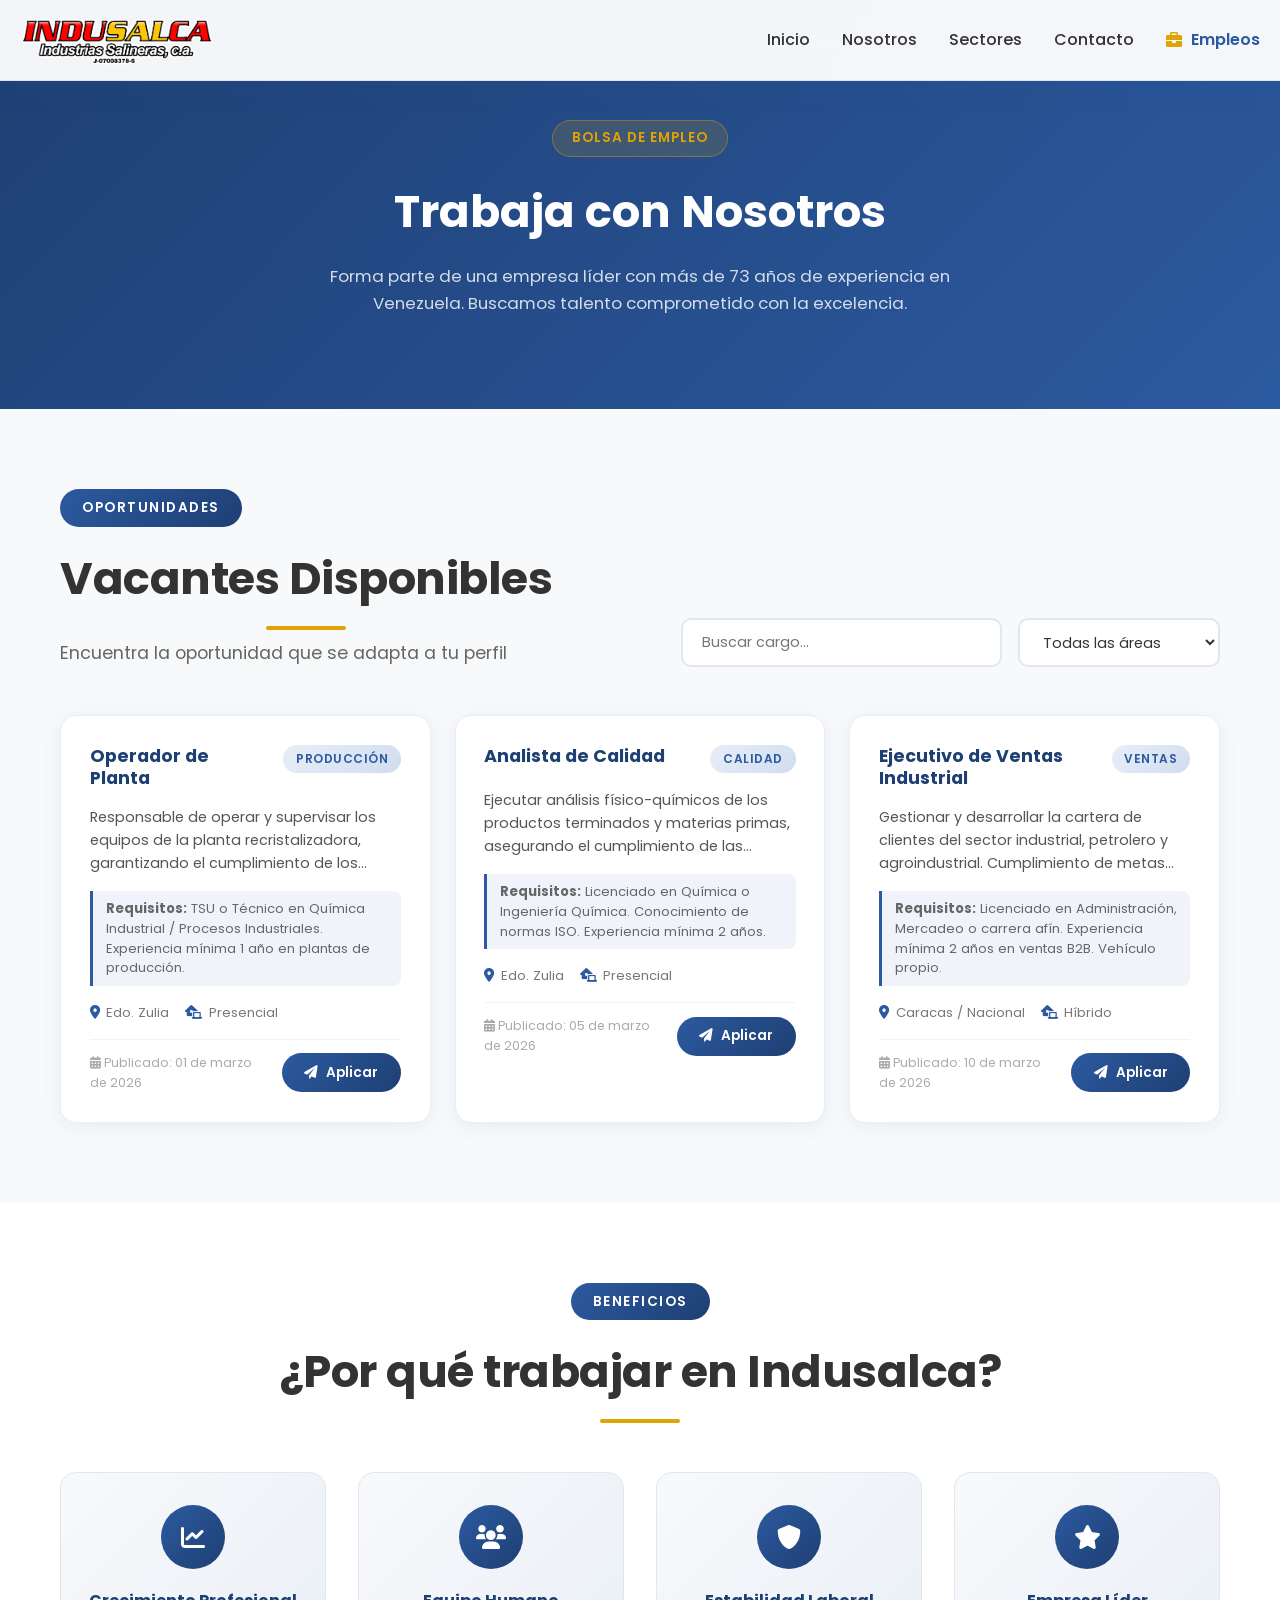
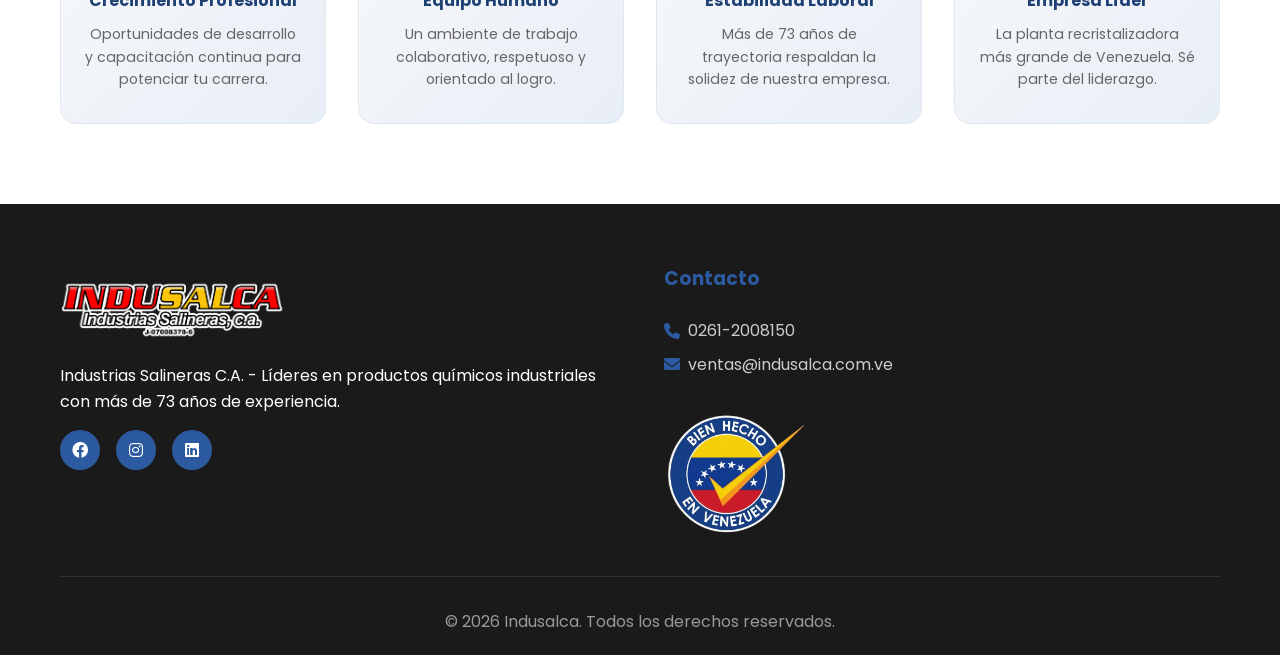
==== empleos.html @ c98dc6f7 "Quitar stats bar y icono maletín del hero de empleos" ====
<!DOCTYPE html>
<html lang="es">
<head>
    <meta charset="UTF-8">
    <meta name="viewport" content="width=device-width, initial-scale=1.0">
    <title>Bolsa de Empleo - Indusalca</title>
    <link rel="icon" type="image/svg+xml" href="catalogo/icono.svg">
    <link rel="stylesheet" href="styles.css">
    <link rel="stylesheet" href="empleos.css">
    <link href="https://cdnjs.cloudflare.com/ajax/libs/font-awesome/6.0.0/css/all.min.css" rel="stylesheet">
    <link href="https://fonts.googleapis.com/css2?family=Poppins:wght@300;400;500;600;700&display=swap" rel="stylesheet">
</head>
<body>
    <!-- Navigation -->
    <nav class="navbar" id="navbar">
        <div class="nav-container">
            <div class="nav-logo">
                <a href="index.html"><img src="catalogo/logo1.png" alt="Indusalca" class="logo"></a>
            </div>
            <ul class="nav-menu" id="nav-menu">
                <li class="nav-item"><a href="index.html" class="nav-link">Inicio</a></li>
                <li class="nav-item"><a href="index.html#about" class="nav-link">Nosotros</a></li>
                <li class="nav-item"><a href="index.html#industries" class="nav-link">Sectores</a></li>
                <li class="nav-item"><a href="index.html#contact" class="nav-link">Contacto</a></li>
                <li class="nav-item"><a href="empleos.html" class="nav-link nav-link-empleos active"><i class="fas fa-briefcase"></i> Empleos</a></li>
            </ul>
            <div class="hamburger" id="hamburger">
                <span class="bar"></span><span class="bar"></span><span class="bar"></span>
            </div>
        </div>
    </nav>

    <!-- Hero Empleos -->
    <section class="empleos-hero">
        <div class="hero-background"><div class="hero-overlay"></div></div>
        <div class="container">
            <div class="empleos-hero-content">
                <div class="empleos-hero-badge">Bolsa de Empleo</div>
                <h1>Trabaja con Nosotros</h1>
                <p>Forma parte de una empresa líder con más de 73 años de experiencia en Venezuela. Buscamos talento comprometido con la excelencia.</p>
            </div>
        </div>
    </section>

    <!-- Vacantes -->
    <section class="vacantes-section">
        <div class="container">
            <div class="vacantes-header">
                <div class="section-header">
                    <div class="section-badge">Oportunidades</div>
                    <h2 class="section-title">Vacantes Disponibles</h2>
                    <p class="section-subtitle">Encuentra la oportunidad que se adapta a tu perfil</p>
                </div>
                <div class="vacantes-filtros">
                    <input type="text" id="buscar-vacante" placeholder="Buscar cargo..." class="filtro-input">
                    <select id="filtro-area" class="filtro-select">
                        <option value="">Todas las áreas</option>
                        <option value="produccion">Producción</option>
                        <option value="administracion">Administración</option>
                        <option value="ventas">Ventas</option>
                        <option value="logistica">Logística</option>
                        <option value="rrhh">Recursos Humanos</option>
                        <option value="calidad">Calidad</option>
                        <option value="mantenimiento">Mantenimiento</option>
                        <option value="otro">Otro</option>
                    </select>
                </div>
            </div>

            <div id="vacantes-lista" class="vacantes-grid">
                <!-- Se carga dinámicamente -->
            </div>

            <div id="sin-vacantes" class="sin-vacantes hidden">
                <i class="fas fa-search"></i>
                <h3>No hay vacantes disponibles en este momento</h3>
                <p>Déjanos tu CV y te contactaremos cuando surja una oportunidad.</p>
                <button class="btn btn-primary" onclick="abrirFormulario(null)">
                    <i class="fas fa-paper-plane"></i> Enviar CV Espontáneo
                </button>
            </div>
        </div>
    </section>

    <!-- Por qué trabajar con nosotros -->
    <section class="porque-section">
        <div class="container">
            <div class="section-header">
                <div class="section-badge">Beneficios</div>
                <h2 class="section-title">¿Por qué trabajar en Indusalca?</h2>
            </div>
            <div class="porque-grid">
                <div class="porque-card">
                    <div class="porque-icon"><i class="fas fa-chart-line"></i></div>
                    <h3>Crecimiento Profesional</h3>
                    <p>Oportunidades de desarrollo y capacitación continua para potenciar tu carrera.</p>
                </div>
                <div class="porque-card">
                    <div class="porque-icon"><i class="fas fa-users"></i></div>
                    <h3>Equipo Humano</h3>
                    <p>Un ambiente de trabajo colaborativo, respetuoso y orientado al logro.</p>
                </div>
                <div class="porque-card">
                    <div class="porque-icon"><i class="fas fa-shield-alt"></i></div>
                    <h3>Estabilidad Laboral</h3>
                    <p>Más de 73 años de trayectoria respaldan la solidez de nuestra empresa.</p>
                </div>
                <div class="porque-card">
                    <div class="porque-icon"><i class="fas fa-star"></i></div>
                    <h3>Empresa Líder</h3>
                    <p>La planta recristalizadora más grande de Venezuela. Sé parte del liderazgo.</p>
                </div>
            </div>
        </div>
    </section>

    <!-- Modal Aplicar -->
    <div id="modal-aplicar" class="empleo-modal hidden">
        <div class="empleo-modal-content">
            <div class="empleo-modal-header">
                <div>
                    <h3 id="modal-cargo-titulo">Aplicar al cargo</h3>
                    <p id="modal-cargo-area" class="modal-area-tag"></p>
                </div>
                <button class="modal-close-btn" onclick="cerrarFormulario()"><i class="fas fa-times"></i></button>
            </div>
            <div class="empleo-modal-body">
                <form id="form-aplicar" novalidate>
                    <input type="hidden" id="campo-cargo-id">
                    <div class="form-row">
                        <div class="form-group">
                            <label>Nombre completo *</label>
                            <input type="text" id="ap-nombre" placeholder="Tu nombre completo" required>
                        </div>
                        <div class="form-group">
                            <label>Cédula de identidad *</label>
                            <input type="text" id="ap-cedula" placeholder="V-00000000" required>
                        </div>
                    </div>
                    <div class="form-row">
                        <div class="form-group">
                            <label>Correo electrónico *</label>
                            <input type="email" id="ap-email" placeholder="correo@ejemplo.com" required>
                        </div>
                        <div class="form-group">
                            <label>Teléfono *</label>
                            <input type="tel" id="ap-telefono" placeholder="0414-0000000" required>
                        </div>
                    </div>
                    <div class="form-group">
                        <label>Nivel de educación *</label>
                        <select id="ap-educacion" required>
                            <option value="">Selecciona...</option>
                            <option>Bachiller</option>
                            <option>TSU</option>
                            <option>Universitario</option>
                            <option>Postgrado / Maestría</option>
                            <option>Doctorado</option>
                        </select>
                    </div>
                    <div class="form-group">
                        <label>Experiencia relevante *</label>
                        <textarea id="ap-experiencia" rows="3" placeholder="Describe brevemente tu experiencia relacionada con el cargo..." required></textarea>
                    </div>
                    <div class="form-group">
                        <label>Mensaje adicional (opcional)</label>
                        <textarea id="ap-mensaje" rows="2" placeholder="¿Algo más que quieras contarnos?"></textarea>
                    </div>
                    <div class="form-actions">
                        <button type="button" class="btn btn-secondary" onclick="cerrarFormulario()">Cancelar</button>
                        <button type="submit" class="btn btn-primary"><i class="fas fa-paper-plane"></i> Enviar Aplicación</button>
                    </div>
                </form>
            </div>
        </div>
    </div>

    <!-- Footer -->
    <footer class="footer">
        <div class="container">
            <div class="footer-content">
                <div class="footer-section">
                    <div class="footer-logo"><img src="catalogo/logo1.png" alt="Indusalca"></div>
                    <p>Industrias Salineras C.A. - Líderes en productos químicos industriales con más de 73 años de experiencia.</p>
                    <div class="social-links">
                        <a href="https://www.facebook.com/indusalcave/"><i class="fab fa-facebook"></i></a>
                        <a href="https://www.instagram.com/indusalcave/?hl=es"><i class="fab fa-instagram"></i></a>
                        <a href="https://ve.linkedin.com/company/industrias-salineras-ca-indusalca"><i class="fab fa-linkedin"></i></a>
                    </div>
                </div>
                <div class="footer-section">
                    <h3>Contacto</h3>
                    <div class="footer-contact">
                        <p><i class="fas fa-phone"></i> 0261-2008150</p>
                        <p><i class="fas fa-envelope"></i> ventas@indusalca.com.ve</p>
                    </div>
                    <div class="footer-badge">
                        <img src="catalogo/bien hecho en Venezuela.png" alt="Hecho en Venezuela" class="venezuela-badge">
                    </div>
                </div>
            </div>
            <div class="footer-bottom">
                <p>&copy; 2026 Indusalca. Todos los derechos reservados.</p>
            </div>
        </div>
    </footer>

    <script src="script.js"></script>
    <script src="empleos.js"></script>
</body>
</html>
---- styles.css ----
/* Reset and Base Styles */
* {
    margin: 0;
    padding: 0;
    box-sizing: border-box;
}

html {
    scroll-behavior: smooth;
}

body {
    font-family: 'Poppins', sans-serif;
    line-height: 1.6;
    color: #333;
    overflow-x: hidden;
    background: linear-gradient(135deg, #f8f9fa 0%, #e9ecef 100%);
}

/* Custom Scrollbar */
::-webkit-scrollbar {
    width: 8px;
}

::-webkit-scrollbar-track {
    background: #f1f1f1;
}

::-webkit-scrollbar-thumb {
    background: linear-gradient(135deg, #2c5aa0, #1e3f73);
    border-radius: 10px;
}

::-webkit-scrollbar-thumb:hover {
    background: linear-gradient(135deg, #1e3f73, #2c5aa0);
}

.container {
    max-width: 1200px;
    margin: 0 auto;
    padding: 0 20px;
}

/* Navigation */
.navbar {
    position: fixed;
    top: 0;
    width: 100%;
    background: rgba(255, 255, 255, 0.95);
    backdrop-filter: blur(20px);
    z-index: 1000;
    transition: all 0.4s cubic-bezier(0.4, 0, 0.2, 1);
    box-shadow: 0 4px 30px rgba(44, 90, 160, 0.1);
    border-bottom: 1px solid rgba(44, 90, 160, 0.1);
}

.navbar.scrolled {
    background: rgba(255, 255, 255, 0.98);
    box-shadow: 0 2px 30px rgba(0, 0, 0, 0.15);
}

.nav-container {
    max-width: 1400px;
    margin: 0 auto;
    padding: 0 20px;
    display: flex;
    justify-content: space-between;
    align-items: center;
    height: 80px;
}

.nav-actions {
    display: flex;
    gap: 1rem;
    align-items: center;
}

.btn-order {
    background: linear-gradient(135deg, #dfa403, #dfa403);
    color: #2c5aa0;
    padding: 10px 20px;
    border-radius: 25px;
    text-decoration: none;
    font-weight: 600;
    font-size: 0.9rem;
    transition: all 0.3s ease;
    box-shadow: 0 4px 15px rgba(200, 150, 12, 0.3);
}

.btn-order:hover {
    transform: translateY(-2px);
    box-shadow: 0 6px 20px rgba(200, 150, 12, 0.4);
}

.btn-meeting {
    background: rgba(44, 90, 160, 0.1);
    color: #2c5aa0;
    border: 2px solid #2c5aa0;
    padding: 10px 20px;
    border-radius: 25px;
    text-decoration: none;
    font-weight: 600;
    font-size: 0.9rem;
    transition: all 0.3s ease;
    display: flex;
    align-items: center;
    gap: 8px;
}

.btn-meeting:hover {
    background: #2c5aa0;
    color: white;
    transform: translateY(-2px);
}

.nav-logo {
    display: flex;
    align-items: center;
    font-size: 1.5rem;
    font-weight: 700;
    color: #2c5aa0;
    padding: 5px 0;
}

.nav-logo img {
    height: 40px;
    margin-right: 10px;
}

.nav-menu {
    display: flex;
    list-style: none;
    gap: 2rem;
}

.nav-link {
    text-decoration: none;
    color: #333;
    font-weight: 500;
    transition: all 0.3s ease;
    position: relative;
    display: flex;
    align-items: center;
    gap: 0.3rem;
}

.nav-link::after {
    content: '';
    position: absolute;
    bottom: -5px;
    left: 0;
    width: 0;
    height: 2px;
    background: #2c5aa0;
    transition: width 0.3s ease;
}

.nav-link:hover::after {
    width: 100%;
}

/* Dropdown Menu */
.nav-item.dropdown {
    position: relative;
}

.dropdown-icon {
    font-size: 0.7rem;
    transition: transform 0.3s ease;
}

.nav-item.dropdown:hover .dropdown-icon {
    transform: rotate(180deg);
}

.dropdown-menu {
    position: absolute;
    top: 100%;
    left: 0;
    background: white;
    min-width: 220px;
    box-shadow: 0 4px 20px rgba(0, 0, 0, 0.15);
    border-radius: 8px;
    padding: 0.5rem 0;
    list-style: none;
    opacity: 0;
    visibility: hidden;
    transform: translateY(-10px);
    transition: all 0.3s ease;
    z-index: 1000;
    margin-top: 0.5rem;
}

.nav-item.dropdown:hover .dropdown-menu {
    opacity: 1;
    visibility: visible;
    transform: translateY(0);
}

.dropdown-menu li {
    padding: 0;
}

.dropdown-menu a {
    display: block;
    padding: 0.8rem 1.2rem;
    color: #333;
    text-decoration: none;
    transition: all 0.3s ease;
    font-size: 0.95rem;
}

.dropdown-menu a:hover {
    background: #f8f9fa;
    color: #2c5aa0;
    padding-left: 1.5rem;
}

.hamburger {
    display: none;
    flex-direction: column;
    cursor: pointer;
}

.bar {
    width: 25px;
    height: 3px;
    background: #333;
    margin: 3px 0;
    transition: 0.3s;
}

/* Hero Section */
.hero {
    min-height: 100vh;
    height: auto;
    position: relative;
    display: flex;
    align-items: center;
    justify-content: center;
    overflow: hidden;
    padding: 100px 0 60px;
}

.hero-background {
    position: absolute;
    top: 0;
    left: 0;
    width: 100%;
    height: 100%;
    background: url('catalogo/laboratorio.jpeg') no-repeat center center / cover;
    z-index: -2;
}

.hero-background::before {
    content: '';
    position: absolute;
    top: 0;
    left: 0;
    width: 100%;
    height: 100%;
    background: 
        radial-gradient(circle at 20% 80%, rgba(255, 255, 255, 0.1) 0%, transparent 50%),
        radial-gradient(circle at 80% 20%, rgba(255, 255, 255, 0.1) 0%, transparent 50%),
        url('data:image/svg+xml,<svg xmlns="http://www.w3.org/2000/svg" viewBox="0 0 100 100"><defs><pattern id="salt-crystals" width="40" height="40" patternUnits="userSpaceOnUse"><g opacity="0.12"><rect x="8" y="8" width="6" height="6" fill="rgba(255,255,255,0.15)" stroke="rgba(255,255,255,0.3)" stroke-width="0.4" rx="0.5"/><rect x="18" y="5" width="4" height="4" fill="rgba(255,255,255,0.1)" stroke="rgba(255,255,255,0.25)" stroke-width="0.3" rx="0.3" transform="rotate(15 20 7)"/><rect x="28" y="12" width="5" height="5" fill="rgba(255,255,255,0.12)" stroke="rgba(255,255,255,0.28)" stroke-width="0.35" rx="0.4" transform="rotate(-10 30.5 14.5)"/><rect x="5" y="22" width="4.5" height="4.5" fill="rgba(255,255,255,0.08)" stroke="rgba(255,255,255,0.22)" stroke-width="0.3" rx="0.3" transform="rotate(25 7.25 24.25)"/><rect x="20" y="25" width="7" height="7" fill="rgba(255,255,255,0.18)" stroke="rgba(255,255,255,0.35)" stroke-width="0.45" rx="0.5" transform="rotate(-5 23.5 28.5)"/><rect x="32" y="28" width="3.5" height="3.5" fill="rgba(255,255,255,0.09)" stroke="rgba(255,255,255,0.2)" stroke-width="0.25" rx="0.25" transform="rotate(20 33.75 29.75)"/><rect x="15" y="18" width="3" height="3" fill="rgba(255,255,255,0.07)" stroke="rgba(255,255,255,0.18)" stroke-width="0.2" rx="0.2"/></g></pattern></defs><rect width="100" height="100" fill="url(%23salt-crystals)"/></svg>');
    animation: float 30s ease-in-out infinite;
}

.hero-overlay {
    position: absolute;
    top: 0;
    left: 0;
    width: 100%;
    height: 100%;
    background: linear-gradient(135deg, rgba(44, 90, 160, 0.5) 0%, rgba(15, 42, 74, 0.6) 100%);
    z-index: -1;
}

.floating-elements {
    position: absolute;
    top: 0;
    left: 0;
    width: 100%;
    height: 100%;
    z-index: -1;
}

.floating-element {
    position: absolute;
    background: rgba(255, 255, 255, 0.08);
    border-radius: 15%;
    animation: floatUpDown 6s ease-in-out infinite;
    backdrop-filter: blur(5px);
    border: 2px solid rgba(255, 255, 255, 0.2);
    transform: rotate(45deg);
}

.element-1 {
    width: 100px;
    height: 100px;
    top: 20%;
    left: 10%;
    animation-delay: 0s;
    background: 
        rgba(255, 255, 255, 0.08),
        url('data:image/svg+xml,<svg xmlns="http://www.w3.org/2000/svg" viewBox="0 0 100 100"><defs><pattern id="crystal1" width="30" height="30" patternUnits="userSpaceOnUse"><rect x="10" y="10" width="4" height="4" fill="rgba(255,255,255,0.3)" stroke="rgba(255,255,255,0.5)" stroke-width="0.6" rx="0.3"/><rect x="18" y="8" width="3" height="3" fill="rgba(255,255,255,0.25)" stroke="rgba(255,255,255,0.45)" stroke-width="0.5" rx="0.25"/><rect x="8" y="20" width="3.5" height="3.5" fill="rgba(255,255,255,0.28)" stroke="rgba(255,255,255,0.48)" stroke-width="0.55" rx="0.28"/></pattern></defs><rect width="100" height="100" fill="url(%23crystal1)"/></svg>');
}

.element-2 {
    width: 140px;
    height: 140px;
    top: 60%;
    right: 15%;
    animation-delay: 2s;
    background: 
        rgba(255, 255, 255, 0.08),
        url('data:image/svg+xml,<svg xmlns="http://www.w3.org/2000/svg" viewBox="0 0 100 100"><defs><pattern id="crystal2" width="35" height="35" patternUnits="userSpaceOnUse"><rect x="12" y="12" width="5" height="5" fill="rgba(255,255,255,0.32)" stroke="rgba(255,255,255,0.55)" stroke-width="0.7" rx="0.4"/><rect x="22" y="10" width="3.5" height="3.5" fill="rgba(255,255,255,0.28)" stroke="rgba(255,255,255,0.5)" stroke-width="0.6" rx="0.3"/><rect x="10" y="24" width="4" height="4" fill="rgba(255,255,255,0.3)" stroke="rgba(255,255,255,0.52)" stroke-width="0.65" rx="0.35"/></pattern></defs><rect width="100" height="100" fill="url(%23crystal2)"/></svg>');
}

.element-3 {
    width: 70px;
    height: 70px;
    top: 30%;
    right: 25%;
    animation-delay: 4s;
    background: 
        rgba(255, 255, 255, 0.08),
        url('data:image/svg+xml,<svg xmlns="http://www.w3.org/2000/svg" viewBox="0 0 100 100"><defs><pattern id="crystal3" width="25" height="25" patternUnits="userSpaceOnUse"><rect x="8" y="8" width="3.5" height="3.5" fill="rgba(255,255,255,0.28)" stroke="rgba(255,255,255,0.48)" stroke-width="0.55" rx="0.28"/><rect x="16" y="7" width="2.5" height="2.5" fill="rgba(255,255,255,0.24)" stroke="rgba(255,255,255,0.44)" stroke-width="0.5" rx="0.22"/><rect x="7" y="17" width="3" height="3" fill="rgba(255,255,255,0.26)" stroke="rgba(255,255,255,0.46)" stroke-width="0.52" rx="0.25"/></pattern></defs><rect width="100" height="100" fill="url(%23crystal3)"/></svg>');
}

.element-4 {
    width: 110px;
    height: 110px;
    bottom: 20%;
    left: 20%;
    animation-delay: 1s;
    background: 
        rgba(255, 255, 255, 0.08),
        url('data:image/svg+xml,<svg xmlns="http://www.w3.org/2000/svg" viewBox="0 0 100 100"><defs><pattern id="crystal4" width="32" height="32" patternUnits="userSpaceOnUse"><rect x="11" y="11" width="4.5" height="4.5" fill="rgba(255,255,255,0.31)" stroke="rgba(255,255,255,0.53)" stroke-width="0.65" rx="0.35"/><rect x="20" y="9" width="3" height="3" fill="rgba(255,255,255,0.27)" stroke="rgba(255,255,255,0.48)" stroke-width="0.55" rx="0.27"/><rect x="9" y="22" width="3.8" height="3.8" fill="rgba(255,255,255,0.29)" stroke="rgba(255,255,255,0.5)" stroke-width="0.6" rx="0.3"/></pattern></defs><rect width="100" height="100" fill="url(%23crystal4)"/></svg>');
}

.hero-badge {
    background: rgba(255, 255, 255, 0.15);
    backdrop-filter: blur(10px);
    border: 1px solid rgba(255, 255, 255, 0.25);
    border-radius: 50px;
    padding: 10px 24px;
    margin-bottom: 2.5rem;
    display: inline-block;
    opacity: 0;
    animation: fadeIn 1s ease 0.2s forwards;
}

.badge-text {
    color: white;
    font-size: 0.85rem;
    font-weight: 500;
    text-transform: uppercase;
    letter-spacing: 1.5px;
}

.hero-content {
    text-align: center;
    color: white;
    max-width: 900px;
    padding: 0 20px;
    width: 100%;
}

.hero-title {
    font-size: 3.8rem;
    font-weight: 700;
    margin-bottom: 1.5rem;
    line-height: 1.15;
    letter-spacing: -0.5px;
    text-shadow: 0 2px 12px rgba(0, 0, 0, 0.6);
}

.hero-title .highlight {
    background: linear-gradient(135deg, #dfa403, #dfa403);
    -webkit-background-clip: text;
    -webkit-text-fill-color: transparent;
    background-clip: text;
    position: relative;
    text-shadow: none;
    filter: drop-shadow(0 2px 6px rgba(0, 0, 0, 0.6));
}

.hero-title .highlight::after {
    content: '';
    position: absolute;
    bottom: -5px;
    left: 0;
    width: 100%;
    height: 3px;
    background: linear-gradient(135deg, #dfa403, #dfa403);
    border-radius: 2px;
    opacity: 0.7;
}

.animate-text {
    display: inline-block;
    opacity: 0;
    transform: translateY(30px);
    animation: slideUp 0.8s ease forwards;
}

.delay-1 {
    animation-delay: 0.2s;
}

.delay-2 {
    animation-delay: 0.4s;
}

.hero-subtitle {
    font-size: 1.2rem;
    margin-bottom: 2.5rem;
    opacity: 0;
    animation: fadeIn 1s ease 0.6s forwards;
    display: flex;
    flex-direction: column;
    gap: 0.3rem;
    text-shadow: 0 2px 8px rgba(0, 0, 0, 0.5);
}

.company-name {
    font-weight: 600;
    font-size: 1.25rem;
    color: rgba(255, 255, 255, 0.95);
    letter-spacing: 0.3px;
    text-shadow: 0 2px 8px rgba(0, 0, 0, 0.5);
}

.tagline {
    font-style: italic;
    color: rgba(255, 255, 255, 0.85);
    font-size: 1.05rem;
    text-shadow: 0 2px 8px rgba(0, 0, 0, 0.5);
}

.hero-buttons {
    display: flex;
    gap: 1.2rem;
    justify-content: center;
    margin-bottom: 3rem;
    opacity: 0;
    animation: fadeIn 1s ease 0.8s forwards;
    flex-wrap: wrap;
}

.btn {
    padding: 14px 32px;
    border: none;
    border-radius: 50px;
    text-decoration: none;
    font-weight: 600;
    transition: all 0.4s cubic-bezier(0.4, 0, 0.2, 1);
    cursor: pointer;
    display: inline-flex;
    align-items: center;
    gap: 10px;
    position: relative;
    overflow: hidden;
    font-size: 0.95rem;
}

.btn::before {
    content: '';
    position: absolute;
    top: 0;
    left: -100%;
    width: 100%;
    height: 100%;
    background: linear-gradient(90deg, transparent, rgba(255, 255, 255, 0.2), transparent);
    transition: left 0.5s ease;
}

.btn:hover::before {
    left: 100%;
}

.btn-primary {
    background: linear-gradient(135deg, #dfa403, #dfa403);
    color: #2c5aa0;
    box-shadow: 0 8px 25px rgba(200, 150, 12, 0.3);
    font-weight: 700;
}

.btn-primary:hover {
    background: linear-gradient(135deg, #dfa403, #dfa403);
    transform: translateY(-3px) scale(1.05);
    box-shadow: 0 12px 35px rgba(200, 150, 12, 0.4);
}

.btn-secondary {
    background: rgba(255, 255, 255, 0.1);
    color: white;
    border: 2px solid rgba(255, 255, 255, 0.3);
    backdrop-filter: blur(10px);
}

.btn-secondary:hover {
    background: rgba(255, 255, 255, 0.2);
    border-color: rgba(255, 255, 255, 0.5);
    transform: translateY(-3px) scale(1.05);
    box-shadow: 0 8px 25px rgba(255, 255, 255, 0.2);
}

.hero-stats {
    display: grid;
    grid-template-columns: repeat(4, 1fr);
    gap: 1.5rem;
    max-width: 950px;
    margin: 3.5rem auto 0;
    opacity: 0;
    animation: fadeIn 1s ease 1s forwards;
}

.stat-item {
    text-align: center;
    background: rgba(255, 255, 255, 0.15);
    backdrop-filter: blur(40px);
    -webkit-backdrop-filter: blur(40px);
    border: 1px solid rgba(255, 255, 255, 0.2);
    border-radius: 12px;
    padding: 1.5rem 1rem;
    transition: all 0.3s ease;
    position: relative;
    overflow: hidden;
    display: flex;
    flex-direction: column;
    align-items: center;
    justify-content: center;
    min-height: 130px;
}

.stat-item::after {
    content: '';
    position: absolute;
    inset: 0;
    background: 
        linear-gradient(135deg, rgba(44, 90, 160, 0.5) 0%, rgba(15, 42, 74, 0.6) 100%),
        url('catalogo/laboratorio.jpeg') no-repeat center center / cover;
    filter: blur(12px);
    transform: scale(1.1);
    z-index: -1;
    opacity: 0.9;
}

.stat-item::before {
    content: '';
    position: absolute;
    top: 0;
    left: 0;
    width: 100%;
    height: 3px;
    background: linear-gradient(135deg, #dfa403, #dfa403);
}

.stat-item:hover {
    transform: translateY(-5px);
    background: rgba(255, 255, 255, 0.15);
    box-shadow: 0 10px 30px rgba(0, 0, 0, 0.2);
}

.stat-icon {
    font-size: 2.2rem;
    color: #dfa403;
    margin-bottom: 1rem;
    filter: drop-shadow(0 2px 8px rgba(200, 150, 12, 0.3));
}

.stat-label {
    font-size: 0.9rem;
    color: rgba(255, 255, 255, 0.95);
    font-weight: 500;
    text-align: center;
    line-height: 1.35;
    letter-spacing: 0.2px;
}

.scroll-indicator {
    position: absolute;
    bottom: 40px;
    left: 50%;
    transform: translateX(-50%);
    opacity: 0;
    animation: fadeIn 1s ease 1.2s forwards;
    text-align: center;
}

.scroll-text {
    color: rgba(255, 255, 255, 0.8);
    font-size: 0.9rem;
    margin-bottom: 10px;
    font-weight: 500;
}

.scroll-arrow {
    width: 30px;
    height: 30px;
    border: 2px solid rgba(255, 255, 255, 0.8);
    border-top: none;
    border-left: none;
    transform: rotate(45deg);
    animation: bounce 2s infinite;
    margin: 0 auto;
}

/* Section Styles */
.section-header {
    text-align: center;
    margin-bottom: 4rem;
}

.section-badge {
    display: inline-block;
    background: linear-gradient(135deg, #2c5aa0, #1e3f73);
    color: white;
    padding: 8px 22px;
    border-radius: 25px;
    font-size: 0.85rem;
    font-weight: 600;
    text-transform: uppercase;
    letter-spacing: 1.5px;
    margin-bottom: 1rem;
}

.section-title {
    font-size: 2.8rem;
    font-weight: 700;
    color: #333;
    margin-bottom: 1.5rem;
    position: relative;
    letter-spacing: -0.5px;
}

.section-title::after {
    content: '';
    position: absolute;
    bottom: -15px;
    left: 50%;
    transform: translateX(-50%);
    width: 80px;
    height: 4px;
    background: linear-gradient(135deg, #dfa403, #dfa403);
    border-radius: 2px;
}

.section-subtitle {
    font-size: 1.1rem;
    color: #666;
    max-width: 700px;
    margin: 0 auto;
    line-height: 1.6;
}

/* About Section */
.about {
    padding: 100px 0 120px;
    background: linear-gradient(135deg, #f8f9fa 0%, #ffffff 100%);
    position: relative;
}

.about::before {
    content: '';
    position: absolute;
    top: 0;
    left: 0;
    width: 100%;
    height: 100%;
    background: none;
    z-index: 0;
}

.about .container {
    position: relative;
    z-index: 1;
}

.about-content {
    display: grid;
    grid-template-columns: 1.3fr 1fr;
    gap: 3.5rem;
    align-items: start;
}

.about-timeline-wrapper {
    position: relative;
}

.about-timeline {
    position: relative;
    padding-left: 85px;
}

.about-timeline::before {
    content: '';
    position: absolute;
    left: 32px;
    top: 0;
    bottom: 0;
    width: 4px;
    background: linear-gradient(180deg, transparent 0%, #6b9dd6 10%, #5a8fc9 25%, #4a7bc8 40%, #7ba8e0 55%, #d4a84a 75%, #e8c968 90%, transparent 100%);
    border-radius: 2px;
}

.timeline-item {
    position: relative;
    margin-bottom: 2.5rem;
}

.timeline-item:last-child {
    margin-bottom: 0;
}

.timeline-item::before {
    content: attr(data-year);
    position: absolute;
    left: -20px;
    top: 5px;
    background: #2c5aa0;
    color: white;
    padding: 8px 16px;
    border-radius: 50px;
    font-size: 0.65rem;
    font-weight: 700;
    white-space: nowrap;
    text-transform: uppercase;
    letter-spacing: 0.5px;
    z-index: 2;
    box-shadow: 0 2px 8px rgba(44, 90, 160, 0.3);
    transform: translateX(-50%);
}

.timeline-content {
    background: white;
    padding: 2rem 1.8rem;
    border-radius: 12px;
    box-shadow: 0 2px 12px rgba(0, 0, 0, 0.08);
    transition: all 0.3s ease;
    position: relative;
    overflow: hidden;
    border-top: 3px solid #e8c968;
    cursor: pointer;
}

.timeline-content:hover {
    transform: translateY(-2px);
    box-shadow: 0 4px 20px rgba(0, 0, 0, 0.12);
}

.timeline-header {
    display: flex;
    align-items: center;
    gap: 1rem;
    position: relative;
}

.timeline-icon {
    width: 50px;
    height: 50px;
    background: #2c5aa0;
    border-radius: 50%;
    display: flex;
    align-items: center;
    justify-content: center;
    transition: all 0.3s ease;
    flex-shrink: 0;
}

.timeline-content:hover .timeline-icon {
    transform: scale(1.03);
}

.timeline-icon i {
    font-size: 1.3rem;
    color: white;
}

.timeline-header h3 {
    color: #2c5aa0;
    margin: 0;
    font-size: 1.15rem;
    font-weight: 600;
    flex: 1;
}

.accordion-arrow {
    color: #2c5aa0;
    font-size: 1.2rem;
    transition: transform 0.3s ease;
    margin-left: auto;
}

.accordion-item.active .accordion-arrow {
    transform: rotate(180deg);
}

.accordion-body {
    max-height: 0;
    overflow: hidden;
    transition: max-height 0.4s ease, margin-top 0.4s ease;
}

.accordion-item.active .accordion-body {
    max-height: 1000px;
    margin-top: 1rem;
}

.accordion-body p {
    color: #555;
    line-height: 1.65;
    font-size: 0.88rem;
    text-align: justify;
    margin: 0;
}

.about-visual {
    display: flex;
    flex-direction: column;
    gap: 1.8rem;
}

.company-metrics {
    display: grid;
    grid-template-columns: 1fr;
    gap: 1.3rem;
}

.metric-card {
    background: white;
    padding: 1.8rem 1.5rem;
    border-radius: 10px;
    box-shadow: 0 2px 12px rgba(0, 0, 0, 0.08);
    display: flex;
    align-items: center;
    gap: 1.3rem;
    transition: all 0.3s ease;
    position: relative;
    overflow: hidden;
}

.metric-card::before {
    content: '';
    position: absolute;
    left: 0;
    top: 0;
    bottom: 0;
    width: 5px;
    background: linear-gradient(180deg, transparent 0%, #6b9dd6 10%, #5a8fc9 25%, #4a7bc8 40%, #7ba8e0 55%, #d4a84a 75%, #e8c968 90%, transparent 100%);
    border-radius: 10px 0 0 10px;
}

.metric-card:hover {
    transform: translateY(-2px);
    box-shadow: 0 4px 20px rgba(0, 0, 0, 0.12);
}

.metric-icon {
    width: 60px;
    height: 60px;
    background: #2c5aa0;
    border-radius: 10px;
    display: flex;
    align-items: center;
    justify-content: center;
    flex-shrink: 0;
}

.metric-icon i {
    font-size: 1.5rem;
    color: white;
}

.metric-info {
    display: flex;
    flex-direction: column;
    gap: 0.25rem;
}

.metric-value {
    font-size: 2rem;
    font-weight: 700;
    color: #2c5aa0;
    line-height: 1;
}

.metric-label {
    font-size: 0.85rem;
    color: #666;
    font-weight: 500;
    line-height: 1.3;
}

.about-image-modern {
    background: linear-gradient(135deg, #2c5aa0, #1e3f73);
    border-radius: 25px;
    padding: 3rem;
    text-align: center;
    color: white;
    position: relative;
    overflow: hidden;
}

.about-image-modern::before {
    content: '';
    position: absolute;
    top: -50%;
    right: -50%;
    width: 100%;
    height: 100%;
    background: radial-gradient(circle, rgba(255, 255, 255, 0.1) 0%, transparent 70%);
    animation: rotate 20s linear infinite;
}

.image-placeholder {
    position: relative;
    z-index: 1;
}

.image-placeholder i {
    font-size: 4rem;
    margin-bottom: 1rem;
    color: #dfa403;
}

.image-placeholder span {
    display: block;
    font-size: 1.2rem;
    font-weight: 600;
}

@keyframes rotate {
    from {
        transform: rotate(0deg);
    }
    to {
        transform: rotate(360deg);
    }
}/* Se
rvices Section */
.services {
    padding: 100px 0;
    background: white;
}

.services-grid {
    display: grid;
    grid-template-columns: repeat(auto-fit, minmax(280px, 1fr));
    gap: 2rem;
}

.service-card {
    background: white;
    padding: 2.5rem 2rem;
    border-radius: 15px;
    text-align: center;
    box-shadow: 0 5px 20px rgba(0, 0, 0, 0.1);
    transition: all 0.3s ease;
    position: relative;
    overflow: hidden;
}

.service-card::before {
    content: '';
    position: absolute;
    top: 0;
    left: -100%;
    width: 100%;
    height: 100%;
    background: linear-gradient(90deg, transparent, rgba(44, 90, 160, 0.1), transparent);
    transition: left 0.5s ease;
}

.service-card:hover::before {
    left: 100%;
}

.service-card:hover {
    transform: translateY(-10px);
    box-shadow: 0 15px 40px rgba(0, 0, 0, 0.15);
}

.service-icon {
    width: 80px;
    height: 80px;
    background: linear-gradient(135deg, #2c5aa0, #1e3f73);
    border-radius: 50%;
    display: flex;
    align-items: center;
    justify-content: center;
    margin: 0 auto 1.5rem;
    transition: all 0.3s ease;
}

.service-card:hover .service-icon {
    transform: scale(1.1) rotate(5deg);
}

.service-icon i {
    font-size: 2rem;
    color: white;
}

.service-card h3 {
    font-size: 1.4rem;
    margin-bottom: 1rem;
    color: #333;
}

.service-card p {
    color: #666;
    margin-bottom: 1.5rem;
    line-height: 1.6;
}

.service-features {
    list-style: none;
    margin-bottom: 2rem;
}

.service-features li {
    padding: 0.3rem 0;
    color: #555;
    position: relative;
    padding-left: 1.5rem;
}

.service-features li::before {
    content: '✓';
    position: absolute;
    left: 0;
    color: #2c5aa0;
    font-weight: bold;
}

.service-link {
    color: #2c5aa0;
    text-decoration: none;
    font-weight: 600;
    transition: all 0.3s ease;
}

.service-link:hover {
    color: #1e3f73;
}

.service-link i {
    margin-left: 0.5rem;
    transition: transform 0.3s ease;
}

.service-link:hover i {
    transform: translateX(5px);
}

/* Projects Section */
.projects {
    padding: 100px 0;
    background: #f8f9fa;
}

.projects-filter {
    display: flex;
    justify-content: center;
    gap: 1rem;
    margin-bottom: 3rem;
    flex-wrap: wrap;
}

.filter-btn {
    padding: 10px 25px;
    border: 2px solid #2c5aa0;
    background: transparent;
    color: #2c5aa0;
    border-radius: 25px;
    cursor: pointer;
    transition: all 0.3s ease;
    font-weight: 500;
}

.filter-btn.active,
.filter-btn:hover {
    background: #2c5aa0;
    color: white;
    transform: translateY(-2px);
}

.projects-grid {
    display: grid;
    grid-template-columns: repeat(auto-fit, minmax(300px, 1fr));
    gap: 2rem;
}

.project-card {
    border-radius: 15px;
    overflow: hidden;
    box-shadow: 0 5px 20px rgba(0, 0, 0, 0.1);
    transition: all 0.3s ease;
    background: white;
}

.project-card:hover {
    transform: translateY(-10px);
    box-shadow: 0 15px 40px rgba(0, 0, 0, 0.2);
}

.project-image {
    position: relative;
    height: 250px;
    overflow: hidden;
}

.project-image img {
    width: 100%;
    height: 100%;
    object-fit: cover;
    transition: transform 0.3s ease;
}

.project-overlay {
    position: absolute;
    top: 0;
    left: 0;
    width: 100%;
    height: 100%;
    background: rgba(44, 90, 160, 0.9);
    display: flex;
    align-items: center;
    justify-content: center;
    opacity: 0;
    transition: all 0.3s ease;
}

.project-card:hover .project-overlay {
    opacity: 1;
}

.project-card:hover .project-image img {
    transform: scale(1.1);
}

.project-info {
    text-align: center;
    color: white;
    padding: 2rem;
}

.project-info h3 {
    font-size: 1.5rem;
    margin-bottom: 0.5rem;
}

.project-info p {
    margin-bottom: 1rem;
    opacity: 0.9;
}

.project-link {
    display: inline-flex;
    align-items: center;
    justify-content: center;
    width: 50px;
    height: 50px;
    background: white;
    color: #2c5aa0;
    border-radius: 50%;
    text-decoration: none;
    transition: all 0.3s ease;
}

.project-link:hover {
    transform: scale(1.1);
    background: #f8f9fa;
}

/* Contact Section */
.contact {
    padding: 100px 0;
    background: white;
}

.contact-content {
    display: grid;
    grid-template-columns: 1fr 1fr;
    gap: 4rem;
    align-items: start;
}

.contact-info {
    display: flex;
    flex-direction: column;
    gap: 2rem;
}

.contact-card {
    background: #f8f9fa;
    padding: 2rem;
    border-radius: 15px;
    text-align: center;
    transition: all 0.3s ease;
}

.contact-card:hover {
    background: #2c5aa0;
    color: white;
    transform: translateY(-5px);
}

.contact-icon {
    width: 60px;
    height: 60px;
    background: #2c5aa0;
    border-radius: 50%;
    display: flex;
    align-items: center;
    justify-content: center;
    margin: 0 auto 1rem;
    transition: all 0.3s ease;
}

.contact-card:hover .contact-icon {
    background: white;
    color: #2c5aa0;
}

.contact-icon i {
    font-size: 1.5rem;
    color: white;
}

.contact-card:hover .contact-icon i {
    color: #2c5aa0;
}

.contact-card h3 {
    margin-bottom: 1rem;
    color: #333;
    font-size: 1.2rem;
}

.contact-card:hover h3 {
    color: white;
}

.contact-card p {
    margin: 0;
    color: #666;
}

.contact-card:hover p {
    color: white;
}

.contact-form {
    background: #f8f9fa;
    padding: 2.5rem;
    border-radius: 15px;
}

.form-group {
    margin-bottom: 1.5rem;
}

.form-group input,
.form-group select,
.form-group textarea {
    width: 100%;
    padding: 15px;
    border: 2px solid #e9ecef;
    border-radius: 10px;
    font-size: 1rem;
    transition: all 0.3s ease;
    background: white;
}

.form-group input:focus,
.form-group select:focus,
.form-group textarea:focus {
    outline: none;
    border-color: #2c5aa0;
    box-shadow: 0 0 0 3px rgba(44, 90, 160, 0.1);
}

.form-group textarea {
    resize: vertical;
    min-height: 120px;
}

/* Footer */
.footer {
    background: #1a1a1a;
    color: white;
    padding: 60px 0 20px;
}

.footer-content {
    display: grid;
    grid-template-columns: repeat(auto-fit, minmax(250px, 1fr));
    gap: 3rem;
    margin-bottom: 2rem;
}

.footer-logo {
    display: flex;
    align-items: center;
    justify-content: center;
    font-size: 1.5rem;
    font-weight: 700;
    margin-bottom: 1.5rem;
}

.footer-logo img {
    height: 75px;
    width: auto;
    object-fit: contain;
}

.footer-section h3 {
    margin-bottom: 1.5rem;
    color: #2c5aa0;
}

.footer-section ul {
    list-style: none;
}

.footer-section ul li {
    margin-bottom: 0.5rem;
}

.footer-section ul li a {
    color: #ccc;
    text-decoration: none;
    transition: color 0.3s ease;
}

.footer-section ul li a:hover {
    color: #2c5aa0;
}

.social-links {
    display: flex;
    gap: 1rem;
    margin-top: 1rem;
}

.social-links a {
    display: flex;
    align-items: center;
    justify-content: center;
    width: 40px;
    height: 40px;
    background: #2c5aa0;
    color: white;
    border-radius: 50%;
    text-decoration: none;
    transition: all 0.3s ease;
}

.social-links a:hover {
    background: white;
    color: #2c5aa0;
    transform: translateY(-3px);
}

.footer-contact p {
    display: flex;
    align-items: center;
    margin-bottom: 0.5rem;
    color: #ccc;
}

.footer-contact i {
    margin-right: 0.5rem;
    color: #2c5aa0;
}

.footer-badge {
    margin-top: 2rem;
    display: flex;
    justify-content: flex-start;
    align-items: center;
}

.venezuela-badge {
    width: auto;
    height: auto;
    max-width: 150px;
    filter: none;
    transition: none;
}

.venezuela-badge:hover {
    transform: none;
    filter: none;
}

.footer-bottom {
    border-top: 1px solid #333;
    padding-top: 2rem;
    text-align: center;
    color: #999;
}

/* Animations */
@keyframes slideUp {
    to {
        opacity: 1;
        transform: translateY(0);
    }
}

@keyframes fadeIn {
    to {
        opacity: 1;
    }
}

@keyframes bounce {
    0%, 20%, 50%, 80%, 100% {
        transform: translateY(0) rotate(45deg);
    }
    40% {
        transform: translateY(-10px) rotate(45deg);
    }
    60% {
        transform: translateY(-5px) rotate(45deg);
    }
}

@keyframes float {
    0%, 100% {
        transform: translateY(0px);
    }
    50% {
        transform: translateY(-20px);
    }
}

@keyframes floatUpDown {
    0%, 100% {
        transform: translateY(0px) rotate(0deg);
    }
    33% {
        transform: translateY(-20px) rotate(120deg);
    }
    66% {
        transform: translateY(10px) rotate(240deg);
    }
}

/* Responsive Design */
@media (max-width: 768px) {
    /* Navigation - ULTRA MEJORADO CON MEJOR DISEÑO */
    .navbar {
        box-shadow: 0 2px 20px rgba(0, 0, 0, 0.08);
        backdrop-filter: blur(20px);
        background: rgba(255, 255, 255, 0.98);
    }
    
    .hamburger {
        display: flex;
        flex-direction: column;
        gap: 5px;
        cursor: pointer;
        padding: 10px;
        z-index: 1001;
        transition: all 0.3s cubic-bezier(0.4, 0, 0.2, 1);
        background: transparent;
        border-radius: 8px;
        border: 2px solid transparent;
    }
    
    .hamburger:active {
        transform: scale(0.95);
        background: rgba(44, 90, 160, 0.05);
    }
    
    .hamburger .bar {
        width: 28px;
        height: 3px;
        background: #2c5aa0;
        border-radius: 3px;
        transition: all 0.3s cubic-bezier(0.4, 0, 0.2, 1);
    }
    
    .hamburger.active {
        background: rgba(44, 90, 160, 0.1);
    }
    
    .hamburger.active .bar:nth-child(1) {
        transform: rotate(45deg) translate(7px, 7px);
        background: #2c5aa0;
    }
    
    .hamburger.active .bar:nth-child(2) {
        opacity: 0;
        transform: translateX(-20px);
    }
    
    .hamburger.active .bar:nth-child(3) {
        transform: rotate(-45deg) translate(8px, -8px);
        background: #2c5aa0;
    }
    
    .nav-logo img {
        height: 50px;
        transition: all 0.3s ease;
    }
    
    .nav-container {
        height: 75px;
        padding: 0 20px;
    }
    
    .nav-menu {
        position: fixed;
        left: -100%;
        top: 75px;
        flex-direction: column;
        background: #ffffff;
        width: 100%;
        height: calc(100vh - 75px);
        text-align: left;
        transition: left 0.4s cubic-bezier(0.4, 0, 0.2, 1);
        box-shadow: 0 10px 40px rgba(0, 0, 0, 0.2);
        padding: 0;
        z-index: 999;
        overflow-y: auto;
        overflow-x: hidden;
        gap: 0;
        -webkit-overflow-scrolling: touch;
    }
    
    .nav-menu.active {
        left: 0;
    }
    
    .nav-item {
        border-bottom: 1px solid rgba(44, 90, 160, 0.12);
        margin: 0;
        opacity: 0;
        transform: translateX(-20px);
        transition: all 0.3s ease;
        background: white;
    }
    
    .nav-menu.active .nav-item {
        opacity: 1;
        transform: translateX(0);
    }
    
    .nav-menu.active .nav-item:nth-child(1) { transition-delay: 0.05s; }
    .nav-menu.active .nav-item:nth-child(2) { transition-delay: 0.1s; }
    .nav-menu.active .nav-item:nth-child(3) { transition-delay: 0.15s; }
    .nav-menu.active .nav-item:nth-child(4) { transition-delay: 0.2s; }
    .nav-menu.active .nav-item:nth-child(5) { transition-delay: 0.25s; }
    .nav-menu.active .nav-item:nth-child(6) { transition-delay: 0.3s; }
    
    .nav-link {
        padding: 1.3rem 1.5rem;
        font-size: 1.15rem;
        font-weight: 600;
        color: #1e3f73;
        display: flex;
        justify-content: flex-start;
        align-items: center;
        transition: all 0.2s ease;
        position: relative;
        gap: 12px;
        text-align: left;
        margin-right: 200px;
    }
    
    .nav-link:active {
        background: rgba(44, 90, 160, 0.1);
    }
    
    .nav-link::after {
        display: none;
    }
    
    /* Contenedor de texto con grid para alinear flechas */
    .nav-item.dropdown .nav-link {
        display: grid;
        grid-template-columns: 24px minmax(120px, auto) auto;
        gap: 12px;
        align-items: center;
    }
    
    .nav-item:not(.dropdown) .nav-link {
        display: flex;
    }
    
    /* Agregar icono a la izquierda de cada item - SOLO AZUL */
    .nav-item:nth-child(1) .nav-link::before {
        content: '';
        width: 24px;
        height: 24px;
        background-image: url("data:image/svg+xml,%3Csvg xmlns='http://www.w3.org/2000/svg' viewBox='0 0 24 24' fill='%232c5aa0'%3E%3Cpath d='M10 20v-6h4v6h5v-8h3L12 3 2 12h3v8z'/%3E%3C/svg%3E");
        background-size: contain;
        background-repeat: no-repeat;
        flex-shrink: 0;
    }
    
    .nav-item:nth-child(2) .nav-link::before {
        content: '';
        width: 24px;
        height: 24px;
        background-image: url("data:image/svg+xml,%3Csvg xmlns='http://www.w3.org/2000/svg' viewBox='0 0 24 24' fill='%232c5aa0'%3E%3Cpath d='M16 11c1.66 0 2.99-1.34 2.99-3S17.66 5 16 5c-1.66 0-3 1.34-3 3s1.34 3 3 3zm-8 0c1.66 0 2.99-1.34 2.99-3S9.66 5 8 5C6.34 5 5 6.34 5 8s1.34 3 3 3zm0 2c-2.33 0-7 1.17-7 3.5V19h14v-2.5c0-2.33-4.67-3.5-7-3.5zm8 0c-.29 0-.62.02-.97.05 1.16.84 1.97 1.97 1.97 3.45V19h6v-2.5c0-2.33-4.67-3.5-7-3.5z'/%3E%3C/svg%3E");
        background-size: contain;
        background-repeat: no-repeat;
        flex-shrink: 0;
    }
    
    .nav-item:nth-child(3) .nav-link::before {
        content: '';
        width: 24px;
        height: 24px;
        background-image: url("data:image/svg+xml,%3Csvg xmlns='http://www.w3.org/2000/svg' viewBox='0 0 24 24' fill='%232c5aa0'%3E%3Cpath d='M12 17.27L18.18 21l-1.64-7.03L22 9.24l-7.19-.61L12 2 9.19 8.63 2 9.24l5.46 4.73L5.82 21z'/%3E%3C/svg%3E");
        background-size: contain;
        background-repeat: no-repeat;
        flex-shrink: 0;
    }
    
    .nav-item:nth-child(4) .nav-link::before {
        content: '';
        width: 24px;
        height: 24px;
        background-image: url("data:image/svg+xml,%3Csvg xmlns='http://www.w3.org/2000/svg' viewBox='0 0 24 24' fill='%232c5aa0'%3E%3Cpath d='M21.41 11.58l-9-9C12.05 2.22 11.55 2 11 2H4c-1.1 0-2 .9-2 2v7c0 .55.22 1.05.59 1.42l9 9c.36.36.86.58 1.41.58.55 0 1.05-.22 1.41-.59l7-7c.37-.36.59-.86.59-1.41 0-.55-.23-1.06-.59-1.42zM5.5 7C4.67 7 4 6.33 4 5.5S4.67 4 5.5 4 7 4.67 7 5.5 6.33 7 5.5 7z'/%3E%3C/svg%3E");
        background-size: contain;
        background-repeat: no-repeat;
        flex-shrink: 0;
    }
    
    .nav-item:nth-child(5) .nav-link::before {
        content: '';
        width: 24px;
        height: 24px;
        background-image: url("data:image/svg+xml,%3Csvg xmlns='http://www.w3.org/2000/svg' viewBox='0 0 24 24' fill='%232c5aa0'%3E%3Cpath d='M12 3L2 12h3v8h14v-8h3L12 3zm0 2.5l6 6V18h-3v-4H9v4H6v-6.5l6-6z'/%3E%3Cpath d='M9 14h6v4H9z'/%3E%3C/svg%3E");
        background-size: contain;
        background-repeat: no-repeat;
        flex-shrink: 0;
    }
    
    .nav-item:nth-child(6) .nav-link::before {
        content: '';
        width: 24px;
        height: 24px;
        background-image: url("data:image/svg+xml,%3Csvg xmlns='http://www.w3.org/2000/svg' viewBox='0 0 24 24' fill='%232c5aa0'%3E%3Cpath d='M6.62 10.79c1.44 2.83 3.76 5.14 6.59 6.59l2.2-2.2c.27-.27.67-.36 1.02-.24 1.12.37 2.33.57 3.57.57.55 0 1 .45 1 1V20c0 .55-.45 1-1 1-9.39 0-17-7.61-17-17 0-.55.45-1 1-1h3.5c.55 0 1 .45 1 1 0 1.25.2 2.45.57 3.57.11.35.03.74-.25 1.02l-2.2 2.2z'/%3E%3C/svg%3E");
        background-size: contain;
        background-repeat: no-repeat;
        flex-shrink: 0;
    }
    
    /* Dropdown icon alineado a la izquierda en su columna */
    .dropdown-icon {
        margin: 0;
        transition: transform 0.3s cubic-bezier(0.4, 0, 0.2, 1);
        font-size: 0.85rem;
        color: #2c5aa0;
        padding: 4px;
        font-weight: bold;
        justify-self: start;
        width: auto;
        text-align: left;
    }
    
    /* Texto del nav-link alineado a la izquierda */
    .nav-text {
        text-align: left;
    }
    
    .nav-actions {
        display: flex;
        flex-direction: column;
        gap: 1rem;
        padding: 1.5rem;
        border-top: 2px solid rgba(44, 90, 160, 0.2);
        margin-top: auto;
        background: #ffffff;
        opacity: 0;
        transform: translateY(20px);
        transition: all 0.3s ease 0.35s;
    }
    
    .nav-menu.active .nav-actions {
        opacity: 1;
        transform: translateY(0);
    }
    
    .btn-order,
    .btn-meeting {
        width: 100%;
        justify-content: center;
        padding: 16px 20px;
        font-size: 1.05rem;
        font-weight: 600;
        transition: all 0.3s ease;
        border-radius: 30px;
    }
    
    .btn-order {
        box-shadow: 0 4px 15px rgba(200, 150, 12, 0.4);
    }
    
    .btn-meeting {
        box-shadow: 0 4px 15px rgba(44, 90, 160, 0.2);
    }
    
    .btn-order:active,
    .btn-meeting:active {
        transform: scale(0.97);
    }
    
    
    .nav-item.dropdown.active .dropdown-icon {
        transform: rotate(180deg);
    }
    
    .nav-item.dropdown.active .nav-link {
        background: linear-gradient(90deg, rgba(44, 90, 160, 0.08) 0%, rgba(44, 90, 160, 0.04) 100%);
        color: #2c5aa0;
        border-left: 4px solid #2c5aa0;
    }
    
    .dropdown-menu {
        position: static;
        opacity: 1;
        visibility: visible;
        transform: none;
        box-shadow: none;
        background: #ffffff;
        margin: 0;
        padding: 0;
        max-height: 0;
        overflow: hidden;
        transition: max-height 0.4s cubic-bezier(0.4, 0, 0.2, 1);
        border-radius: 0;
    }
    
    .nav-item.dropdown.active .dropdown-menu {
        max-height: 700px;
        border-top: 1px solid rgba(44, 90, 160, 0.15);
        border-left: 4px solid #2c5aa0;
    }
    
    .dropdown-menu li {
        border-bottom: 1px solid rgba(44, 90, 160, 0.08);
        opacity: 0;
        transform: translateX(-10px);
        transition: all 0.2s ease;
        background: #ffffff;
    }
    
    .nav-item.dropdown.active .dropdown-menu li {
        opacity: 1;
        transform: translateX(0);
    }
    
    .nav-item.dropdown.active .dropdown-menu li:nth-child(1) { transition-delay: 0.05s; }
    .nav-item.dropdown.active .dropdown-menu li:nth-child(2) { transition-delay: 0.08s; }
    .nav-item.dropdown.active .dropdown-menu li:nth-child(3) { transition-delay: 0.11s; }
    .nav-item.dropdown.active .dropdown-menu li:nth-child(4) { transition-delay: 0.14s; }
    .nav-item.dropdown.active .dropdown-menu li:nth-child(5) { transition-delay: 0.17s; }
    .nav-item.dropdown.active .dropdown-menu li:nth-child(6) { transition-delay: 0.2s; }
    .nav-item.dropdown.active .dropdown-menu li:nth-child(7) { transition-delay: 0.23s; }
    .nav-item.dropdown.active .dropdown-menu li:nth-child(8) { transition-delay: 0.26s; }
    .nav-item.dropdown.active .dropdown-menu li:nth-child(9) { transition-delay: 0.29s; }
    .nav-item.dropdown.active .dropdown-menu li:nth-child(10) { transition-delay: 0.32s; }
    
    .dropdown-menu li:last-child {
        border-bottom: none;
    }
    
    .dropdown-menu a {
        padding: 1.1rem 2.5rem;
        font-size: 1rem;
        color: #333;
        font-weight: 500;
        transition: all 0.2s ease;
        display: flex;
        align-items: center;
        position: relative;
    }
    
    .dropdown-menu a::before {
        content: '→';
        position: absolute;
        left: 1.5rem;
        opacity: 0;
        transform: translateX(-10px);
        transition: all 0.2s ease;
        color: #2c5aa0;
        font-weight: bold;
    }
    
    .dropdown-menu a:active {
        background: rgba(44, 90, 160, 0.15);
    }
    
    .dropdown-menu a:hover::before {
        opacity: 1;
        transform: translateX(0);
    }
    
    .dropdown-menu a:hover {
        background: rgba(44, 90, 160, 0.12);
        color: #2c5aa0;
        padding-left: 3rem;
    }
    
    .nav-item.dropdown .nav-link {
        justify-content: space-between;
    }
    
    /* Overlay cuando el menú está abierto */
    body.menu-open {
        overflow: hidden;
    }
    
    .nav-menu.active::before {
        content: '';
        position: fixed;
        top: 75px;
        left: 0;
        width: 100%;
        height: calc(100vh - 75px);
        background: rgba(0, 0, 0, 0.5);
        z-index: -1;
        animation: fadeIn 0.3s ease;
        backdrop-filter: blur(3px);
    }
    
    @keyframes fadeIn {
        from { opacity: 0; }
        to { opacity: 1; }
    }
    
    /* Hero Section */
    .hero {
        padding: 100px 0 60px;
        min-height: auto;
    }
    
    .hero-title {
        font-size: 2rem;
        line-height: 1.2;
    }
    
    .hero-subtitle {
        font-size: 1rem;
    }
    
    .company-name {
        font-size: 1.1rem;
    }
    
    .tagline {
        font-size: 0.95rem;
    }
    
    .hero-buttons {
        flex-direction: column;
        align-items: center;
        gap: 0.8rem;
    }
    
    .btn {
        width: 100%;
        max-width: 280px;
        justify-content: center;
    }
    
    .hero-stats {
        grid-template-columns: repeat(2, 1fr);
        gap: 1rem;
        margin-top: 2rem;
    }
    
    .stat-item {
        padding: 1.2rem 0.8rem;
        min-height: 120px;
    }
    
    .stat-icon {
        font-size: 2rem;
        margin-bottom: 0.8rem;
    }
    
    .stat-label {
        font-size: 0.85rem;
    }
    
    .hero-badge {
        font-size: 0.8rem;
        padding: 6px 15px;
    }
    
    /* About Section */
    .about-content {
        grid-template-columns: 1fr;
        gap: 2.5rem;
    }
    
    .about-visual {
        gap: 1.5rem;
    }
    
    .about-timeline {
        padding-left: 70px;
    }
    
    .about-timeline::before {
        left: 27px;
        width: 3px;
    }
    
    .timeline-item {
        margin-bottom: 2rem;
    }
    
    .timeline-item::before {
        left: -43px;
        font-size: 0.6rem;
        padding: 6px 11px;
    }
    
    .timeline-content {
        padding: 1.6rem 1.4rem;
    }
    
    .timeline-content h3 {
        font-size: 1.08rem;
    }
    
    /* Accordion Responsive */
    .timeline-content {
        padding: 1.6rem 1.4rem;
    }
    
    .timeline-header {
        gap: 0.8rem;
    }
    
    .timeline-header .timeline-icon {
        width: 40px;
        height: 40px;
    }
    
    .timeline-header .timeline-icon i {
        font-size: 1rem;
    }
    
    .timeline-header h3 {
        font-size: 1rem;
    }
    
    .accordion-arrow {
        font-size: 1rem;
    }
    
    .accordion-item.active .accordion-body {
        margin-top: 0.8rem;
    }
    
    .accordion-body p {
        font-size: 0.85rem;
    }
    
    .timeline-content p {
        font-size: 0.85rem;
    }
    
    .timeline-icon {
        width: 45px;
        height: 45px;
    }
    
    .timeline-icon i {
        font-size: 1.2rem;
    }
    
    .company-metrics {
        gap: 1.1rem;
    }
    
    .metric-card {
        padding: 1.5rem 1.3rem;
    }
    
    .metric-icon {
        width: 55px;
        height: 55px;
    }
    
    .metric-icon i {
        font-size: 1.4rem;
    }
    
    .metric-value {
        font-size: 1.8rem;
    }
    
    .metric-label {
        font-size: 0.82rem;
    }
    
    .video-container video {
        height: 240px;
    }
    
    .play-button-large {
        width: 65px;
        height: 65px;
    }
    
    .play-button-large i {
        font-size: 1.6rem;
    }
    
    .video-info h3 {
        font-size: 1.05rem;
    }
    
    .video-info p {
        font-size: 0.8rem;
    }
    
    /* Products Section */
    .products-showcase-grid {
        grid-template-columns: 1fr;
        gap: 2rem;
    }
    
    .product-card.featured {
        transform: scale(1);
    }
    
    .product-image {
        height: 250px;
        padding: 0;
    }
    
    /* Values Section */
    .values-grid {
        grid-template-columns: 1fr;
    }
    
    .value-card {
        padding: 2rem;
    }
    
    /* Brands Section - RESPONSIVO Y CENTRADO MEJORADO */
    .brands {
        padding: 60px 0;
        display: flex;
        justify-content: center;
        align-items: center;
        width: 100%;
    }
    
    .brands .container {
        max-width: 100%;
        padding: 0 20px;
        display: flex;
        flex-direction: column;
        align-items: center;
        justify-content: center;
        width: 100%;
    }
    
    .brands .section-header {
        width: 100%;
        text-align: center;
        display: flex;
        flex-direction: column;
        align-items: center;
        justify-content: center;
    }
    
    .brands-grid {
        grid-template-columns: 1fr;
        gap: 3rem;
        padding: 0;
        width: 100%;
        display: flex;
        flex-direction: column;
        align-items: center;
        justify-content: center;
    }
    
    .brand-card {
        max-width: min(92vw, 440px);
        width: 100%;
        margin: 0 auto;
        display: block;
    }
    
    .brand-card-inner {
        padding: clamp(2rem, 5vw, 3rem);
        display: flex;
        flex-direction: column;
        align-items: center;
        justify-content: center;
        gap: 2rem;
        min-height: 400px;
    }
    
    .brand-logo-wrapper {
        max-width: min(60vw, 250px);
        height: clamp(180px, 45vw, 220px);
        margin: 0 auto;
        display: flex;
        align-items: center;
        justify-content: center;
        position: relative;
    }
    
    .brand-logo {
        max-width: 100%;
        max-height: 100%;
        width: auto;
        height: auto;
        object-fit: contain;
        margin: 0 auto;
        display: block;
    }
    
    /* Ajustar tamaños específicos en móvil para igualar todos los logos */
    .brand-card:first-child .brand-logo {
        max-width: 60% !important;
        max-height: 60% !important;
    }
    
    .brand-card:nth-child(2) .brand-logo {
        max-width: 100% !important;
        max-height: 100% !important;
    }
    
    .brand-card:nth-child(3) .brand-logo {
        max-width: 100% !important;
        max-height: 100% !important;
    }
    
    .logo-glow {
        width: clamp(220px, 55vw, 260px);
        height: clamp(220px, 55vw, 260px);
        left: 50%;
        top: 50%;
        transform: translate(-50%, -50%);
    }
    
    .brand-content {
        text-align: center;
        width: 100%;
        display: flex;
        flex-direction: column;
        align-items: center;
        gap: 1rem;
        padding: 0 1rem;
    }
    
    .brand-content h3 {
        font-size: clamp(26px, 6vw, 32px);
        text-align: center;
        margin: 0;
    }
    
    .brand-tagline {
        font-size: clamp(0.9rem, 3vw, 1.1rem);
        text-align: center;
        margin: 0;
    }
    
    .brand-description {
        text-align: center;
        font-size: clamp(0.95rem, 3vw, 1.05rem);
        line-height: 1.7;
        margin: 0;
    }
    
    .brand-features {
        justify-content: center;
        flex-wrap: wrap;
        gap: 1rem;
        margin-top: 0.5rem;
    }
    
    .brand-feature {
        font-size: clamp(0.85rem, 2.5vw, 0.95rem);
        padding: 0.6rem 1.2rem;
    }
    
    .brand-badge {
        font-size: clamp(0.85rem, 2.5vw, 0.95rem);
        padding: 0.6rem 1.5rem;
    }
    
    .brand-description {
        font-size: 0.9rem;
    }
    
    .feature-icon {
        width: 40px;
        height: 40px;
    }
    
    .feature-icon i {
        font-size: 1rem;
    }
    
    /* Industries Section */
    .industries-grid {
        grid-template-columns: 1fr;
    }
    
    /* Order CTA Section */
    .order-content {
        grid-template-columns: 1fr;
        gap: 2rem;
        text-align: center;
    }
    
    .order-text h2 {
        font-size: 2rem;
    }
    
    .order-text p {
        font-size: 1rem;
    }
    
    .order-benefits {
        align-items: center;
    }
    
    /* Projects Section */
    .services-grid,
    .projects-grid {
        grid-template-columns: 1fr;
    }
    
    .projects-filter {
        justify-content: center;
        gap: 0.5rem;
    }
    
    .filter-btn {
        font-size: 0.85rem;
        padding: 8px 15px;
    }
    
    /* Testimonials Section */
    .testimonials-grid {
        grid-template-columns: 1fr;
    }
    
    /* Contact Section */
    .contact-content {
        grid-template-columns: 1fr;
        gap: 2rem;
    }
    
    .contact-form {
        padding: 2rem;
    }
    
    /* Section Headers */
    .section-title {
        font-size: 2rem;
    }
    
    .section-subtitle {
        font-size: 1rem;
    }
    
    .section-badge {
        font-size: 0.8rem;
        padding: 6px 15px;
    }
    
    /* Footer */
    .footer-content {
        grid-template-columns: 1fr;
        text-align: center;
        gap: 2rem;
    }
    
    .footer-logo img {
        height: 60px;
    }
    
    .social-links {
        justify-content: center;
    }
    
    /* Floating Buttons */
    .whatsapp-float {
        bottom: 90px;
        right: 20px;
    }
    
    .whatsapp-button {
        width: 65px;
        height: 65px;
    }
    
    .salin-icon {
        width: 55px;
        height: 55px;
    }
    
    .message-bubble {
        min-width: 180px;
        max-width: 200px;
        font-size: 0.85rem;
    }
    
    .whatsapp-message {
        bottom: 75px;
    }
    
    .scroll-to-top {
        width: 50px !important;
        height: 50px !important;
        bottom: 20px !important;
        right: 20px !important;
        font-size: 1rem !important;
    }
}


@media (max-width: 480px) {
    /* Extra small devices */
    .hero-title {
        font-size: 1.8rem;
    }
    
    .container {
        padding: 0 15px;
    }
    
    .about-card,
    .service-card,
    .contact-form {
        padding: 1.5rem;
    }
    
    .nav-logo img {
        height: 45px;
    }
    
    .hero-stats {
        grid-template-columns: 1fr;
        gap: 0.8rem;
    }
    
    .stat-item {
        padding: 1rem 0.8rem;
        min-height: 100px;
    }
    
    .stat-icon {
        font-size: 1.8rem;
        margin-bottom: 0.6rem;
    }
    
    .stat-label {
        font-size: 0.8rem;
    }
    
    .stat-item {
        padding: 1rem;
    }
    
    .products-showcase-grid,
    .values-grid,
    .brands-grid,
    .industries-grid {
        gap: 1.5rem;
    }
    
    .brand-card-inner {
        padding: 1.5rem;
    }
    
    .brand-logo-wrapper {
        max-width: 240px;
        height: 180px;
    }
    
    .logo-glow {
        width: 200px;
        height: 200px;
    }
    
    .brand-content h3 {
        font-size: 26px;
    }
    
    .brand-tagline {
        font-size: 0.95rem;
    }
    
    .brand-badge {
        font-size: 0.85rem;
        padding: 0.5rem 1.2rem;
    }
    
    .brand-feature {
        padding: 0.8rem 1rem;
    }
    
    .feature-icon {
        width: 38px;
        height: 38px;
    }
    
    .order-text h2 {
        font-size: 1.8rem;
    }
    
    .section-title {
        font-size: 1.8rem;
    }
    
    .whatsapp-button {
        width: 60px;
        height: 60px;
    }
    
    .salin-icon {
        width: 50px;
        height: 50px;
    }
}

@media (max-width: 480px) {
    .hero-title {
        font-size: 2rem;
    }
    
    .container {
        padding: 0 15px;
    }
    
    .about-card,
    .service-card,
    .contact-form {
        padding: 1.5rem;
    }
}/*
 Products Page Styles */
.products-hero {
    height: 60vh;
    position: relative;
    display: flex;
    align-items: center;
    justify-content: center;
    margin-top: 80px;
}

.products-hero-content {
    text-align: center;
    color: white;
}

.products-hero-content h1 {
    font-size: 3rem;
    font-weight: 700;
    margin-bottom: 1rem;
    opacity: 0;
    animation: slideUp 0.8s ease 0.2s forwards;
}

.products-hero-content p {
    font-size: 1.2rem;
    opacity: 0;
    animation: fadeIn 1s ease 0.4s forwards;
}

.featured-products {
    padding: 100px 0;
    background: white;
}

.products-showcase {
    display: flex;
    flex-direction: column;
    gap: 6rem;
}

.product-showcase {
    display: grid;
    grid-template-columns: 1fr 1fr;
    gap: 4rem;
    align-items: center;
}

.product-showcase.reverse {
    direction: rtl;
}

.product-showcase.reverse > * {
    direction: ltr;
}

.product-image {
    position: relative;
    border-radius: 15px;
    overflow: hidden;
    box-shadow: 0 10px 30px rgba(0, 0, 0, 0.2);
    transition: transform 0.3s ease;
    padding: 0;
}

.product-image:hover {
    transform: scale(1.05);
}

.product-image img {
    width: 100%;
    height: 350px;
    object-fit: cover;
}

.product-details h3 {
    font-size: 2rem;
    color: #2c5aa0;
    margin-bottom: 0.5rem;
}

.product-subtitle {
    font-size: 1.1rem;
    color: #666;
    margin-bottom: 1.5rem;
    font-style: italic;
}

.product-features {
    margin: 2rem 0;
}

.product-features h4 {
    color: #333;
    margin-bottom: 1rem;
    font-size: 1.2rem;
}

.product-features ul {
    list-style: none;
    padding: 0;
}

.product-features li {
    display: flex;
    align-items: center;
    margin-bottom: 0.5rem;
    color: #555;
}

.product-features li i {
    color: #2c5aa0;
    margin-right: 0.5rem;
}

.product-applications {
    margin-top: 2rem;
}

.product-applications h4 {
    color: #333;
    margin-bottom: 1rem;
    font-size: 1.2rem;
}

.applications-grid {
    display: grid;
    grid-template-columns: repeat(auto-fit, minmax(150px, 1fr));
    gap: 1rem;
}

.application-item {
    display: flex;
    flex-direction: column;
    align-items: center;
    text-align: center;
    padding: 1rem;
    background: #f8f9fa;
    border-radius: 10px;
    transition: all 0.3s ease;
}

.application-item:hover {
    background: #2c5aa0;
    color: white;
    transform: translateY(-5px);
}

.application-item i {
    font-size: 2rem;
    color: #2c5aa0;
    margin-bottom: 0.5rem;
    transition: color 0.3s ease;
}

.application-item:hover i {
    color: white;
}

.application-item span {
    font-size: 0.9rem;
    font-weight: 500;
}

.industrial-products {
    padding: 100px 0;
    background: #f8f9fa;
}

.industrial-grid {
    display: grid;
    grid-template-columns: repeat(auto-fit, minmax(250px, 1fr));
    gap: 2rem;
}

.industrial-category {
    background: white;
    padding: 2.5rem 2rem;
    border-radius: 15px;
    text-align: center;
    box-shadow: 0 5px 20px rgba(0, 0, 0, 0.1);
    transition: all 0.3s ease;
}

.industrial-category:hover {
    transform: translateY(-10px);
    box-shadow: 0 15px 40px rgba(0, 0, 0, 0.15);
}

.category-icon {
    width: 80px;
    height: 80px;
    background: linear-gradient(135deg, #2c5aa0, #1e3f73);
    border-radius: 50%;
    display: flex;
    align-items: center;
    justify-content: center;
    margin: 0 auto 1.5rem;
    transition: all 0.3s ease;
}

.industrial-category:hover .category-icon {
    transform: scale(1.1) rotate(5deg);
}

.category-icon i {
    font-size: 2rem;
    color: white;
}

.industrial-category h3 {
    font-size: 1.4rem;
    margin-bottom: 1rem;
    color: #333;
}

.industrial-category p {
    color: #666;
    line-height: 1.6;
}

.quality-section {
    padding: 100px 0;
    background: white;
}

.quality-content {
    display: grid;
    grid-template-columns: 1fr 1fr;
    gap: 4rem;
    align-items: center;
}

.quality-text h2 {
    font-size: 2.5rem;
    color: #2c5aa0;
    margin-bottom: 1.5rem;
}

.quality-text > p {
    font-size: 1.1rem;
    color: #666;
    margin-bottom: 2rem;
    line-height: 1.6;
}

.quality-points {
    display: flex;
    flex-direction: column;
    gap: 1.5rem;
}

.quality-point {
    display: flex;
    align-items: flex-start;
    gap: 1rem;
}

.quality-point i {
    font-size: 2rem;
    color: #2c5aa0;
    margin-top: 0.5rem;
}

.quality-point h4 {
    color: #333;
    margin-bottom: 0.5rem;
    font-size: 1.2rem;
}

.quality-point p {
    color: #666;
    line-height: 1.5;
}

.quality-image {
    position: relative;
    border-radius: 15px;
    overflow: hidden;
    box-shadow: 0 10px 30px rgba(0, 0, 0, 0.2);
}

.quality-image img {
    width: 100%;
    height: 400px;
    object-fit: cover;
    transition: transform 0.3s ease;
}

.quality-image:hover img {
    transform: scale(1.05);
}

/* Responsive Design for Products Page */
@media (max-width: 768px) {
    .products-hero-content h1 {
        font-size: 2rem;
    }
    
    .product-showcase,
    .quality-content {
        grid-template-columns: 1fr;
        gap: 2rem;
    }
    
    .product-showcase.reverse {
        direction: ltr;
    }
    
    .applications-grid {
        grid-template-columns: 1fr;
    }
    
    .industrial-grid {
        grid-template-columns: 1fr;
    }
    
    .quality-points {
        gap: 1rem;
    }
    
    .quality-point {
        flex-direction: column;
        text-align: center;
    }
}

@media (max-width: 480px) {
    .products-hero {
        height: 50vh;
    }
    
    .products-hero-content h1 {
        font-size: 1.8rem;
    }
    
    .product-details h3 {
        font-size: 1.5rem;
    }
    
    .industrial-category,
    .product-showcase {
        padding: 1.5rem;
    }
}/* Mode
rn Products Section Styles */
.products-showcase-grid {
    display: grid;
    grid-template-columns: repeat(auto-fit, minmax(320px, 1fr));
    gap: 2.5rem;
    margin-bottom: 4rem;
}

.product-card {
    background: white;
    border-radius: 25px;
    padding: 2.5rem;
    text-align: center;
    box-shadow: 0 10px 30px rgba(0, 0, 0, 0.1);
    transition: all 0.4s cubic-bezier(0.4, 0, 0.2, 1);
    position: relative;
    overflow: hidden;
    border: 1px solid rgba(44, 90, 160, 0.1);
}

.product-card::before {
    content: '';
    position: absolute;
    top: 0;
    left: 0;
    width: 100%;
    height: 4px;
    background: linear-gradient(135deg, #2c5aa0, #dfa403);
}

.product-card.featured {
    transform: scale(1.05);
    border: 2px solid #dfa403;
    box-shadow: 0 15px 40px rgba(200, 150, 12, 0.2);
}

.product-card.featured::before {
    background: linear-gradient(135deg, #dfa403, #dfa403);
    height: 6px;
}

.product-card.industrial {
    border: 2px solid #2c5aa0;
}

.product-card:hover {
    transform: translateY(-15px) scale(1.02);
    box-shadow: 0 20px 50px rgba(0, 0, 0, 0.15);
}

.product-badge {
    position: absolute;
    top: 20px;
    right: 20px;
    background: linear-gradient(135deg, #dfa403, #dfa403);
    color: #2c5aa0;
    padding: 5px 15px;
    border-radius: 20px;
    font-size: 0.8rem;
    font-weight: 700;
    text-transform: uppercase;
    letter-spacing: 0.5px;
}

.product-image-container {
    position: relative;
    margin-bottom: 2rem;
}

/* Estilos específicos para las tarjetas de producto en index.html */
.product-card .product-image-container {
    width: 100%;
    height: 200px;
    display: flex;
    align-items: center;
    justify-content: center;
    overflow: hidden;
    border-radius: 15px;
}

.product-card .product-image-container .product-image {
    width: 100%;
    height: 100%;
    object-fit: cover;
    object-position: center;
}

.product-icon {
    width: 100px;
    height: 100px;
    background: linear-gradient(135deg, #2c5aa0, #1e3f73);
    border-radius: 50%;
    display: flex;
    align-items: center;
    justify-content: center;
    margin: 0 auto;
    transition: all 0.4s ease;
    position: relative;
    z-index: 2;
}

.product-card:hover .product-icon {
    transform: scale(1.1) rotate(10deg);
    background: linear-gradient(135deg, #1e3f73, #2c5aa0);
}

.product-card.featured .product-icon {
    background: linear-gradient(135deg, #dfa403, #dfa403);
}

.product-card.featured .product-icon i {
    color: #2c5aa0;
}

.product-icon i {
    font-size: 2.5rem;
    color: white;
}

.product-glow {
    position: absolute;
    top: 50%;
    left: 50%;
    transform: translate(-50%, -50%);
    width: 120px;
    height: 120px;
    background: radial-gradient(circle, rgba(44, 90, 160, 0.2) 0%, transparent 70%);
    border-radius: 50%;
    opacity: 0;
    transition: opacity 0.4s ease;
    z-index: 1;
}

.product-card:hover .product-glow {
    opacity: 1;
}

.product-content h3 {
    font-size: 1.5rem;
    font-weight: 700;
    color: #333;
    margin-bottom: 1rem;
}

.product-description {
    color: #666;
    line-height: 1.6;
    margin-bottom: 1.5rem;
    font-size: 0.95rem;
}

.product-features {
    display: flex;
    flex-wrap: wrap;
    gap: 0.5rem;
    justify-content: center;
    margin-bottom: 2rem;
}

.feature-tag {
    background: rgba(44, 90, 160, 0.1);
    color: #2c5aa0;
    padding: 4px 12px;
    border-radius: 15px;
    font-size: 0.8rem;
    font-weight: 600;
    border: 1px solid rgba(44, 90, 160, 0.2);
}

.product-card.featured .feature-tag {
    background: rgba(200, 150, 12, 0.2);
    color: #b8860b;
    border-color: rgba(200, 150, 12, 0.3);
}

.product-cta {
    display: inline-flex;
    align-items: center;
    gap: 8px;
    background: linear-gradient(135deg, #2c5aa0, #1e3f73);
    color: white;
    padding: 12px 25px;
    border-radius: 25px;
    text-decoration: none;
    font-weight: 600;
    transition: all 0.3s ease;
    position: relative;
    overflow: hidden;
}

.product-card.featured .product-cta {
    background: linear-gradient(135deg, #dfa403, #dfa403);
    color: #2c5aa0;
}

.product-cta::before {
    content: '';
    position: absolute;
    top: 0;
    left: -100%;
    width: 100%;
    height: 100%;
    background: linear-gradient(90deg, transparent, rgba(255, 255, 255, 0.2), transparent);
    transition: left 0.5s ease;
}

.product-cta:hover::before {
    left: 100%;
}

.product-cta:hover {
    transform: translateY(-2px);
    box-shadow: 0 8px 20px rgba(44, 90, 160, 0.3);
}

.product-cta i {
    transition: transform 0.3s ease;
}

.product-cta:hover i {
    transform: translateX(5px);
}

.products-cta-section {
    background: linear-gradient(135deg, #2c5aa0, #1e3f73);
    border-radius: 25px;
    padding: 3rem;
    text-align: center;
    color: white;
    position: relative;
    overflow: hidden;
}

.products-cta-section::before {
    content: '';
    position: absolute;
    top: -50%;
    right: -50%;
    width: 100%;
    height: 100%;
    background: radial-gradient(circle, rgba(255, 255, 255, 0.1) 0%, transparent 70%);
    animation: rotate 15s linear infinite;
}

.cta-content {
    position: relative;
    z-index: 1;
}

.cta-content h3 {
    font-size: 2rem;
    margin-bottom: 1rem;
    font-weight: 700;
}

.cta-content p {
    font-size: 1.1rem;
    margin-bottom: 2rem;
    opacity: 0.9;
}

.cta-buttons {
    display: flex;
    gap: 1rem;
    justify-content: center;
    flex-wrap: wrap;
}

/* Override existing services styles */
.services {
    padding: 120px 0 !important;
    background: linear-gradient(135deg, #ffffff 0%, #f8f9fa 100%) !important;
    position: relative;
}

.services::before {
    content: '';
    position: absolute;
    top: 0;
    left: 0;
    width: 100%;
    height: 100%;
    background: url('data:image/svg+xml,<svg xmlns="http://www.w3.org/2000/svg" viewBox="0 0 100 100"><defs><pattern id="grid" width="20" height="20" patternUnits="userSpaceOnUse"><path d="M 20 0 L 0 0 0 20" fill="none" stroke="rgba(44,90,160,0.03)" stroke-width="1"/></pattern></defs><rect width="100" height="100" fill="url(%23grid)"/></svg>');
    z-index: 0;
}

.services .container {
    position: relative;
    z-index: 1;
}

/* Video Section Styles */
.about-video-section {
    display: flex;
    flex-direction: column;
    gap: 1rem;
    margin-top: 1.3rem;
}

.video-container {
    position: relative;
    border-radius: 10px;
    overflow: hidden;
    box-shadow: 0 2px 12px rgba(0, 0, 0, 0.1);
    background: #000;
}

.video-container video {
    width: 100%;
    height: 280px;
    object-fit: cover;
    display: block;
}

.video-overlay {
    position: absolute;
    top: 0;
    left: 0;
    width: 100%;
    height: 100%;
    background: rgba(44, 90, 160, 0.7);
    display: flex;
    align-items: center;
    justify-content: center;
    opacity: 1;
    transition: all 0.3s ease;
    cursor: pointer;
}

.video-container:hover .video-overlay {
    background: rgba(44, 90, 160, 0.8);
}

.play-button-large {
    width: 70px;
    height: 70px;
    background: rgba(255, 255, 255, 0.25);
    border: 3px solid white;
    border-radius: 50%;
    display: flex;
    align-items: center;
    justify-content: center;
    cursor: pointer;
    transition: all 0.3s ease;
}

.play-button-large:hover {
    transform: scale(1.05);
    background: rgba(255, 255, 255, 0.35);
}

.play-button-large i {
    font-size: 1.8rem;
    color: white;
    margin-left: 5px;
}

.video-info {
    text-align: center;
    padding: 0.8rem 0.5rem 0;
}

.video-info h3 {
    color: #2c5aa0;
    font-size: 1.1rem;
    margin-bottom: 0.4rem;
    font-weight: 600;
}

.video-info p {
    color: #666;
    font-size: 0.82rem;
    line-height: 1.4;
}

/* Product Image Styles */
.product-image {
    width: 100%;
    height: 350px;
    background: white;
    border-radius: 15px;
    padding: 0;
    display: flex;
    align-items: center;
    justify-content: center;
}

.product-image > img {
    width: 100%;
    height: 100%;
    object-fit: contain;
}

/* Product Carousel Styles */
.product-carousel {
    position: relative;
    width: 100%;
    height: 100%;
    overflow: hidden;
}

.carousel-track {
    display: flex;
    transition: transform 0.5s ease-in-out;
    height: 100%;
}

.carousel-track img {
    width: 100%;
    height: 100%;
    object-fit: contain;
    flex-shrink: 0;
}

.carousel-btn {
    position: absolute;
    top: 50%;
    transform: translateY(-50%);
    background: rgba(44, 90, 160, 0.8);
    color: white;
    border: none;
    width: 40px;
    height: 40px;
    border-radius: 50%;
    cursor: pointer;
    display: flex;
    align-items: center;
    justify-content: center;
    transition: all 0.3s ease;
    z-index: 10;
}

.carousel-btn:hover {
    background: rgba(44, 90, 160, 1);
    transform: translateY(-50%) scale(1.1);
}

.carousel-btn.prev {
    left: 15px;
}

.carousel-btn.next {
    right: 15px;
}

.carousel-dots {
    position: absolute;
    bottom: 15px;
    left: 50%;
    transform: translateX(-50%);
    display: flex;
    gap: 8px;
    z-index: 10;
}

.carousel-dot {
    width: 10px;
    height: 10px;
    border-radius: 50%;
    background: rgba(255, 255, 255, 0.5);
    cursor: pointer;
    transition: all 0.3s ease;
}

.carousel-dot.active {
    background: white;
    width: 30px;
    border-radius: 5px;
}

/* Values Section */
.values {
    padding: 0 0 60px;
    background: linear-gradient(135deg, #f8f9fa 0%, #ffffff 100%);
}

.values-grid {
    display: grid;
    grid-template-columns: repeat(4, 1fr);
    gap: 2rem;
}

.value-card {
    background: white;
    padding: 2.5rem;
    border-radius: 20px;
    text-align: center;
    box-shadow: 0 10px 30px rgba(0, 0, 0, 0.1);
    transition: all 0.4s ease;
    position: relative;
    overflow: hidden;
}

.value-card::before {
    content: '';
    position: absolute;
    top: 0;
    left: 0;
    width: 100%;
    height: 4px;
    background: linear-gradient(135deg, #2c5aa0, #dfa403);
}

.value-card:hover {
    transform: translateY(-10px);
    box-shadow: 0 20px 40px rgba(0, 0, 0, 0.15);
}

.value-icon {
    width: 80px;
    height: 80px;
    background: linear-gradient(135deg, #2c5aa0, #1e3f73);
    border-radius: 50%;
    display: flex;
    align-items: center;
    justify-content: center;
    margin: 0 auto 1.5rem;
    transition: all 0.3s ease;
}

.value-card:hover .value-icon {
    transform: scale(1.1) rotate(5deg);
}

.value-icon i {
    font-size: 2rem;
    color: white;
}

.value-card h3 {
    font-size: 1.4rem;
    color: #333;
    margin-bottom: 1rem;
    font-weight: 600;
}

.value-card p {
    color: #666;
    line-height: 1.6;
}

/* Brands Section - Modern Design */
.brands {
    padding: 120px 0;
    background: #0a0e27;
    position: relative;
    overflow: hidden;
}

.brands-background {
    position: absolute;
    top: 0;
    left: 0;
    width: 100%;
    height: 100%;
    z-index: 0;
}

.brands-overlay {
    position: absolute;
    top: 0;
    left: 0;
    width: 100%;
    height: 100%;
    background: linear-gradient(135deg, 
        rgba(44, 90, 160, 0.95) 0%, 
        rgba(15, 42, 74, 0.98) 50%,
        rgba(10, 14, 39, 0.95) 100%);
}

.brands-pattern {
    position: absolute;
    top: 0;
    left: 0;
    width: 100%;
    height: 100%;
    background-image: 
        radial-gradient(circle at 20% 30%, rgba(200, 150, 12, 0.08) 0%, transparent 50%),
        radial-gradient(circle at 80% 70%, rgba(44, 90, 160, 0.1) 0%, transparent 50%),
        radial-gradient(circle at 50% 50%, rgba(255, 255, 255, 0.03) 0%, transparent 70%);
    animation: patternMove 20s ease-in-out infinite;
}

@keyframes patternMove {
    0%, 100% { transform: translate(0, 0) scale(1); }
    50% { transform: translate(20px, 20px) scale(1.05); }
}

.brands .container {
    position: relative;
    z-index: 1;
}

.brands .section-badge {
    background: linear-gradient(135deg, #dfa403, #dfa403);
    color: #2c5aa0;
}

.brands .section-title {
    color: white;
}

.brands .section-subtitle {
    color: rgba(255, 255, 255, 0.8);
}

.brands-grid {
    display: grid;
    grid-template-columns: repeat(auto-fit, minmax(380px, 1fr));
    gap: 3rem;
    margin-top: 4rem;
}

.brand-card {
    position: relative;
    background: rgba(238, 175, 3, 0.08);
    backdrop-filter: blur(20px);
    border-radius: 30px;
    overflow: visible;
    transition: all 0.5s cubic-bezier(0.4, 0, 0.2, 1);
    border: 2px solid rgba(238, 175, 3, 0.45);
    cursor: pointer;
}

.brand-card::before {
    content: '';
    position: absolute;
    top: 0;
    left: 0;
    width: 100%;
    height: 100%;
    background: linear-gradient(135deg, 
        rgba(238, 175, 3, 0.12) 0%, 
        rgba(44, 90, 160, 0.08) 100%);
    opacity: 0;
    transition: opacity 0.5s ease;
    z-index: 0;
}

.brand-card:hover::before {
    opacity: 1;
}

.brand-card:hover {
    border-color: rgba(238, 175, 3, 0.85);
    box-shadow: 
        0 30px 80px rgba(0, 0, 0, 0.4),
        0 0 60px rgba(238, 175, 3, 0.3),
        inset 0 0 40px rgba(238, 175, 3, 0.08);
}

.brand-card-inner {
    position: relative;
    z-index: 1;
    padding: 3rem;
    overflow: hidden;
    border-radius: 30px;
}

.brand-logo-section {
    position: relative;
    display: flex;
    flex-direction: column;
    align-items: center;
    margin-bottom: 2.5rem;
}

.brand-logo-wrapper {
    position: relative;
    width: 100%;
    max-width: 320px;
    height: 240px;
    display: flex;
    align-items: center;
    justify-content: center;
    margin-bottom: 1.5rem;
}

.logo-glow {
    position: absolute;
    top: 50%;
    left: 50%;
    transform: translate(-50%, -50%);
    width: 280px;
    height: 280px;
    background: radial-gradient(circle, rgba(200, 150, 12, 0.2) 0%, transparent 70%);
    border-radius: 50%;
    animation: logoGlow 3s ease-in-out infinite;
    pointer-events: none;
}

@keyframes logoGlow {
    0%, 100% { 
        transform: translate(-50%, -50%) scale(1);
        opacity: 0.5;
    }
    50% { 
        transform: translate(-50%, -50%) scale(1.2);
        opacity: 0.8;
    }
}

.brand-logo {
    position: relative;
    max-width: 100%;
    max-height: 100%;
    width: auto;
    height: auto;
    object-fit: contain;
    filter: drop-shadow(0 10px 30px rgba(0, 0, 0, 0.3));
    transition: all 0.5s cubic-bezier(0.4, 0, 0.2, 1);
    z-index: 2;
    image-rendering: -webkit-optimize-contrast;
    image-rendering: crisp-edges;
    backface-visibility: hidden;
    -webkit-backface-visibility: hidden;
    -webkit-font-smoothing: antialiased;
    transform: translateZ(0);
    will-change: transform;
}

/* Ajuste específico para Monte Blanco (primer card) - MÁS PEQUEÑO */
.brand-card:first-child .brand-logo {
    max-width: 60%;
    max-height: 60%;
    transition: none !important;
    transform: none !important;
    will-change: auto !important;
}

/* Desactivar hover en Monte Blanco */
.brand-card:first-child:hover .brand-logo {
    filter: drop-shadow(0 10px 30px rgba(0, 0, 0, 0.3)) !important;
    transform: none !important;
}

/* Ajuste para Cruz de Oro (segundo card) */
.brand-card:nth-child(2) .brand-logo {
    max-width: 100%;
    max-height: 100%;
}

/* Ajuste para Cóndor (tercer card) */
.brand-card:nth-child(3) .brand-logo {
    max-width: 100%;
    max-height: 100%;
}

.brand-card:hover .brand-logo {
    filter: drop-shadow(0 15px 40px rgba(200, 150, 12, 0.4));
}

.brand-badge {
    display: inline-flex;
    align-items: center;
    gap: 0.5rem;
    padding: 0.6rem 1.5rem;
    background: linear-gradient(135deg, rgba(200, 150, 12, 0.2), rgba(255, 237, 78, 0.2));
    border: 2px solid rgba(200, 150, 12, 0.3);
    border-radius: 50px;
    color: #dfa403;
    font-weight: 600;
    font-size: 0.9rem;
    backdrop-filter: blur(10px);
    transition: all 0.3s ease;
}

.brand-card:hover .brand-badge {
    background: linear-gradient(135deg, rgba(200, 150, 12, 0.4), rgba(255, 237, 78, 0.4));
    border-color: rgba(200, 150, 12, 0.6);
}

.brand-badge i {
    font-size: 1rem;
}

.brand-content {
    text-align: center;
}

.brand-content h3 {
    font-size: 2.0rem;
    color: white;
    margin-bottom: 0.8rem;
    font-weight: 700;
    letter-spacing: -0.5px;
    text-shadow: 0 2px 10px rgba(0, 0, 0, 0.3);
}

.brand-tagline {
    color: #dfa403;
    font-size: 1.1rem;
    font-weight: 500;
    margin-bottom: 1.5rem;
    font-style: italic;
    text-shadow: 0 2px 8px rgba(200, 150, 12, 0.3);
}

.brand-description {
    color: rgba(255, 255, 255, 0.85);
    line-height: 1.8;
    margin-bottom: 2rem;
    font-size: 0.95rem;
    text-align: center;
}

.brand-features {
    display: grid;
    grid-template-columns: 1fr;
    gap: 1rem;
}

.brand-feature {
    display: flex;
    align-items: center;
    gap: 1rem;
    padding: 1rem 1.5rem;
    background: rgba(255, 255, 255, 0.05);
    border: 1px solid rgba(255, 255, 255, 0.1);
    border-radius: 15px;
    transition: all 0.3s ease;
    backdrop-filter: blur(10px);
}

.brand-feature:hover {
    background: rgba(200, 150, 12, 0.15);
    border-color: rgba(200, 150, 12, 0.3);
    transform: translateX(10px);
}

.feature-icon {
    width: 45px;
    height: 45px;
    background: linear-gradient(135deg, #dfa403, #dfa403);
    border-radius: 12px;
    display: flex;
    align-items: center;
    justify-content: center;
    flex-shrink: 0;
    transition: all 0.3s ease;
}

.brand-feature:hover .feature-icon {
    transform: rotate(10deg) scale(1.1);
    box-shadow: 0 5px 20px rgba(200, 150, 12, 0.4);
}

.feature-icon i {
    color: #2c5aa0;
    font-size: 1.2rem;
}

.brand-feature span {
    color: rgba(255, 255, 255, 0.9);
    font-weight: 500;
    font-size: 0.95rem;
    transition: all 0.3s ease;
}

.brand-feature:hover span {
    color: white;
}

.brand-decoration {
    position: absolute;
    bottom: 0;
    left: 0;
    width: 100%;
    height: 5px;
    background: linear-gradient(90deg, 
        transparent 0%,
        #dfa403 25%,
        #dfa403 50%,
        #dfa403 75%,
        transparent 100%);
    opacity: 0.5;
    transition: opacity 0.5s ease;
    overflow: hidden;
}

.brand-card:hover .brand-decoration {
    opacity: 1;
}

.brand-decoration::before {
    content: '';
    position: absolute;
    top: 0;
    left: -100%;
    width: 100%;
    height: 100%;
    background: linear-gradient(90deg, 
        transparent 0%,
        rgba(255, 255, 255, 0.8) 50%,
        transparent 100%);
    animation: decorationSlide 2s ease-in-out infinite;
}

@keyframes decorationSlide {
    0% { left: -100%; }
    100% { left: 200%; }
}

/* Brand card highlight effect */
.brand-card.highlight {
    animation: brandHighlight 2s ease;
    border-color: #dfa403;
}

@keyframes brandHighlight {
    0%, 100% {
        box-shadow: 0 10px 40px rgba(0, 0, 0, 0.3);
    }
    50% {
        box-shadow: 
            0 30px 80px rgba(200, 150, 12, 0.5),
            0 0 60px rgba(200, 150, 12, 0.3);
    }
}

/* Industries Section */
.industries {
    padding: 120px 0;
    background: white;
}

.industries-grid {
    display: grid;
    grid-template-columns: repeat(auto-fit, minmax(350px, 1fr));
    gap: 2.5rem;
}

.industry-card {
    background: linear-gradient(135deg, #f8f9fa 0%, #ffffff 100%);
    border-radius: 20px;
    padding: 1.5rem;
    box-shadow: 0 10px 30px rgba(0, 0, 0, 0.1);
    transition: all 0.4s ease;
    border: 1px solid rgba(44, 90, 160, 0.1);
    display: flex;
    flex-direction: column;
    align-items: flex-start;
}

.industry-card:hover {
    transform: translateY(-10px);
    box-shadow: 0 20px 40px rgba(0, 0, 0, 0.15);
    border-color: #2c5aa0;
}

.industry-image {
    width: 90px;
    height: 90px;
    background: none;
    border-radius: 50%;
    display: flex;
    align-items: center;
    justify-content: center;
    margin-bottom: 0.5rem;
    transition: all 0.3s ease;
    align-self: flex-start;
    overflow: hidden;
    flex-shrink: 0;
}

.industry-image:has(img) {
    background: none;
}

.industry-card:hover .industry-image {
    transform: scale(1.1) rotate(5deg);
}

.industry-image i {
    font-size: 2rem;
    color: white;
}

.industry-image svg {
    color: white;
    width: 2.2rem;
    height: 2.2rem;
}

.industry-image img {
    width: 90px;
    height: 90px;
    object-fit: contain;
    object-position: center;
}

.industry-content h3 {
    font-size: 1.4rem;
    color: #333;
    margin-bottom: 1rem;
    font-weight: 600;
}

.industry-content p {
    color: #666;
    line-height: 1.6;
    margin-bottom: 1.5rem;
}

.industry-content ul {
    list-style: none;
    padding: 0;
}

.industry-content li {
    color: #555;
    padding: 0.3rem 0;
    position: relative;
    padding-left: 1.5rem;
}

.industry-content li::before {
    content: '✓';
    position: absolute;
    left: 0;
    color: #2c5aa0;
    font-weight: bold;
}

/* Testimonials Section */
.testimonials {
    padding: 120px 0;
    background: #f8f9fa;
}

.testimonials-grid {
    display: grid;
    grid-template-columns: repeat(auto-fit, minmax(320px, 1fr));
    gap: 2rem;
}

.testimonial-card {
    background: white;
    padding: 2rem;
    border-radius: 15px;
    box-shadow: 0 5px 20px rgba(0, 0, 0, 0.1);
    transition: all 0.3s ease;
}

.testimonial-card:hover {
    transform: translateY(-5px);
    box-shadow: 0 10px 30px rgba(0, 0, 0, 0.15);
}

.testimonial-header {
    display: flex;
    align-items: center;
    gap: 1rem;
    margin-bottom: 1rem;
}

.testimonial-avatar {
    width: 60px;
    height: 60px;
    background: linear-gradient(135deg, #2c5aa0, #1e3f73);
    border-radius: 50%;
    display: flex;
    align-items: center;
    justify-content: center;
    flex-shrink: 0;
    overflow: hidden;
}

.testimonial-avatar img {
    width: 100%;
    height: 100%;
    object-fit: cover;
}

.testimonial-avatar i {
    font-size: 1.5rem;
    color: white;
}

.testimonial-info {
    flex: 1;
}

.testimonial-info h4 {
    color: #333;
    margin-bottom: 0.3rem;
    font-size: 1.1rem;
    font-weight: 600;
}

.testimonial-rating {
    display: flex;
    gap: 0.2rem;
    margin-bottom: 0.3rem;
}

.testimonial-rating i {
    color: #dfa403;
    font-size: 0.9rem;
}

.testimonial-date {
    color: #666;
    font-size: 0.85rem;
    margin: 0;
}

.testimonial-text {
    color: #555;
    line-height: 1.6;
    font-style: italic;
    margin: 0;
}

/* Order CTA Section */
.order-cta {
    padding: 120px 0;
    color: white;
    position: relative;
    overflow: hidden;
    min-height: 500px;
}

.order-cta .container {
    position: relative;
    z-index: 2;
}

/* Order Background - Fondo base con gradiente azul */
.order-background {
    position: absolute;
    top: 0;
    left: 0;
    width: 100%;
    height: 100%;
    background: linear-gradient(135deg, #2c5aa0 0%, #1e3f73 50%, #0f2a4a 100%);
    z-index: -2;
}

/* Order Background Before - Patrón de micro-cristales de sal */
.order-background::before {
    content: '';
    position: absolute;
    top: 0;
    left: 0;
    width: 100%;
    height: 100%;
    background: 
        radial-gradient(circle at 20% 80%, rgba(255, 255, 255, 0.1) 0%, transparent 50%),
        radial-gradient(circle at 80% 20%, rgba(255, 255, 255, 0.1) 0%, transparent 50%),
        url('data:image/svg+xml,<svg xmlns="http://www.w3.org/2000/svg" viewBox="0 0 100 100"><defs><pattern id="salt-crystals-order" width="40" height="40" patternUnits="userSpaceOnUse"><g opacity="0.12"><rect x="8" y="8" width="6" height="6" fill="rgba(255,255,255,0.15)" stroke="rgba(255,255,255,0.3)" stroke-width="0.4" rx="0.5"/><rect x="18" y="5" width="4" height="4" fill="rgba(255,255,255,0.1)" stroke="rgba(255,255,255,0.25)" stroke-width="0.3" rx="0.3" transform="rotate(15 20 7)"/><rect x="28" y="12" width="5" height="5" fill="rgba(255,255,255,0.12)" stroke="rgba(255,255,255,0.28)" stroke-width="0.35" rx="0.4" transform="rotate(-10 30.5 14.5)"/><rect x="5" y="22" width="4.5" height="4.5" fill="rgba(255,255,255,0.08)" stroke="rgba(255,255,255,0.22)" stroke-width="0.3" rx="0.3" transform="rotate(25 7.25 24.25)"/><rect x="20" y="25" width="7" height="7" fill="rgba(255,255,255,0.18)" stroke="rgba(255,255,255,0.35)" stroke-width="0.45" rx="0.5" transform="rotate(-5 23.5 28.5)"/><rect x="32" y="28" width="3.5" height="3.5" fill="rgba(255,255,255,0.09)" stroke="rgba(255,255,255,0.2)" stroke-width="0.25" rx="0.25" transform="rotate(20 33.75 29.75)"/><rect x="15" y="18" width="3" height="3" fill="rgba(255,255,255,0.07)" stroke="rgba(255,255,255,0.18)" stroke-width="0.2" rx="0.2"/></g></pattern></defs><rect width="100" height="100" fill="url(%23salt-crystals-order)"/></svg>');
    animation: float 30s ease-in-out infinite;
}

/* Order Overlay - Capa de overlay semi-transparente */
.order-overlay {
    position: absolute;
    top: 0;
    left: 0;
    width: 100%;
    height: 100%;
    background: linear-gradient(135deg, rgba(44, 90, 160, 0.8) 0%, rgba(15, 42, 74, 0.9) 100%);
    z-index: -1;
}

/* Order Floating Elements - Contenedor de elementos flotantes */
.order-floating-elements {
    position: absolute;
    top: 0;
    left: 0;
    width: 100%;
    height: 100%;
    z-index: -1;
}

/* Order Floating Element - Estilo base de cubos flotantes */
.order-floating-element {
    position: absolute;
    background: rgba(255, 255, 255, 0.08);
    border-radius: 15%;
    animation: floatUpDown 6s ease-in-out infinite;
    backdrop-filter: blur(5px);
    border: 2px solid rgba(255, 255, 255, 0.2);
    transform: rotate(45deg);
}

/* Order Element 1 - Esquina superior izquierda */
.order-element-1 {
    width: 90px;
    height: 90px;
    top: 8%;
    left: 5%;
    animation-delay: 0s;
    background: 
        rgba(255, 255, 255, 0.08),
        url('data:image/svg+xml,<svg xmlns="http://www.w3.org/2000/svg" viewBox="0 0 100 100"><defs><pattern id="order-crystal1" width="30" height="30" patternUnits="userSpaceOnUse"><rect x="10" y="10" width="4" height="4" fill="rgba(255,255,255,0.3)" stroke="rgba(255,255,255,0.5)" stroke-width="0.6" rx="0.3"/><rect x="18" y="8" width="3" height="3" fill="rgba(255,255,255,0.25)" stroke="rgba(255,255,255,0.45)" stroke-width="0.5" rx="0.25"/><rect x="8" y="20" width="3.5" height="3.5" fill="rgba(255,255,255,0.28)" stroke="rgba(255,255,255,0.48)" stroke-width="0.55" rx="0.28"/></pattern></defs><rect width="100" height="100" fill="url(%23order-crystal1)"/></svg>');
}

/* Order Element 2 - Esquina superior derecha */
.order-element-2 {
    width: 120px;
    height: 120px;
    top: 5%;
    right: 8%;
    animation-delay: 2s;
    background: 
        rgba(255, 255, 255, 0.08),
        url('data:image/svg+xml,<svg xmlns="http://www.w3.org/2000/svg" viewBox="0 0 100 100"><defs><pattern id="order-crystal2" width="35" height="35" patternUnits="userSpaceOnUse"><rect x="12" y="12" width="5" height="5" fill="rgba(255,255,255,0.32)" stroke="rgba(255,255,255,0.55)" stroke-width="0.7" rx="0.4"/><rect x="22" y="10" width="3.5" height="3.5" fill="rgba(255,255,255,0.28)" stroke="rgba(255,255,255,0.5)" stroke-width="0.6" rx="0.3"/><rect x="10" y="24" width="4" height="4" fill="rgba(255,255,255,0.3)" stroke="rgba(255,255,255,0.52)" stroke-width="0.65" rx="0.35"/></pattern></defs><rect width="100" height="100" fill="url(%23order-crystal2)"/></svg>');
}

/* Order Element 3 - Esquina inferior izquierda */
.order-element-3 {
    width: 80px;
    height: 80px;
    bottom: 10%;
    left: 8%;
    animation-delay: 4s;
    background: 
        rgba(255, 255, 255, 0.08),
        url('data:image/svg+xml,<svg xmlns="http://www.w3.org/2000/svg" viewBox="0 0 100 100"><defs><pattern id="order-crystal3" width="25" height="25" patternUnits="userSpaceOnUse"><rect x="8" y="8" width="3.5" height="3.5" fill="rgba(255,255,255,0.28)" stroke="rgba(255,255,255,0.48)" stroke-width="0.55" rx="0.28"/><rect x="16" y="7" width="2.5" height="2.5" fill="rgba(255,255,255,0.24)" stroke="rgba(255,255,255,0.44)" stroke-width="0.5" rx="0.22"/><rect x="7" y="17" width="3" height="3" fill="rgba(255,255,255,0.26)" stroke="rgba(255,255,255,0.46)" stroke-width="0.52" rx="0.25"/></pattern></defs><rect width="100" height="100" fill="url(%23order-crystal3)"/></svg>');
}

/* Order Element 4 - Esquina inferior derecha */
.order-element-4 {
    width: 100px;
    height: 100px;
    bottom: 8%;
    right: 6%;
    animation-delay: 1s;
    background: 
        rgba(255, 255, 255, 0.08),
        url('data:image/svg+xml,<svg xmlns="http://www.w3.org/2000/svg" viewBox="0 0 100 100"><defs><pattern id="order-crystal4" width="32" height="32" patternUnits="userSpaceOnUse"><rect x="11" y="11" width="4.5" height="4.5" fill="rgba(255,255,255,0.31)" stroke="rgba(255,255,255,0.53)" stroke-width="0.65" rx="0.35"/><rect x="20" y="9" width="3" height="3" fill="rgba(255,255,255,0.27)" stroke="rgba(255,255,255,0.48)" stroke-width="0.55" rx="0.27"/><rect x="9" y="22" width="3.8" height="3.8" fill="rgba(255,255,255,0.29)" stroke="rgba(255,255,255,0.5)" stroke-width="0.6" rx="0.3"/></pattern></defs><rect width="100" height="100" fill="url(%23order-crystal4)"/></svg>');
}

.order-content {
    display: grid;
    grid-template-columns: 1fr 1fr;
    gap: 4rem;
    align-items: center;
    position: relative;
    z-index: 1;
}

.order-text h2 {
    font-size: 2.5rem;
    margin-bottom: 1rem;
    font-weight: 700;
}

.order-text p {
    font-size: 1.2rem;
    margin-bottom: 2rem;
    opacity: 0.9;
}

.order-benefits {
    display: flex;
    flex-direction: column;
    gap: 1rem;
}

.benefit-item {
    display: flex;
    align-items: center;
    gap: 1rem;
}

.benefit-item i {
    font-size: 1.5rem;
    color: #dfa403;
}

.benefit-item span {
    font-size: 1.1rem;
    font-weight: 500;
}

.order-actions {
    display: flex;
    flex-direction: column;
    gap: 1.5rem;
    align-items: center;
}

.btn-large {
    padding: 18px 40px;
    font-size: 1.1rem;
    min-width: 250px;
    justify-content: center;
}

.contact-info {
    display: flex;
    flex-direction: column;
    gap: 0.5rem;
    margin-top: 1rem;
}

.contact-item {
    display: flex;
    align-items: center;
    gap: 0.5rem;
    font-size: 0.9rem;
    opacity: 0.8;
}

.contact-item i {
    color: #dfa403;
}

/* Navigation Actions Responsive */
@media (max-width: 768px) {
    .nav-actions {
        display: none;
    }
    
    .order-content {
        grid-template-columns: 1fr;
        gap: 2rem;
        text-align: center;
    }
    
    .values-grid,
    .industries-grid {
        grid-template-columns: 1fr;
    }
    
    .video-container video {
        height: 250px;
    }
    
    .about-video-section {
        order: -1;
    }
}

/* WhatsApp Floating Button with Salin */
.whatsapp-float {
    position: fixed;
    bottom: 100px;
    right: 30px;
    z-index: 9999;
}

.whatsapp-button {
    position: relative;
    display: flex;
    align-items: center;
    justify-content: center;
    width: 52px;
    height: 52px;
    background: #25D366;
    border-radius: 50%;
    box-shadow: 0 4px 15px rgba(37, 211, 102, 0.35);
    transition: background 0.3s ease, box-shadow 0.3s ease;
    cursor: pointer;
    text-decoration: none;
}

.whatsapp-button:hover {
    background: #1ebe5d;
    box-shadow: 0 6px 20px rgba(37, 211, 102, 0.5);
}

.whatsapp-button i {
    font-size: 1.6rem;
    color: white;
}

.salin-icon {
    display: none;
}

.whatsapp-pulse {
    display: none;
}

.whatsapp-message {
    position: absolute;
    bottom: 90px;
    right: 0;
    opacity: 0;
    visibility: hidden;
    transform: translateY(10px) scale(0.9);
    transition: all 0.4s cubic-bezier(0.4, 0, 0.2, 1);
    animation: messageAppear 0.5s ease-out 2s forwards;
}

.message-bubble {
    background: white;
    padding: 15px 20px;
    border-radius: 20px 20px 5px 20px;
    box-shadow: 0 8px 25px rgba(0, 0, 0, 0.15);
    position: relative;
    min-width: 200px;
    max-width: 250px;
}

.message-bubble::after {
    content: '';
    position: absolute;
    bottom: -8px;
    right: 20px;
    width: 0;
    height: 0;
    border-left: 10px solid transparent;
    border-right: 10px solid transparent;
    border-top: 10px solid white;
}

.message-bubble p {
    margin: 0;
    color: #333;
    font-size: 0.95rem;
    line-height: 1.4;
    padding-right: 20px;
}

.message-close {
    position: absolute;
    top: 5px;
    right: 10px;
    font-size: 1.5rem;
    color: #999;
    cursor: pointer;
    line-height: 1;
    transition: color 0.3s ease;
}

.message-close:hover {
    color: #333;
}

/* Animations */
@keyframes floatAnimation {
    0%, 100% {
        transform: translateY(0px);
    }
    50% {
        transform: translateY(-10px);
    }
}

@keyframes pulse {
    0% {
        transform: scale(1);
        opacity: 0.8;
    }
    50% {
        transform: scale(1.3);
        opacity: 0.4;
    }
    100% {
        transform: scale(1.6);
        opacity: 0;
    }
}

@keyframes salinWave {
    0%, 100% {
        transform: rotate(-5deg);
    }
    50% {
        transform: rotate(5deg);
    }
}

@keyframes messageAppear {
    0% {
        opacity: 0;
        visibility: hidden;
        transform: translateY(10px) scale(0.9);
    }
    100% {
        opacity: 1;
        visibility: visible;
        transform: translateY(0) scale(1);
    }
}

/* Logo styles */
.nav-logo img {
    height: 65px;
    width: auto;
    object-fit: contain;
    transition: transform 0.3s ease;
}

.nav-logo img:hover {
    transform: scale(1.05);
}

/* Responsive adjustments */
@media (max-width: 768px) {
    .whatsapp-float {
        bottom: 90px;
        right: 20px;
        transition: opacity 0.3s ease, visibility 0.3s ease;
    }
    
    /* Ocultar WhatsApp cuando el menú está abierto */
    body.menu-open .whatsapp-float {
        opacity: 0;
        visibility: hidden;
        pointer-events: none;
    }
    
    .whatsapp-button {
        width: 65px;
        height: 65px;
    }
    
    .salin-icon {
        width: 55px;
        height: 55px;
    }
    
    .message-bubble {
        min-width: 180px;
        max-width: 200px;
        font-size: 0.85rem;
    }
    
    .whatsapp-message {
        bottom: 75px;
    }
}

/* Hide message after some time */
.whatsapp-message.hidden {
    opacity: 0 !important;
    visibility: hidden !important;
    transform: translateY(10px) scale(0.9) !important;
}

/* Show message on hover */
.whatsapp-float:hover .whatsapp-message {
    opacity: 1;
    visibility: visible;
    transform: translateY(0) scale(1);
}/* Scroll 
to Top Button Enhanced Styles */
.scroll-to-top {
    animation: floatAnimation 3s ease-in-out infinite !important;
}

.scroll-to-top i {
    transition: transform 0.3s ease;
}

.scroll-to-top:hover i {
    transform: translateY(-3px);
}

/* Ensure both buttons have consistent styling */
.scroll-to-top,
.whatsapp-button {
    box-sizing: border-box;
}

/* Add pulse effect to scroll button when visible */
.scroll-to-top::after {
    content: '';
    position: absolute;
    width: 100%;
    height: 100%;
    border-radius: 50%;
    background: rgba(44, 90, 160, 0.4);
    animation: pulse 2s ease-out infinite;
    z-index: -1;
}

/* Additional Mobile Responsive Styles */
@media (max-width: 768px) {
    /* Video Section */
    .video-container video {
        height: 220px;
    }
    
    .about-video-section {
        margin-top: 1rem;
    }
    
    .video-info h3 {
        font-size: 1.1rem;
    }
    
    .video-info p {
        font-size: 0.85rem;
    }
    
    /* Quality Badges - Hide on mobile */
    .quality-badges {
        display: none !important;
    }
    
    /* Hero Content */
    .hero-content {
        padding: 0 15px;
    }
    
    .floating-elements {
        display: none;
    }
    
    /* Scroll Indicator */
    .scroll-indicator {
        bottom: 20px;
    }
    
    .scroll-text {
        font-size: 0.8rem;
    }
    
    /* Product Cards */
    .product-content h3 {
        font-size: 1.3rem;
    }
    
    .product-description {
        font-size: 0.9rem;
    }
    
    .feature-tag {
        font-size: 0.75rem;
        padding: 3px 10px;
    }
    
    /* Timeline */
    .timeline-icon {
        width: 50px;
        height: 50px;
    }
    
    .timeline-icon i {
        font-size: 1.2rem;
    }
    
    /* Industry Cards */
    .industry-image {
        width: 70px;
        height: 70px;
    }
    
    .industry-image i {
        font-size: 1.8rem;
    }
    
    /* Value Cards */
    .value-icon {
        width: 70px;
        height: 70px;
    }
    
    .value-icon i {
        font-size: 1.8rem;
    }
    
    /* Meeting Modal */
    .modal-content {
        width: 95%;
        max-height: 90vh;
    }
    
    .modal-header {
        padding: 1.5rem;
    }
    
    .modal-body {
        padding: 1.5rem;
    }
    
    .meeting-option {
        flex-direction: column;
        text-align: center;
        gap: 0.5rem;
    }
    
    .contact-methods {
        flex-direction: column;
        gap: 0.5rem;
    }
}

/* Landscape Mobile */
@media (max-width: 768px) and (orientation: landscape) {
    .hero {
        min-height: auto;
        padding: 80px 0 40px;
    }
    
    .hero-stats {
        flex-direction: row;
        flex-wrap: wrap;
        gap: 1rem;
    }
    
    .stat-item {
        flex: 1;
        min-width: 150px;
    }
}

/* Tablet Specific */
@media (min-width: 769px) and (max-width: 1024px) {
    .nav-logo img {
        height: 60px;
    }
    
    .hero-title {
        font-size: 2.8rem;
    }
    
    .products-showcase-grid {
        grid-template-columns: repeat(2, 1fr);
    }
    
    .values-grid {
        grid-template-columns: repeat(2, 1fr);
    }
    
    .industries-grid {
        grid-template-columns: repeat(2, 1fr);
    }
    
    .about-content {
        gap: 3rem;
    }
}

/* Touch Device Optimizations */
@media (hover: none) and (pointer: coarse) {
    .btn,
    .product-cta,
    .filter-btn,
    .whatsapp-button,
    .scroll-to-top {
        min-height: 44px;
        min-width: 44px;
    }
    
    .nav-link {
        padding: 15px 0;
    }
    
    /* Disable hover effects on touch devices */
    .product-card:hover {
        transform: none;
    }
    
    .value-card:hover,
    .industry-card:hover {
        transform: none;
    }
}/* F
orce hide quality badges on mobile */
@media (max-width: 768px) {
    .quality-badges,
    .quality-badge {
        display: none !important;
        visibility: hidden !important;
        opacity: 0 !important;
    }
    
    /* Ensure section header is visible */
    .about .section-header {
        position: relative;
        z-index: 100;
    }
}

/* Desktop quality badges positioning */
@media (min-width: 769px) {
    .quality-badges {
        position: absolute;
        top: 20px;
        right: 20px;
        display: flex;
        flex-direction: column;
        gap: 10px;
        z-index: 10;
    }
}

/* Botón Ver Productos en Industry Cards */
.btn-ver-productos {
    margin-top: 1.5rem;
    padding: 0.8rem 1.5rem;
    background: linear-gradient(135deg, #2c5aa0 0%, #4a7bc8 100%);
    color: white;
    border: none;
    border-radius: 8px;
    font-weight: 600;
    font-size: 0.9rem;
    cursor: pointer;
    display: inline-flex;
    align-items: center;
    gap: 0.5rem;
    transition: all 0.3s ease;
    box-shadow: 0 2px 8px rgba(44, 90, 160, 0.2);
}

.btn-ver-productos:hover {
    background: linear-gradient(135deg, #4a7bc8 0%, #2c5aa0 100%);
    transform: translateY(-2px);
    box-shadow: 0 4px 12px rgba(44, 90, 160, 0.3);
}

.btn-ver-productos i {
    font-size: 1rem;
}

/* Modal de Productos */
.product-modal {
    display: none;
    position: fixed;
    top: 0;
    left: 0;
    width: 100%;
    height: 100%;
    background: rgba(0, 0, 0, 0.7);
    z-index: 10000;
    overflow-y: auto;
    animation: fadeIn 0.3s ease;
}

.product-modal.active {
    display: flex;
    align-items: center;
    justify-content: center;
    padding: 2rem;
}

.modal-content {
    background: white;
    border-radius: 16px;
    max-width: 900px;
    width: 100%;
    max-height: 90vh;
    overflow: hidden;
    display: flex;
    flex-direction: column;
    animation: slideUp 0.4s ease;
    box-shadow: 0 10px 40px rgba(0, 0, 0, 0.3);
}

@keyframes slideUp {
    from {
        opacity: 0;
        transform: translateY(50px);
    }
    to {
        opacity: 1;
        transform: translateY(0);
    }
}

.modal-header {
    padding: 2rem;
    border-bottom: 2px solid #f0f0f0;
    display: flex;
    justify-content: space-between;
    align-items: center;
    background: linear-gradient(135deg, #f8f9fa 0%, #ffffff 100%);
}

.modal-header h2 {
    color: #2c5aa0;
    font-size: 1.8rem;
    margin: 0;
}

.modal-close {
    background: none;
    border: none;
    font-size: 1.5rem;
    color: #666;
    cursor: pointer;
    width: 40px;
    height: 40px;
    display: flex;
    align-items: center;
    justify-content: center;
    border-radius: 50%;
    transition: all 0.3s ease;
}

.modal-close:hover {
    background: #f0f0f0;
    color: #2c5aa0;
}

.modal-body {
    padding: 2rem;
    overflow-y: auto;
    flex: 1;
}

.product-grid {
    display: grid;
    grid-template-columns: repeat(auto-fill, minmax(250px, 1fr));
    gap: 1.5rem;
}

.product-item {
    background: white;
    border: 2px solid #f0f0f0;
    border-radius: 12px;
    padding: 1.5rem;
    transition: all 0.3s ease;
    text-align: center;
    position: relative;
}

.product-item:hover {
    border-color: #2c5aa0;
    box-shadow: 0 4px 16px rgba(44, 90, 160, 0.15);
    transform: translateY(-4px);
}

.product-item-actions {
    position: absolute;
    top: 10px;
    left: 10px;
    right: 10px;
    display: flex;
    justify-content: space-between;
    gap: 0.5rem;
    z-index: 10;
    opacity: 0;
    transform: translateY(-10px);
    transition: all 0.3s ease;
    pointer-events: none;
}

.product-item:hover .product-item-actions,
.product-item.active .product-item-actions {
    opacity: 1;
    transform: translateY(0);
    pointer-events: auto;
}

.product-action-btn {
    background: rgba(44, 90, 160, 0.9);
    color: white;
    border: none;
    width: 36px;
    height: 36px;
    border-radius: 8px;
    cursor: pointer;
    display: flex;
    align-items: center;
    justify-content: center;
    transition: all 0.3s ease;
    backdrop-filter: blur(10px);
    box-shadow: 0 2px 8px rgba(0, 0, 0, 0.1);
}

.product-action-btn:hover {
    background: rgba(44, 90, 160, 1);
    transform: scale(1.1);
    box-shadow: 0 4px 12px rgba(44, 90, 160, 0.3);
}

.product-action-btn i {
    font-size: 1rem;
}

.product-item-image {
    width: 100%;
    height: 200px;
    background: #f8f9fa;
    border-radius: 12px;
    display: flex;
    align-items: center;
    justify-content: center;
    margin: 0 auto 1rem;
    overflow: hidden;
    padding: 1rem;
}

.product-item-image img {
    width: 100%;
    height: 100%;
    object-fit: contain;
    transition: transform 0.3s ease;
}

.product-item:hover .product-item-image img {
    transform: scale(1.05);
}

.product-item h4 {
    color: #2c5aa0;
    font-size: 1.1rem;
    margin-bottom: 0.5rem;
}

.product-item p {
    color: #666;
    font-size: 0.9rem;
    line-height: 1.5;
}

/* Responsive Modal */
@media (max-width: 768px) {
    .product-modal.active {
        padding: 1rem;
    }
    
    .modal-content {
        max-height: 95vh;
    }
    
    .modal-header {
        padding: 1.5rem;
    }
    
    .modal-header h2 {
        font-size: 1.4rem;
    }
    
    .modal-body {
        padding: 1.5rem;
    }
    
    .product-grid {
        grid-template-columns: 1fr;
        gap: 1rem;
    }
    
    .btn-ver-productos {
        width: 100%;
        justify-content: center;
    }
}

/* Efecto de resaltado para valores */
.value-card.highlight {
    animation: highlightPulse 2s ease;
    transform: scale(1.05);
}

@keyframes highlightPulse {
    0%, 100% {
        box-shadow: 0 4px 20px rgba(44, 90, 160, 0.15);
    }
    50% {
        box-shadow: 0 8px 30px rgba(44, 90, 160, 0.4);
    }
}

/* Image Modal */
.image-modal {
    position: fixed;
    top: 0;
    left: 0;
    width: 100%;
    height: 100%;
    z-index: 10001;
    opacity: 0;
    transition: opacity 0.3s ease;
}

.image-modal.active {
    opacity: 1;
}

.image-modal-overlay {
    position: absolute;
    top: 0;
    left: 0;
    width: 100%;
    height: 100%;
    background: rgba(0, 0, 0, 0.9);
    display: flex;
    align-items: center;
    justify-content: center;
    padding: 2rem;
}

.image-modal-content {
    position: relative;
    max-width: 95%;
    max-height: 95%;
    background: white;
    border-radius: 20px;
    padding: 2rem;
    display: flex;
    flex-direction: column;
    align-items: center;
    gap: 1rem;
    overflow: hidden;
    box-sizing: border-box;
}

.image-zoom-container {
    position: relative;
    width: 100%;
    max-width: 800px;
    max-height: 65vh;
    cursor: zoom-in;
    overflow: visible;
    border-radius: 12px;
    display: flex;
    align-items: center;
    justify-content: center;
}

.image-zoom-container img {
    width: 100%;
    height: auto;
    max-height: 65vh;
    object-fit: contain;
    display: block;
}

.zoom-lens {
    position: absolute;
    width: 150px;
    height: 150px;
    border: 3px solid #2c5aa0;
    border-radius: 50%;
    cursor: none;
    display: none;
    pointer-events: none;
    background-repeat: no-repeat;
    box-shadow: 0 0 20px rgba(44, 90, 160, 0.5), inset 0 0 20px rgba(0, 0, 0, 0.2);
    z-index: 100;
}

.image-modal-content h3 {
    color: #2c5aa0;
    font-size: 1.5rem;
    text-align: center;
    margin: 0;
    width: 100%;
    word-wrap: break-word;
    overflow-wrap: break-word;
    padding: 0 1rem;
}

.image-modal-close {
    position: absolute;
    top: 1rem;
    right: 1rem;
    background: #e74c3c;
    color: white;
    border: none;
    width: 40px;
    height: 40px;
    border-radius: 50%;
    cursor: pointer;
    display: flex;
    align-items: center;
    justify-content: center;
    transition: all 0.3s ease;
    font-size: 1.2rem;
    z-index: 10;
}

.image-modal-close:hover {
    background: #c0392b;
    transform: rotate(90deg);
}

/* Details Modal */
.details-modal {
    position: fixed;
    top: 0;
    left: 0;
    width: 100%;
    height: 100%;
    z-index: 10001;
    opacity: 0;
    transition: opacity 0.3s ease;
}

.details-modal.active {
    opacity: 1;
}

.details-modal-overlay {
    position: absolute;
    top: 0;
    left: 0;
    width: 100%;
    height: 100%;
    background: rgba(0, 0, 0, 0.7);
    backdrop-filter: blur(5px);
    display: flex;
    align-items: center;
    justify-content: center;
    padding: 2rem;
}

.details-modal-content {
    position: relative;
    max-width: 600px;
    width: 100%;
    max-height: 90vh;
    background: white;
    border-radius: 20px;
    overflow: hidden;
    display: flex;
    flex-direction: column;
}

.details-modal-header {
    background: linear-gradient(135deg, #2c5aa0 0%, #4a7bc8 100%);
    color: white;
    padding: 1.5rem 2rem;
    display: flex;
    justify-content: space-between;
    align-items: center;
}

.details-modal-header h3 {
    margin: 0;
    font-size: 1.5rem;
}

.details-modal-close {
    background: rgba(255, 255, 255, 0.2);
    color: white;
    border: none;
    width: 36px;
    height: 36px;
    border-radius: 50%;
    cursor: pointer;
    display: flex;
    align-items: center;
    justify-content: center;
    transition: all 0.3s ease;
    font-size: 1.2rem;
}

.details-modal-close:hover {
    background: rgba(255, 255, 255, 0.3);
    transform: rotate(90deg);
}

.details-modal-body {
    padding: 2rem;
    overflow-y: auto;
}

.product-detail-header {
    display: flex;
    gap: 1.5rem;
    align-items: center;
    margin-bottom: 2rem;
    padding-bottom: 1.5rem;
    border-bottom: 2px solid #f0f0f0;
}

.product-detail-header img {
    width: 120px;
    height: 120px;
    object-fit: contain;
    background: #f8f9fa;
    border-radius: 12px;
    padding: 0.5rem;
}

.product-detail-header h4 {
    color: #2c5aa0;
    font-size: 1.3rem;
    margin: 0 0 0.5rem 0;
}

.product-detail-size {
    color: #666;
    font-size: 1rem;
    font-weight: 600;
    margin: 0;
}

.technical-specs h5 {
    color: #2c5aa0;
    font-size: 1.2rem;
    margin: 0 0 1rem 0;
    display: flex;
    align-items: center;
    gap: 0.5rem;
}

.technical-specs h5::before {
    content: '\f15c';
    font-family: 'Font Awesome 5 Free';
    font-weight: 900;
}

.specs-table {
    width: 100%;
    border-collapse: collapse;
}

.specs-table tr {
    border-bottom: 1px solid #f0f0f0;
}

.specs-table tr:last-child {
    border-bottom: none;
}

.specs-table td {
    padding: 0.75rem 0;
}

.spec-label {
    color: #666;
    font-weight: 600;
    width: 40%;
}

.spec-value {
    color: #333;
    width: 60%;
}

/* Responsive modals */
@media (max-width: 768px) {
    .image-modal-overlay,
    .details-modal-overlay {
        padding: 1rem;
    }
    
    .image-modal-content {
        padding: 1.5rem;
        max-width: 98%;
    }
    
    .image-modal-content h3 {
        font-size: 1rem;
        padding: 0 0.5rem;
    }
    
    .image-zoom-container {
        max-height: 55vh;
    }
    
    .image-zoom-container img {
        max-height: 55vh;
    }
    
    .zoom-lens {
        width: 100px;
        height: 100px;
    }
    
    .details-modal-content {
        max-height: 95vh;
    }
    
    .details-modal-header {
        padding: 1rem 1.5rem;
    }
    
    .details-modal-header h3 {
        font-size: 1.2rem;
    }
    
    .details-modal-body {
        padding: 1.5rem;
    }
    
    .product-detail-header {
        flex-direction: column;
        text-align: center;
    }
    
    .product-detail-header img {
        width: 100px;
        height: 100px;
    }
    
    .spec-label,
    .spec-value {
        font-size: 0.9rem;
    }
}

/* Clients Carousel Section */
.clients-section {
    padding: 80px 0;
    background: linear-gradient(135deg, #f8f9fa 0%, #ffffff 100%);
    overflow: hidden;
}

.clients-carousel-wrapper {
    position: relative;
    width: 100%;
    overflow: hidden;
    padding: 2rem 0;
}

.clients-carousel {
    width: 100%;
    overflow: hidden;
    position: relative;
}

.clients-track {
    display: flex;
    gap: 4rem;
    animation: scroll-clients 30s linear infinite;
    width: fit-content;
}

.clients-track:hover {
    animation-play-state: paused;
}

.client-logo {
    flex-shrink: 0;
    width: 180px;
    height: 100px;
    display: flex;
    align-items: center;
    justify-content: center;
    padding: 1rem;
    background: white;
    border-radius: 12px;
    box-shadow: 0 2px 10px rgba(0, 0, 0, 0.05);
    transition: all 0.3s ease;
}

.client-logo:hover {
    transform: translateY(-5px);
    box-shadow: 0 8px 25px rgba(0, 0, 0, 0.12);
}

.client-logo img {
    max-width: 100%;
    max-height: 100%;
    object-fit: contain;
    filter: grayscale(100%) opacity(0.6);
    transition: all 0.3s ease;
}

.client-logo:hover img {
    filter: grayscale(0%) opacity(1);
    transform: scale(1.05);
}

@keyframes scroll-clients {
    0% {
        transform: translateX(0);
    }
    100% {
        transform: translateX(-50%);
    }
}

/* Responsive Clients Carousel */
@media (max-width: 1024px) {
    .client-logo {
        width: 150px;
        height: 90px;
    }
    
    .clients-track {
        gap: 3rem;
    }
}

@media (max-width: 768px) {
    .clients-section {
        padding: 60px 0;
    }
    
    .client-logo {
        width: 130px;
        height: 80px;
        padding: 0.8rem;
    }
    
    .clients-track {
        gap: 2rem;
        animation: scroll-clients 20s linear infinite;
    }
}

@media (max-width: 480px) {
    .client-logo {
        width: 110px;
        height: 70px;
        padding: 0.6rem;
    }
    
    .clients-track {
        gap: 1.5rem;
    }
}

/* Estilos para pantallas grandes */
@media (min-width: 1200px) {
    .brands-grid {
        grid-template-columns: repeat(3, 1fr);
    }
    
    .brand-logo-wrapper {
        max-width: 350px;
        height: 260px;
    }
    
    .brand-content h3 {
        font-size: 2.0rem;
    }
}

/* Optimización para pantallas de alta resolución */
@media (-webkit-min-device-pixel-ratio: 2), (min-resolution: 192dpi) {
    .brand-logo {
        image-rendering: -webkit-optimize-contrast;
        image-rendering: crisp-edges;
    }
}

/* Estilos para modo oscuro (si el navegador lo soporta) */
@media (prefers-color-scheme: dark) {
    .brands {
        background: #050812;
    }
    
    .brands-overlay {
        background: linear-gradient(135deg, 
            rgba(44, 90, 160, 0.98) 0%, 
            rgba(15, 42, 74, 0.99) 50%,
            rgba(5, 8, 18, 0.98) 100%);
    }
}

/* Animaciones adicionales para mejor rendimiento */
@media (prefers-reduced-motion: reduce) {
    .brand-card,
    .brand-logo,
    .brand-feature,
    .logo-glow {
        animation: none !important;
        transition: none !important;
    }
}

/* Estilos para partículas de marca - ULTRA VISIBLE */
.brand-particle,
.brand-particle-animated {
    position: absolute !important;
    pointer-events: none !important;
    z-index: 99999 !important;
    border-radius: 50% !important;
    will-change: transform, opacity !important;
}

/* Asegurar que el card permita ver las partículas */
.brand-card {
    overflow: visible !important;
    position: relative !important;
    isolation: isolate;
}

.brand-card-inner {
    overflow: hidden;
    position: relative;
    border-radius: 30px;
    z-index: 1;
}

/* Asegurar que el logo wrapper no bloquee las partículas */
.brand-logo-wrapper {
    position: relative;
    z-index: 2;
}

/* MEDIA QUERIES DE ESCRITORIO - DEBEN ESTAR AL FINAL PARA MAYOR ESPECIFICIDAD */
@media (min-width: 769px) {
    /* Forzar diseño de 2 columnas en contacto para escritorio */
    .contact-content {
        display: grid !important;
        grid-template-columns: 1fr 1fr !important;
        gap: 4rem !important;
    }
    
    /* Forzar diseño de múltiples columnas en footer para escritorio */
    .footer-content {
        display: grid !important;
        grid-template-columns: repeat(auto-fit, minmax(250px, 1fr)) !important;
        gap: 3rem !important;
        text-align: left !important;
    }
    
    .footer-section {
        text-align: left !important;
    }
    
    .footer-logo {
        justify-content: flex-start !important;
    }
    
    .social-links {
        justify-content: flex-start !important;
    }
}

/* =============================================
   NUEVO MODAL: Selector de marca + lista de productos
   ============================================= */

/* Selector de marcas — diseño premium */
.brand-selector {
    text-align: center;
    padding: 2.5rem 1.5rem 2rem;
    background: linear-gradient(135deg, #0d1b3e 0%, #1a2f5e 50%, #0d1b3e 100%);
    border-radius: 16px;
    position: relative;
    overflow: hidden;
}

/* Patrón de fondo sutil */
.brand-selector::before {
    content: '';
    position: absolute;
    inset: 0;
    background: radial-gradient(ellipse at 20% 50%, rgba(44,90,160,0.4) 0%, transparent 60%),
                radial-gradient(ellipse at 80% 50%, rgba(223,164,3,0.15) 0%, transparent 60%);
    pointer-events: none;
}

.brand-selector-hint {
    font-size: 0.72rem;
    font-weight: 700;
    text-transform: uppercase;
    letter-spacing: 3px;
    color: rgba(255,255,255,0.45);
    margin-bottom: 2.2rem;
    position: relative;
}

.brand-logos-row {
    display: flex;
    justify-content: center;
    gap: 2rem;
    flex-wrap: wrap;
    position: relative;
}

/* Card de marca */
.brand-logo-btn {
    display: flex;
    flex-direction: column;
    align-items: center;
    gap: 0;
    background: rgba(255,255,255,0.06);
    border: 1px solid rgba(255,255,255,0.12);
    border-radius: 20px;
    padding: 0;
    cursor: pointer;
    transition: all 0.35s cubic-bezier(0.4, 0, 0.2, 1);
    min-width: 155px;
    max-width: 190px;
    box-shadow: 0 8px 32px rgba(0,0,0,0.3);
    overflow: hidden;
    position: relative;
    backdrop-filter: blur(10px);
}

/* Zona del logo con fondo blanco limpio */
.brand-logo-btn img {
    width: 100%;
    height: 120px;
    object-fit: contain;
    padding: 1.4rem 1.4rem 1rem;
    background: rgba(255,255,255,0.96);
    transition: transform 0.35s ease;
    display: block;
}

/* Etiqueta inferior */
.brand-logo-btn span {
    display: block;
    width: 100%;
    padding: 0.75rem 1rem;
    font-size: 0.82rem;
    font-weight: 700;
    color: rgba(255,255,255,0.85);
    background: transparent;
    letter-spacing: 0.5px;
    text-transform: uppercase;
    transition: all 0.3s ease;
}

/* Línea de acento inferior */
.brand-logo-btn::after {
    content: '';
    position: absolute;
    bottom: 0;
    left: 0;
    width: 100%;
    height: 3px;
    background: linear-gradient(90deg, #2c5aa0, #dfa403);
    transform: scaleX(0);
    transition: transform 0.35s ease;
    transform-origin: left;
}

/* Brillo en hover */
.brand-logo-btn::before {
    content: '';
    position: absolute;
    top: 0;
    left: -100%;
    width: 60%;
    height: 100%;
    background: linear-gradient(90deg, transparent, rgba(255,255,255,0.08), transparent);
    transition: left 0.5s ease;
    pointer-events: none;
    z-index: 1;
}

.brand-logo-btn:hover {
    transform: translateY(-8px) scale(1.03);
    border-color: rgba(255,255,255,0.3);
    box-shadow: 0 20px 50px rgba(0,0,0,0.4), 0 0 30px rgba(44,90,160,0.3);
    background: rgba(255,255,255,0.1);
}

.brand-logo-btn:hover img {
    transform: scale(1.07);
}

.brand-logo-btn:hover span {
    color: #fff;
}

.brand-logo-btn:hover::after {
    transform: scaleX(1);
}

.brand-logo-btn:hover::before {
    left: 150%;
}

/* Estado activo — sin sombreado amarillo, solo borde sutil */
.brand-logo-btn.active {
    border-color: rgba(223,164,3,0.5);
    box-shadow: 0 8px 32px rgba(0,0,0,0.3);
    transform: none;
}

.brand-logo-btn.active span {
    color: rgba(255,255,255,0.85);
}

.brand-logo-btn.active::after {
    background: linear-gradient(90deg, #dfa403, #f5c842);
    transform: scaleX(1);
}

/* Panel de productos */
.brand-products-panel {
    min-height: 0;
}

.no-products {
    text-align: center;
    color: #999;
    padding: 2rem;
    font-style: italic;
}

/* Lista de productos */
.product-list {
    list-style: none;
    padding: 0;
    margin: 0;
    display: flex;
    flex-direction: column;
    gap: 0.6rem;
}

.product-list-item {
    border: 1px solid #e8e8e8;
    border-radius: 10px;
    overflow: hidden;
    transition: box-shadow 0.2s ease;
}

.product-list-item:hover {
    box-shadow: 0 4px 14px rgba(0, 0, 0, 0.08);
}

.product-list-row {
    display: flex;
    align-items: center;
    gap: 1rem;
    padding: 0.75rem 1rem;
    background: #fff;
}

.product-list-thumb {
    width: 56px;
    height: 56px;
    object-fit: contain;
    border-radius: 6px;
    background: #f5f5f5;
    flex-shrink: 0;
}

.product-list-info {
    flex: 1;
    display: flex;
    flex-direction: column;
    gap: 0.15rem;
}

.product-list-name {
    font-weight: 600;
    font-size: 0.9rem;
    color: #222;
    line-height: 1.3;
}

.product-list-desc {
    font-size: 0.8rem;
    color: #888;
}

.product-sheet-toggle {
    display: flex;
    align-items: center;
    gap: 0.4rem;
    background: none;
    border: 1px solid #2c5aa0;
    color: #2c5aa0;
    border-radius: 20px;
    padding: 0.4rem 0.9rem;
    font-size: 0.8rem;
    font-weight: 600;
    cursor: pointer;
    white-space: nowrap;
    transition: all 0.2s ease;
    flex-shrink: 0;
}

.product-sheet-toggle:hover {
    background: #2c5aa0;
    color: white;
}

.product-sheet-toggle i {
    transition: transform 0.25s ease;
}

/* Ficha técnica desplegable */
.product-sheet {
    background: #f8faff;
    border-top: 1px solid #dde8f8;
    padding: 1rem 1.2rem;
}

.product-sheet[hidden] {
    display: none;
}

.product-sheet .specs-table {
    width: 100%;
    border-collapse: collapse;
    font-size: 0.82rem;
}

.product-sheet .specs-table tr:nth-child(even) {
    background: rgba(44, 90, 160, 0.04);
}

.product-sheet .spec-label {
    font-weight: 600;
    color: #2c5aa0;
    padding: 0.4rem 0.8rem 0.4rem 0;
    width: 40%;
    vertical-align: top;
}

.product-sheet .spec-value {
    color: #444;
    padding: 0.4rem 0;
    line-height: 1.4;
}

@media (max-width: 600px) {
    .brand-logos-row {
        gap: 1rem;
    }
    .brand-logo-btn {
        min-width: 130px;
        max-width: 150px;
    }
    .brand-logo-btn img {
        height: 90px;
    }
    .product-list-row {
        flex-wrap: wrap;
    }
    .product-sheet-toggle {
        width: 100%;
        justify-content: center;
        margin-top: 0.3rem;
    }
    .product-sheet .spec-label {
        width: 50%;
    }
}

/* =============================================
   EFECTO LIBRO — flip 3D entre marcas y productos
   ============================================= */

.modal-body {
    perspective: 1200px;
    overflow-x: hidden !important;
}

/* El flipper ocupa el espacio de la cara visible */
.book-flipper {
    position: relative;
    width: 100%;
    transform-style: preserve-3d;
    transition: transform 0.55s cubic-bezier(0.4, 0, 0.2, 1);
}

.book-flipper.flipped {
    transform: rotateY(-180deg);
}

/* Ambas caras apiladas; la cara trasera se oculta con backface-visibility */
.book-page {
    width: 100%;
    backface-visibility: hidden;
    -webkit-backface-visibility: hidden;
}

/* Cara frontal: selector de marcas — en flujo normal */
.book-front {
    transform: rotateY(0deg);
}

/* Cara trasera: lista de productos — absoluta y pre-rotada 180° */
.book-back {
    position: absolute;
    top: 0;
    left: 0;
    transform: rotateY(180deg);
}

/* Cuando está flipped, la cara trasera pasa a flujo normal para dar altura */
.book-flipper.flipped .book-front {
    position: absolute;
    top: 0;
    left: 0;
}

.book-flipper.flipped .book-back {
    position: relative;
}

/* Botón volver */
.book-back-btn {
    display: inline-flex;
    align-items: center;
    gap: 0.4rem;
    background: none;
    border: none;
    color: #2c5aa0;
    font-size: 0.85rem;
    font-weight: 600;
    cursor: pointer;
    padding: 0.3rem 0;
    margin-bottom: 1rem;
    transition: color 0.2s;
}

.book-back-btn:hover {
    color: #dfa403;
}

/* Título de marca en la cara trasera */
.brand-products-title {
    display: flex;
    align-items: center;
    gap: 0.7rem;
    font-size: 1.1rem;
    color: #2c5aa0;
    margin-bottom: 1rem;
    padding-bottom: 0.6rem;
    border-bottom: 2px solid #f0f0f0;
}

.brand-products-logo {
    height: 36px;
    width: auto;
    object-fit: contain;
}
---- empleos.css ----
/* ===== EMPLEOS - BANNER EN INDEX ===== */
.empleos-banner {
    position: relative;
    padding: 80px 0;
    overflow: hidden;
    background: linear-gradient(135deg, #1e3f73 0%, #2c5aa0 50%, #1a3560 100%);
}

.empleos-banner-bg {
    position: absolute;
    inset: 0;
    background: url('catalogo/laboratorio.png') center/cover no-repeat;
    opacity: 0.08;
}

.empleos-banner-overlay {
    position: absolute;
    inset: 0;
    background: linear-gradient(135deg, rgba(30,63,115,0.95) 0%, rgba(44,90,160,0.9) 100%);
}

.empleos-banner-content {
    position: relative;
    z-index: 1;
    display: flex;
    align-items: center;
    justify-content: space-between;
    gap: 3rem;
    flex-wrap: wrap;
}

.empleos-banner-text { flex: 1; min-width: 280px; }

.empleos-badge {
    display: inline-flex;
    align-items: center;
    gap: 0.5rem;
    background: rgba(223,164,3,0.2);
    border: 1px solid rgba(223,164,3,0.5);
    color: #dfa403;
    padding: 0.4rem 1rem;
    border-radius: 50px;
    font-size: 0.85rem;
    font-weight: 600;
    margin-bottom: 1rem;
    text-transform: uppercase;
    letter-spacing: 1px;
}

.empleos-banner-text h2 {
    font-size: 2.2rem;
    font-weight: 700;
    color: #fff;
    margin-bottom: 0.8rem;
    line-height: 1.2;
}

.empleos-banner-text p {
    color: rgba(255,255,255,0.8);
    font-size: 1rem;
    margin-bottom: 1.5rem;
    max-width: 500px;
}

.empleos-stats {
    display: flex;
    gap: 1.5rem;
    flex-wrap: wrap;
}

.empleo-stat {
    display: flex;
    align-items: center;
    gap: 0.5rem;
    color: rgba(255,255,255,0.75);
    font-size: 0.85rem;
}

.empleo-stat i { color: #dfa403; }

.empleos-banner-action {
    display: flex;
    flex-direction: column;
    align-items: center;
    gap: 0.8rem;
}

.btn-empleos {
    display: inline-flex;
    align-items: center;
    gap: 0.8rem;
    background: linear-gradient(135deg, #dfa403, #f0b800);
    color: #1e3f73;
    padding: 1rem 2rem;
    border-radius: 50px;
    font-weight: 700;
    font-size: 1rem;
    text-decoration: none;
    transition: all 0.3s ease;
    box-shadow: 0 8px 25px rgba(223,164,3,0.4);
    white-space: nowrap;
}

.btn-empleos:hover {
    transform: translateY(-3px);
    box-shadow: 0 12px 35px rgba(223,164,3,0.5);
    background: linear-gradient(135deg, #f0b800, #dfa403);
}

.btn-empleos i { transition: transform 0.3s ease; }
.btn-empleos:hover i { transform: translateX(5px); }

.empleos-sub {
    color: rgba(255,255,255,0.55);
    font-size: 0.8rem;
    text-align: center;
}

/* Nav link empleos */
.nav-link-empleos {
    color: #2c5aa0 !important;
    font-weight: 600 !important;
}
.nav-link-empleos i { margin-right: 4px; color: #dfa403; }

/* ===== EMPLEOS PAGE ===== */
.empleos-hero {
    position: relative;
    min-height: 380px;
    display: flex;
    align-items: center;
    padding: 120px 0 60px;
    background: linear-gradient(135deg, #1e3f73 0%, #2c5aa0 100%);
    overflow: hidden;
}

.empleos-hero .hero-background {
    position: absolute;
    inset: 0;
    background: url('catalogo/laboratorio.png') center/cover no-repeat;
    opacity: 0.07;
}

.empleos-hero .hero-overlay {
    position: absolute;
    inset: 0;
    background: linear-gradient(135deg, rgba(30,63,115,0.97) 0%, rgba(44,90,160,0.92) 100%);
}

.empleos-hero-content {
    position: relative;
    z-index: 1;
    text-align: center;
    max-width: 700px;
    margin: 0 auto;
}

.empleos-hero-badge {
    display: inline-flex;
    align-items: center;
    gap: 0.5rem;
    background: rgba(223,164,3,0.15);
    border: 1px solid rgba(223,164,3,0.4);
    color: #dfa403;
    padding: 0.4rem 1.2rem;
    border-radius: 50px;
    font-size: 0.85rem;
    font-weight: 600;
    margin-bottom: 1.2rem;
    text-transform: uppercase;
    letter-spacing: 1px;
}

.empleos-hero-content h1 {
    font-size: 2.8rem;
    font-weight: 700;
    color: #fff;
    margin-bottom: 1rem;
}

.empleos-hero-content p {
    color: rgba(255,255,255,0.8);
    font-size: 1.05rem;
    margin-bottom: 2rem;
}

/* ===== VACANTES ===== */
.vacantes-section {
    padding: 80px 0;
    background: #f8f9fa;
}

.vacantes-header {
    display: flex;
    justify-content: space-between;
    align-items: flex-end;
    gap: 2rem;
    margin-bottom: 3rem;
    flex-wrap: wrap;
}

.vacantes-header .section-header {
    margin-bottom: 0;
    text-align: left;
}

.vacantes-header .section-header::after { display: none; }

.vacantes-filtros {
    display: flex;
    gap: 1rem;
    flex-wrap: wrap;
}

.filtro-input, .filtro-select {
    padding: 0.7rem 1.2rem;
    border: 2px solid #e0e7ef;
    border-radius: 10px;
    font-family: 'Poppins', sans-serif;
    font-size: 0.9rem;
    color: #333;
    background: #fff;
    transition: border-color 0.3s;
    outline: none;
}

.filtro-input:focus, .filtro-select:focus { border-color: #2c5aa0; }
.filtro-input { min-width: 220px; }

.vacantes-grid {
    display: grid;
    grid-template-columns: repeat(auto-fill, minmax(340px, 1fr));
    gap: 1.5rem;
}

/* Tarjeta de vacante */
.vacante-card {
    background: #fff;
    border-radius: 16px;
    padding: 1.8rem;
    box-shadow: 0 4px 20px rgba(44,90,160,0.08);
    border: 1px solid #e8eef7;
    transition: all 0.3s ease;
    display: flex;
    flex-direction: column;
    gap: 1rem;
}

.vacante-card:hover {
    transform: translateY(-4px);
    box-shadow: 0 12px 35px rgba(44,90,160,0.15);
    border-color: #2c5aa0;
}

.vacante-card-header {
    display: flex;
    justify-content: space-between;
    align-items: flex-start;
    gap: 1rem;
}

.vacante-titulo {
    font-size: 1.1rem;
    font-weight: 700;
    color: #1e3f73;
    line-height: 1.3;
}

.vacante-area-tag {
    background: linear-gradient(135deg, #e8eef7, #d0ddf0);
    color: #2c5aa0;
    padding: 0.3rem 0.8rem;
    border-radius: 50px;
    font-size: 0.75rem;
    font-weight: 600;
    white-space: nowrap;
    text-transform: uppercase;
    letter-spacing: 0.5px;
}

.vacante-descripcion {
    color: #555;
    font-size: 0.9rem;
    line-height: 1.6;
    display: -webkit-box;
    -webkit-line-clamp: 3;
    line-clamp: 3;
    -webkit-box-orient: vertical;
    overflow: hidden;
}

.vacante-requisitos {
    color: #666;
    font-size: 0.82rem;
    line-height: 1.5;
    background: #f0f4fa;
    border-left: 3px solid #2c5aa0;
    padding: 0.5rem 0.8rem;
    border-radius: 0 8px 8px 0;
}

.vacante-meta {
    display: flex;
    gap: 1rem;
    flex-wrap: wrap;
}

.vacante-meta-item {
    display: flex;
    align-items: center;
    gap: 0.4rem;
    color: #777;
    font-size: 0.82rem;
}

.vacante-meta-item i { color: #2c5aa0; font-size: 0.85rem; }

.vacante-card-footer {
    display: flex;
    justify-content: space-between;
    align-items: center;
    padding-top: 0.8rem;
    border-top: 1px solid #f0f4fa;
    gap: 1rem;
}

.vacante-fecha {
    color: #aaa;
    font-size: 0.78rem;
}

.btn-aplicar {
    background: linear-gradient(135deg, #2c5aa0, #1e3f73);
    color: #fff;
    border: none;
    padding: 0.6rem 1.4rem;
    border-radius: 50px;
    font-family: 'Poppins', sans-serif;
    font-size: 0.85rem;
    font-weight: 600;
    cursor: pointer;
    transition: all 0.3s ease;
    display: flex;
    align-items: center;
    gap: 0.5rem;
}

.btn-aplicar:hover {
    background: linear-gradient(135deg, #dfa403, #f0b800);
    color: #1e3f73;
    transform: translateY(-2px);
}

/* Sin vacantes */
.sin-vacantes {
    text-align: center;
    padding: 4rem 2rem;
    color: #888;
}

.sin-vacantes i { font-size: 3rem; color: #c0cfe0; margin-bottom: 1rem; display: block; }
.sin-vacantes h3 { color: #555; margin-bottom: 0.5rem; }
.sin-vacantes p { margin-bottom: 1.5rem; }
.hidden { display: none !important; }

/* ===== POR QUÉ SECTION ===== */
.porque-section {
    padding: 80px 0;
    background: #fff;
}

.porque-grid {
    display: grid;
    grid-template-columns: repeat(auto-fit, minmax(220px, 1fr));
    gap: 2rem;
    margin-top: 2rem;
}

.porque-card {
    text-align: center;
    padding: 2rem 1.5rem;
    border-radius: 16px;
    background: linear-gradient(135deg, #f8f9fa, #e8eef7);
    border: 1px solid #e0e7ef;
    transition: all 0.3s ease;
}

.porque-card:hover {
    transform: translateY(-5px);
    box-shadow: 0 10px 30px rgba(44,90,160,0.12);
    border-color: #2c5aa0;
}

.porque-icon {
    width: 64px;
    height: 64px;
    background: linear-gradient(135deg, #2c5aa0, #1e3f73);
    border-radius: 50%;
    display: flex;
    align-items: center;
    justify-content: center;
    margin: 0 auto 1.2rem;
}

.porque-icon i { color: #fff; font-size: 1.5rem; }
.porque-card h3 { color: #1e3f73; font-size: 1rem; font-weight: 700; margin-bottom: 0.6rem; }
.porque-card p { color: #666; font-size: 0.88rem; line-height: 1.6; }

/* ===== MODALES ===== */
.empleo-modal {
    position: fixed;
    inset: 0;
    background: rgba(0,0,0,0.6);
    z-index: 9999;
    display: flex;
    align-items: center;
    justify-content: center;
    padding: 1rem;
    backdrop-filter: blur(4px);
    animation: fadeInModal 0.2s ease;
}

@keyframes fadeInModal {
    from { opacity: 0; }
    to { opacity: 1; }
}

.empleo-modal-content {
    background: #fff;
    border-radius: 20px;
    width: 100%;
    max-width: 620px;
    max-height: 90vh;
    overflow-y: auto;
    box-shadow: 0 25px 60px rgba(0,0,0,0.25);
    animation: slideUpModal 0.3s ease;
}

@keyframes slideUpModal {
    from { transform: translateY(30px); opacity: 0; }
    to { transform: translateY(0); opacity: 1; }
}

.empleo-modal-header {
    display: flex;
    justify-content: space-between;
    align-items: flex-start;
    padding: 1.5rem 2rem;
    border-bottom: 1px solid #e8eef7;
    background: linear-gradient(135deg, #1e3f73, #2c5aa0);
    border-radius: 20px 20px 0 0;
    color: #fff;
}

.empleo-modal-header h3 { font-size: 1.2rem; font-weight: 700; color: #fff; }
.modal-area-tag { color: #dfa403; font-size: 0.85rem; font-weight: 600; margin-top: 0.2rem; }

.modal-close-btn {
    background: rgba(255,255,255,0.15);
    border: none;
    color: #fff;
    width: 36px;
    height: 36px;
    border-radius: 50%;
    cursor: pointer;
    font-size: 1rem;
    display: flex;
    align-items: center;
    justify-content: center;
    transition: background 0.2s;
    flex-shrink: 0;
}

.modal-close-btn:hover { background: rgba(255,255,255,0.3); }

.empleo-modal-body { padding: 2rem; }

.form-row {
    display: grid;
    grid-template-columns: 1fr 1fr;
    gap: 1rem;
}

.form-group {
    display: flex;
    flex-direction: column;
    gap: 0.4rem;
    margin-bottom: 1rem;
}

.form-group label {
    font-size: 0.85rem;
    font-weight: 600;
    color: #444;
}

.form-group input,
.form-group select,
.form-group textarea {
    padding: 0.7rem 1rem;
    border: 2px solid #e0e7ef;
    border-radius: 10px;
    font-family: 'Poppins', sans-serif;
    font-size: 0.9rem;
    color: #333;
    transition: border-color 0.3s;
    outline: none;
    resize: vertical;
}

.form-group input:focus,
.form-group select:focus,
.form-group textarea:focus { border-color: #2c5aa0; }

.form-actions {
    display: flex;
    justify-content: flex-end;
    gap: 1rem;
    margin-top: 1.5rem;
    padding-top: 1rem;
    border-top: 1px solid #f0f4fa;
}

/* ===== RESPONSIVE ===== */
@media (max-width: 768px) {
    .empleos-banner-content { flex-direction: column; text-align: center; }
    .empleos-banner-text p { max-width: 100%; }
    .empleos-stats { justify-content: center; }
    .empleos-banner-action { width: 100%; }
    .btn-empleos { width: 100%; justify-content: center; }
    .vacantes-header { flex-direction: column; align-items: flex-start; }
    .vacantes-grid { grid-template-columns: 1fr; }
    .form-row { grid-template-columns: 1fr; }
    .empleos-hero-content h1 { font-size: 2rem; }
}
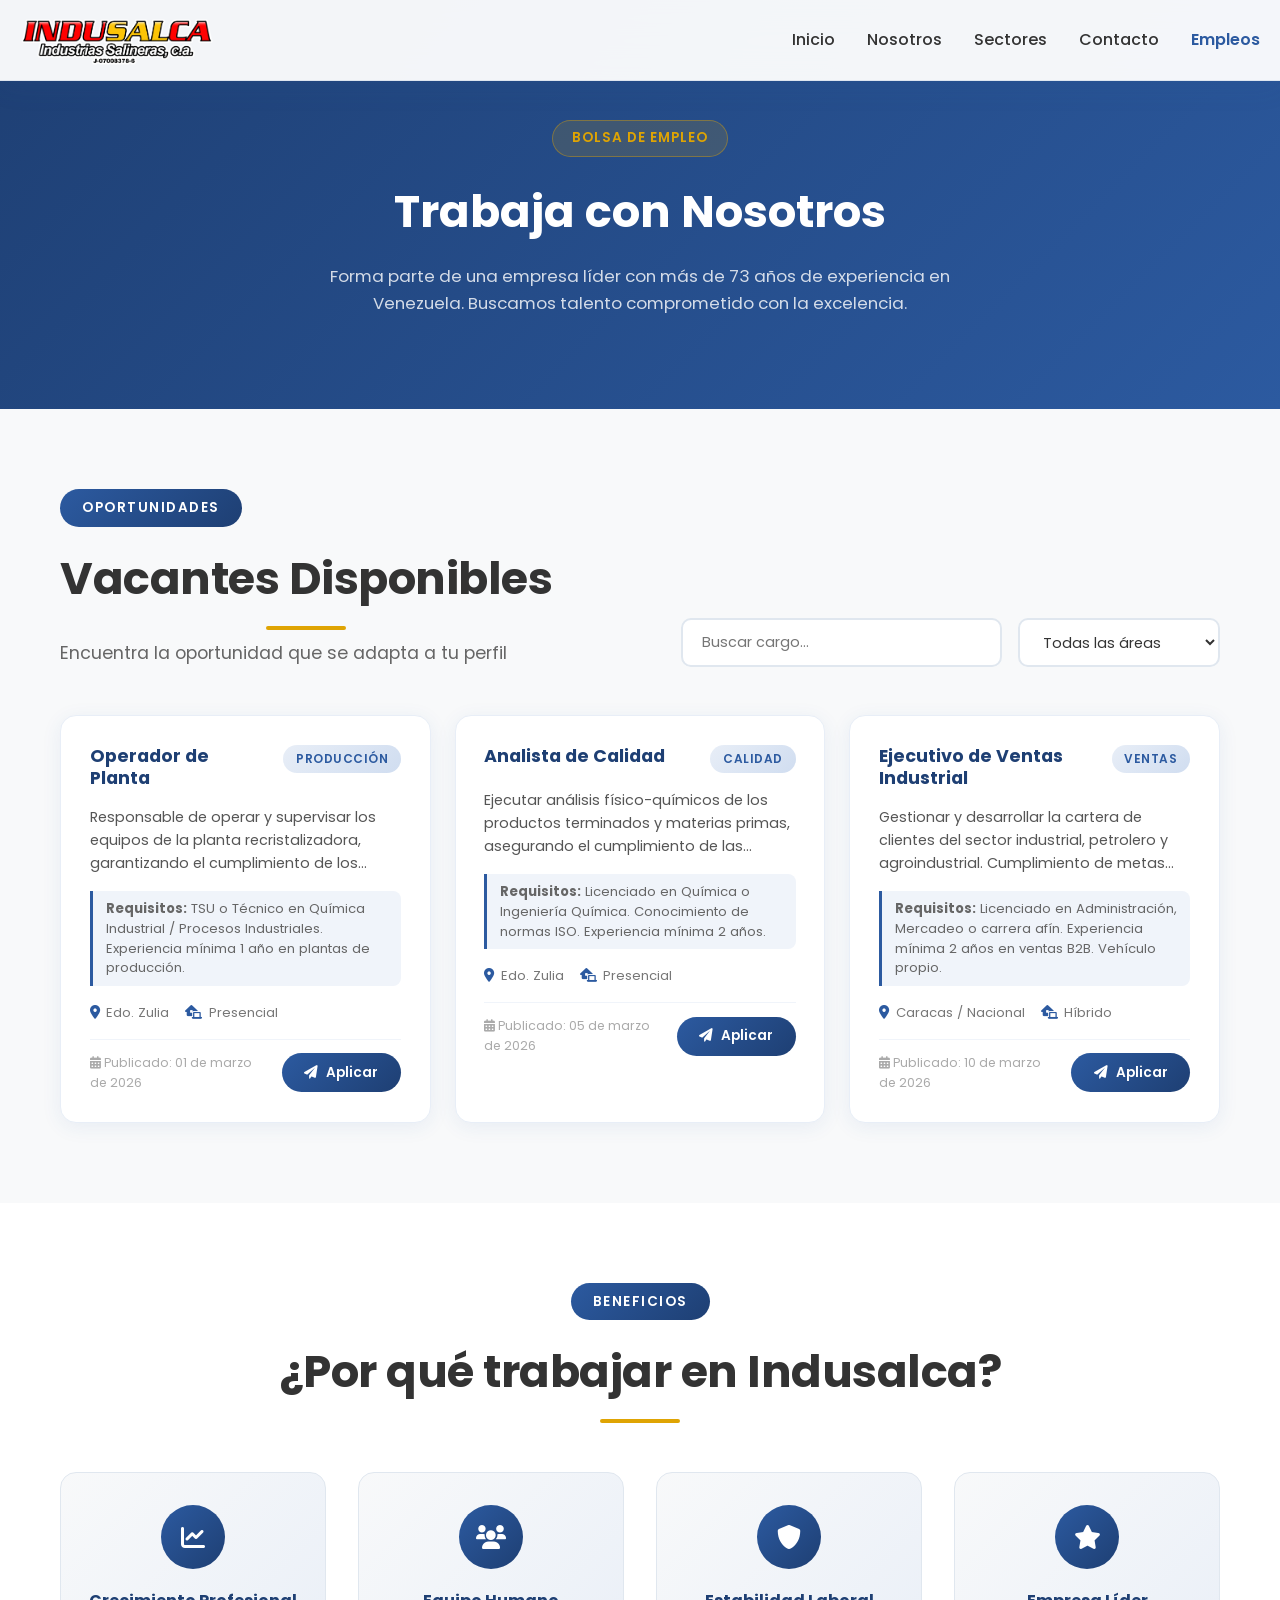
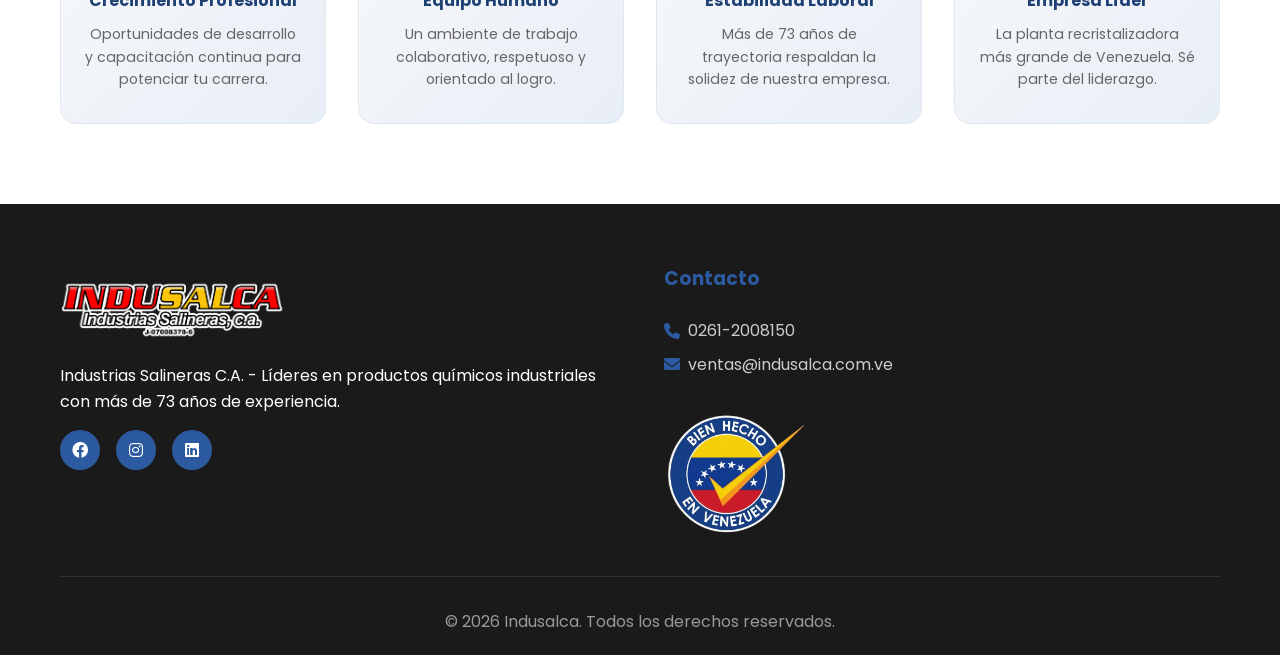
==== commit 8e07e3af: "Quitar icono maletín del link Empleos en navbar" ====
--- a/empleos.html
+++ b/empleos.html
@@ -22,7 +22,7 @@
                 <li class="nav-item"><a href="index.html#about" class="nav-link">Nosotros</a></li>
                 <li class="nav-item"><a href="index.html#industries" class="nav-link">Sectores</a></li>
                 <li class="nav-item"><a href="index.html#contact" class="nav-link">Contacto</a></li>
-                <li class="nav-item"><a href="empleos.html" class="nav-link nav-link-empleos active"><i class="fas fa-briefcase"></i> Empleos</a></li>
+                <li class="nav-item"><a href="empleos.html" class="nav-link nav-link-empleos active">Empleos</a></li>
             </ul>
             <div class="hamburger" id="hamburger">
                 <span class="bar"></span><span class="bar"></span><span class="bar"></span>
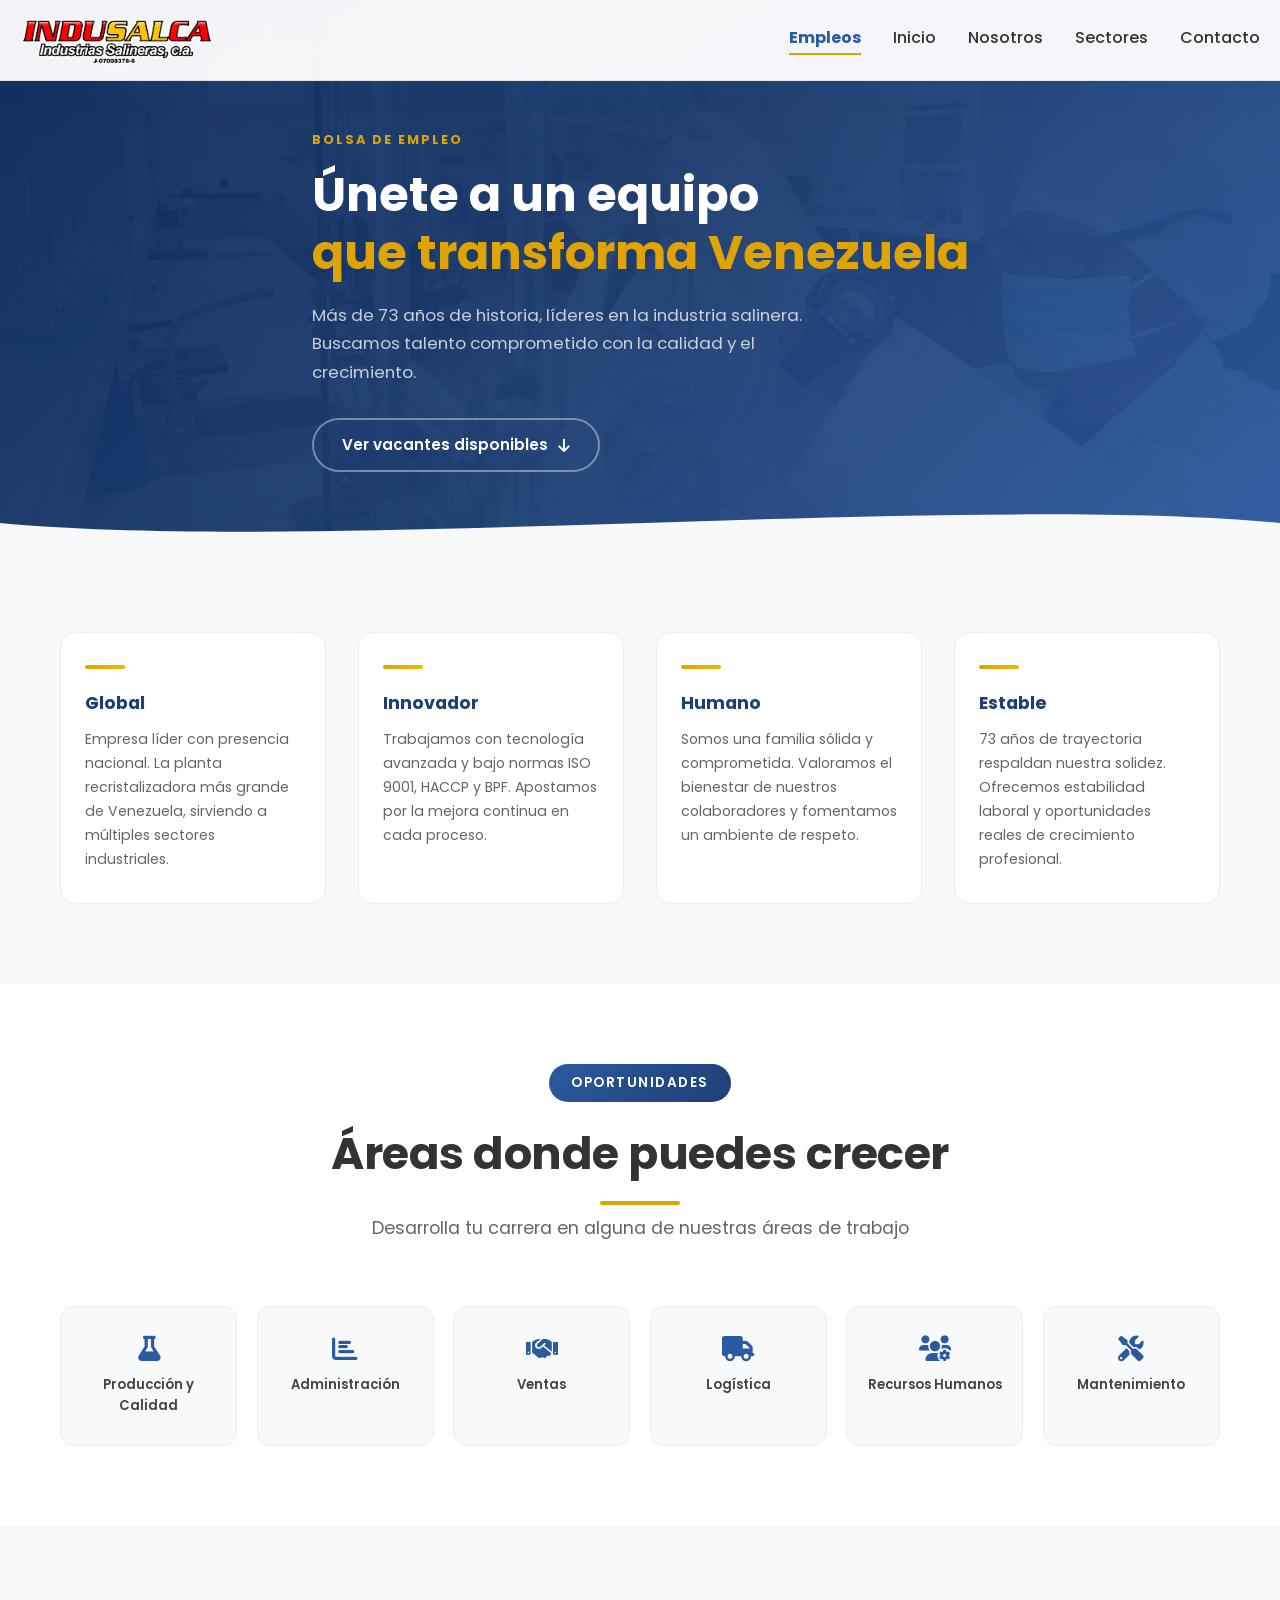
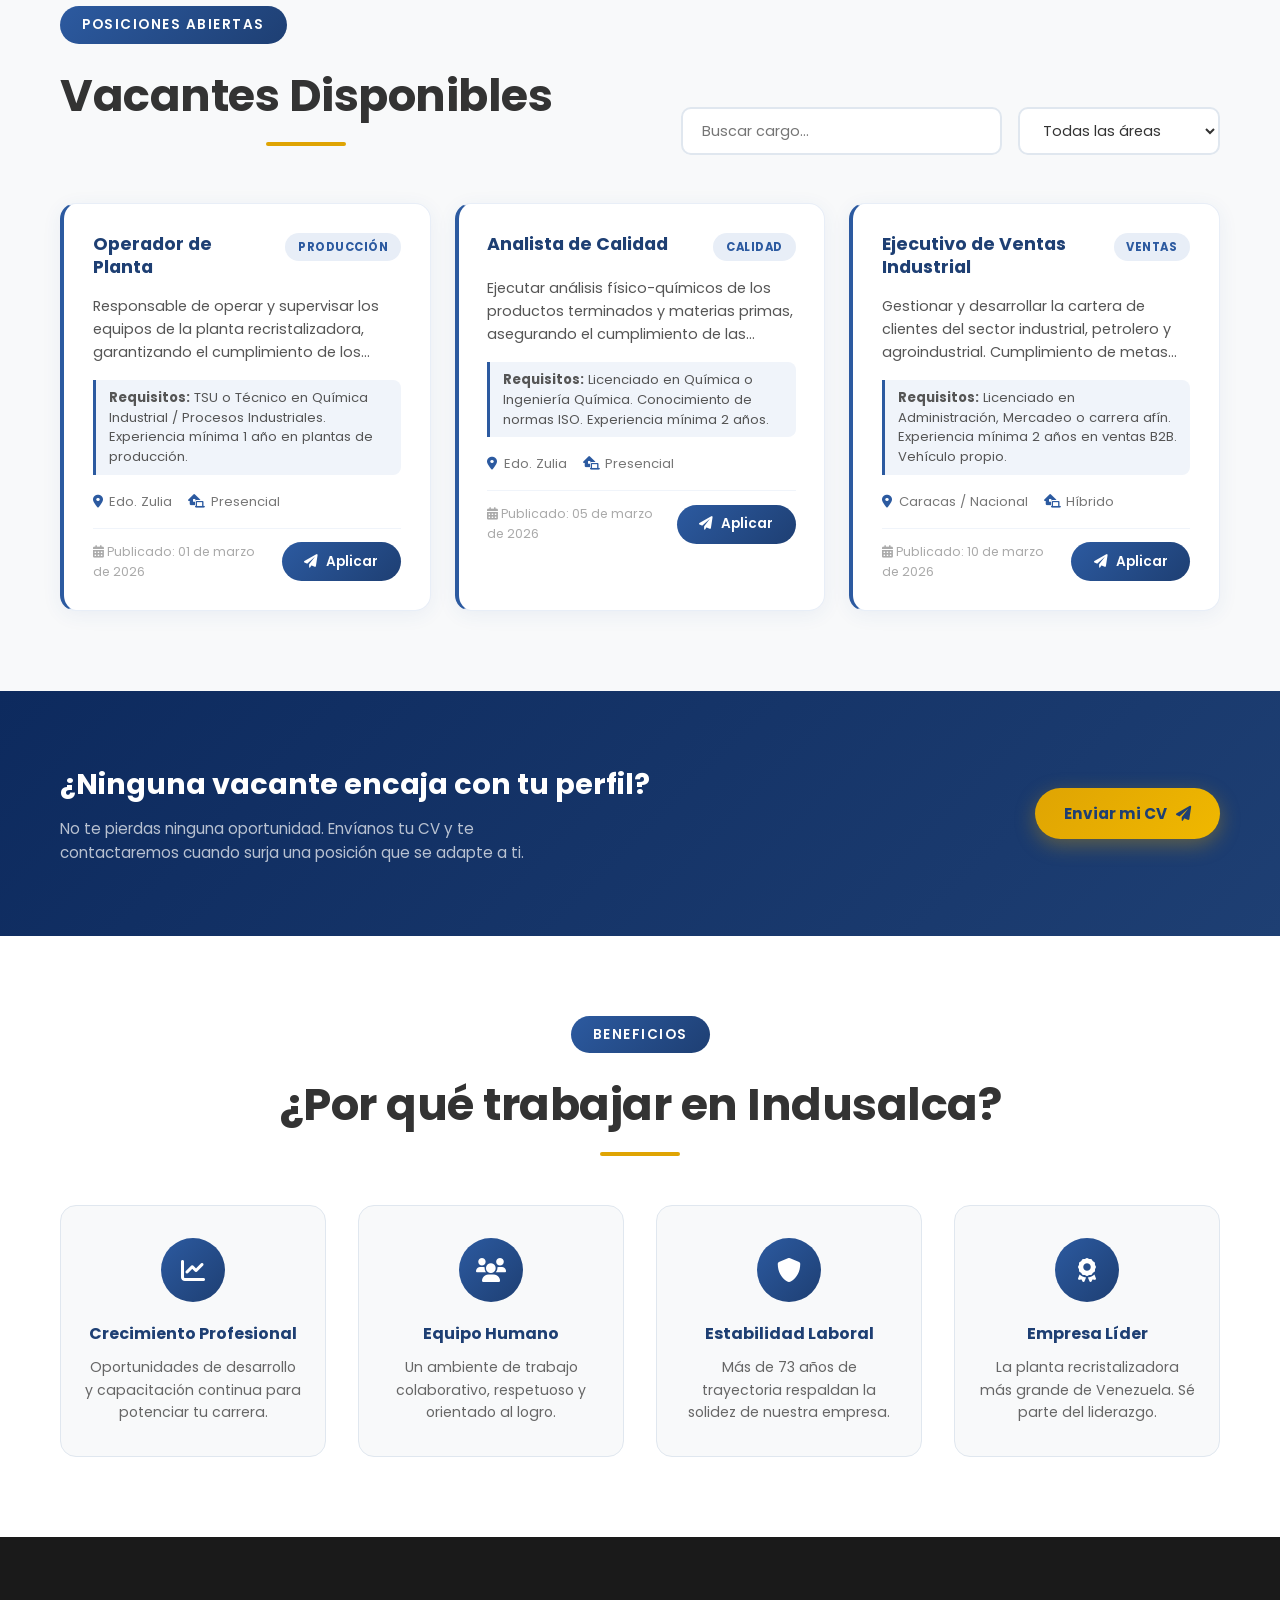
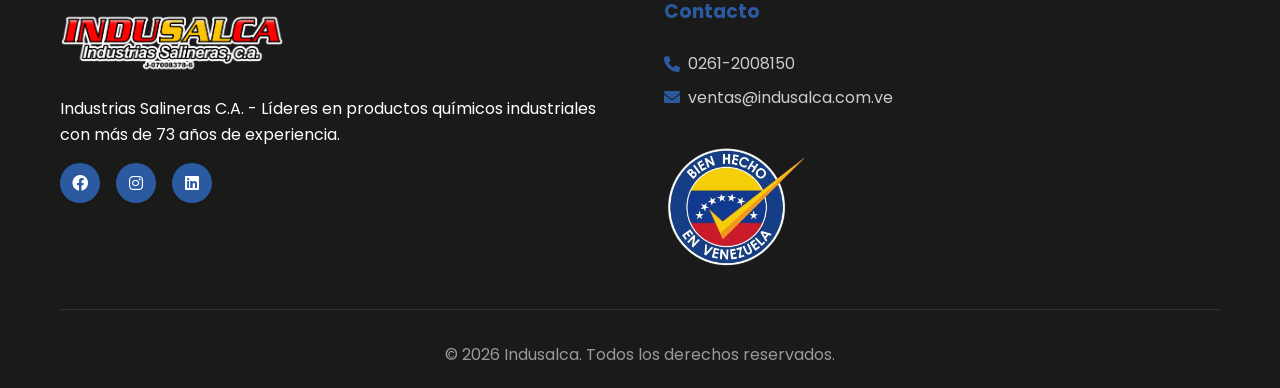
==== commit 2069a4cc: "Rediseñar pagina empleos estilo BBVA y mejorar banner en index" ====
--- a/empleos.html
+++ b/empleos.html
@@ -3,7 +3,7 @@
 <head>
     <meta charset="UTF-8">
     <meta name="viewport" content="width=device-width, initial-scale=1.0">
-    <title>Bolsa de Empleo - Indusalca</title>
+    <title>Trabaja con Nosotros - Indusalca</title>
     <link rel="icon" type="image/svg+xml" href="catalogo/icono.svg">
     <link rel="stylesheet" href="styles.css">
     <link rel="stylesheet" href="empleos.css">
@@ -11,6 +11,7 @@
     <link href="https://fonts.googleapis.com/css2?family=Poppins:wght@300;400;500;600;700&display=swap" rel="stylesheet">
 </head>
 <body>
+
     <!-- Navigation -->
     <nav class="navbar" id="navbar">
         <div class="nav-container">
@@ -18,11 +19,13 @@
                 <a href="index.html"><img src="catalogo/logo1.png" alt="Indusalca" class="logo"></a>
             </div>
             <ul class="nav-menu" id="nav-menu">
+                <li class="nav-item nav-item-empleos">
+                    <a href="empleos.html" class="nav-link nav-link-empleos active">Empleos</a>
+                </li>
                 <li class="nav-item"><a href="index.html" class="nav-link">Inicio</a></li>
                 <li class="nav-item"><a href="index.html#about" class="nav-link">Nosotros</a></li>
                 <li class="nav-item"><a href="index.html#industries" class="nav-link">Sectores</a></li>
                 <li class="nav-item"><a href="index.html#contact" class="nav-link">Contacto</a></li>
-                <li class="nav-item"><a href="empleos.html" class="nav-link nav-link-empleos active">Empleos</a></li>
             </ul>
             <div class="hamburger" id="hamburger">
                 <span class="bar"></span><span class="bar"></span><span class="bar"></span>
@@ -30,26 +33,76 @@
         </div>
     </nav>
 
-    <!-- Hero Empleos -->
-    <section class="empleos-hero">
-        <div class="hero-background"><div class="hero-overlay"></div></div>
-        <div class="container">
-            <div class="empleos-hero-content">
-                <div class="empleos-hero-badge">Bolsa de Empleo</div>
-                <h1>Trabaja con Nosotros</h1>
-                <p>Forma parte de una empresa líder con más de 73 años de experiencia en Venezuela. Buscamos talento comprometido con la excelencia.</p>
+    <!-- Hero -->
+    <section class="emp-hero">
+        <div class="emp-hero-overlay"></div>
+        <div class="container">
+            <div class="emp-hero-content">
+                <p class="emp-hero-eyebrow">Bolsa de Empleo</p>
+                <h1>Únete a un equipo<br><span class="emp-hero-accent">que transforma Venezuela</span></h1>
+                <p class="emp-hero-sub">Más de 73 años de historia, líderes en la industria salinera. Buscamos talento comprometido con la calidad y el crecimiento.</p>
+                <a href="#vacantes" class="emp-hero-btn">Ver vacantes disponibles <i class="fas fa-arrow-down"></i></a>
+            </div>
+        </div>
+        <div class="emp-hero-wave">
+            <svg viewBox="0 0 1440 80" preserveAspectRatio="none"><path d="M0,40 C360,80 1080,0 1440,40 L1440,80 L0,80 Z" fill="#f8f9fa"/></svg>
+        </div>
+    </section>
+
+    <!-- Propuesta de valor -->
+    <section class="emp-propuesta">
+        <div class="container">
+            <div class="emp-propuesta-grid">
+                <div class="emp-prop-card">
+                    <div class="emp-prop-line"></div>
+                    <h3>Global</h3>
+                    <p>Empresa líder con presencia nacional. La planta recristalizadora más grande de Venezuela, sirviendo a múltiples sectores industriales.</p>
+                </div>
+                <div class="emp-prop-card">
+                    <div class="emp-prop-line"></div>
+                    <h3>Innovador</h3>
+                    <p>Trabajamos con tecnología avanzada y bajo normas ISO 9001, HACCP y BPF. Apostamos por la mejora continua en cada proceso.</p>
+                </div>
+                <div class="emp-prop-card">
+                    <div class="emp-prop-line"></div>
+                    <h3>Humano</h3>
+                    <p>Somos una familia sólida y comprometida. Valoramos el bienestar de nuestros colaboradores y fomentamos un ambiente de respeto.</p>
+                </div>
+                <div class="emp-prop-card">
+                    <div class="emp-prop-line"></div>
+                    <h3>Estable</h3>
+                    <p>73 años de trayectoria respaldan nuestra solidez. Ofrecemos estabilidad laboral y oportunidades reales de crecimiento profesional.</p>
+                </div>
+            </div>
+        </div>
+    </section>
+
+    <!-- Áreas -->
+    <section class="emp-areas">
+        <div class="container">
+            <div class="section-header">
+                <div class="section-badge">Oportunidades</div>
+                <h2 class="section-title">Áreas donde puedes crecer</h2>
+                <p class="section-subtitle">Desarrolla tu carrera en alguna de nuestras áreas de trabajo</p>
+            </div>
+            <div class="emp-areas-grid">
+                <div class="emp-area-item"><i class="fas fa-flask"></i><span>Producción y Calidad</span></div>
+                <div class="emp-area-item"><i class="fas fa-chart-bar"></i><span>Administración</span></div>
+                <div class="emp-area-item"><i class="fas fa-handshake"></i><span>Ventas</span></div>
+                <div class="emp-area-item"><i class="fas fa-truck"></i><span>Logística</span></div>
+                <div class="emp-area-item"><i class="fas fa-users-cog"></i><span>Recursos Humanos</span></div>
+                <div class="emp-area-item"><i class="fas fa-tools"></i><span>Mantenimiento</span></div>
             </div>
         </div>
     </section>
 
     <!-- Vacantes -->
-    <section class="vacantes-section">
+    <section class="vacantes-section" id="vacantes">
         <div class="container">
             <div class="vacantes-header">
-                <div class="section-header">
-                    <div class="section-badge">Oportunidades</div>
+                <div class="section-header" style="text-align:left;margin-bottom:0;">
+                    <div class="section-badge">Posiciones abiertas</div>
                     <h2 class="section-title">Vacantes Disponibles</h2>
-                    <p class="section-subtitle">Encuentra la oportunidad que se adapta a tu perfil</p>
                 </div>
                 <div class="vacantes-filtros">
                     <input type="text" id="buscar-vacante" placeholder="Buscar cargo..." class="filtro-input">
@@ -67,9 +120,7 @@
                 </div>
             </div>
 
-            <div id="vacantes-lista" class="vacantes-grid">
-                <!-- Se carga dinámicamente -->
-            </div>
+            <div id="vacantes-lista" class="vacantes-grid"></div>
 
             <div id="sin-vacantes" class="sin-vacantes hidden">
                 <i class="fas fa-search"></i>
@@ -82,6 +133,21 @@
         </div>
     </section>
 
+    <!-- CV Espontáneo CTA -->
+    <section class="emp-cv-cta">
+        <div class="container">
+            <div class="emp-cv-cta-content">
+                <div class="emp-cv-cta-text">
+                    <h2>¿Ninguna vacante encaja con tu perfil?</h2>
+                    <p>No te pierdas ninguna oportunidad. Envíanos tu CV y te contactaremos cuando surja una posición que se adapte a ti.</p>
+                </div>
+                <button class="btn-empleos" onclick="abrirFormulario(null)">
+                    Enviar mi CV <i class="fas fa-paper-plane"></i>
+                </button>
+            </div>
+        </div>
+    </section>
+
     <!-- Por qué trabajar con nosotros -->
     <section class="porque-section">
         <div class="container">
@@ -106,7 +172,7 @@
                     <p>Más de 73 años de trayectoria respaldan la solidez de nuestra empresa.</p>
                 </div>
                 <div class="porque-card">
-                    <div class="porque-icon"><i class="fas fa-star"></i></div>
+                    <div class="porque-icon"><i class="fas fa-award"></i></div>
                     <h3>Empresa Líder</h3>
                     <p>La planta recristalizadora más grande de Venezuela. Sé parte del liderazgo.</p>
                 </div>
--- a/empleos.css
+++ b/empleos.css
@@ -1,190 +1,346 @@
-/* ===== EMPLEOS - BANNER EN INDEX ===== */
+/* ============================================
+   EMPLEOS - BANNER EN INDEX.HTML
+   ============================================ */
 .empleos-banner {
     position: relative;
-    padding: 80px 0;
+    padding: 90px 0;
     overflow: hidden;
-    background: linear-gradient(135deg, #1e3f73 0%, #2c5aa0 50%, #1a3560 100%);
+    background: linear-gradient(135deg, #0d2a5e 0%, #1e3f73 40%, #2c5aa0 100%);
 }
 
 .empleos-banner-bg {
     position: absolute;
     inset: 0;
     background: url('catalogo/laboratorio.png') center/cover no-repeat;
-    opacity: 0.08;
+    opacity: 0.06;
 }
 
 .empleos-banner-overlay {
     position: absolute;
     inset: 0;
-    background: linear-gradient(135deg, rgba(30,63,115,0.95) 0%, rgba(44,90,160,0.9) 100%);
 }
 
 .empleos-banner-content {
     position: relative;
     z-index: 1;
-    display: flex;
-    align-items: center;
-    justify-content: space-between;
-    gap: 3rem;
-    flex-wrap: wrap;
-}
-
-.empleos-banner-text { flex: 1; min-width: 280px; }
-
-.empleos-badge {
-    display: inline-flex;
-    align-items: center;
-    gap: 0.5rem;
-    background: rgba(223,164,3,0.2);
-    border: 1px solid rgba(223,164,3,0.5);
+    display: grid;
+    grid-template-columns: 1fr auto;
+    align-items: center;
+    gap: 4rem;
+}
+
+.empleos-banner-left { max-width: 600px; }
+
+.empleos-eyebrow {
+    display: block;
     color: #dfa403;
-    padding: 0.4rem 1rem;
-    border-radius: 50px;
-    font-size: 0.85rem;
+    font-size: 0.8rem;
+    font-weight: 700;
+    text-transform: uppercase;
+    letter-spacing: 2px;
+    margin-bottom: 0.8rem;
+}
+
+.empleos-banner-left h2 {
+    font-size: 2.4rem;
+    font-weight: 700;
+    color: #fff;
+    line-height: 1.2;
+    margin-bottom: 1rem;
+}
+
+.empleos-highlight {
+    color: #dfa403;
+}
+
+.empleos-banner-left p {
+    color: rgba(255,255,255,0.75);
+    font-size: 1rem;
+    line-height: 1.7;
+    margin-bottom: 2rem;
+}
+
+.empleos-pillars {
+    display: flex;
+    flex-direction: column;
+    gap: 1rem;
+}
+
+.empleo-pillar {
+    display: flex;
+    align-items: center;
+    gap: 1rem;
+}
+
+.empleo-pillar i {
+    width: 40px;
+    height: 40px;
+    background: rgba(223,164,3,0.15);
+    border: 1px solid rgba(223,164,3,0.3);
+    border-radius: 10px;
+    display: flex;
+    align-items: center;
+    justify-content: center;
+    color: #dfa403;
+    font-size: 1rem;
+    flex-shrink: 0;
+}
+
+.empleo-pillar div { display: flex; flex-direction: column; }
+.empleo-pillar strong { color: #fff; font-size: 0.9rem; }
+.empleo-pillar span { color: rgba(255,255,255,0.6); font-size: 0.8rem; }
+
+/* CTA card derecha */
+.empleos-cta-card {
+    background: rgba(255,255,255,0.07);
+    border: 1px solid rgba(255,255,255,0.15);
+    border-radius: 20px;
+    padding: 2.5rem 2rem;
+    text-align: center;
+    backdrop-filter: blur(10px);
+    min-width: 260px;
+}
+
+.empleos-cta-label {
+    color: #dfa403;
+    font-size: 0.78rem;
+    font-weight: 700;
+    text-transform: uppercase;
+    letter-spacing: 1.5px;
+    margin-bottom: 0.8rem;
+}
+
+.empleos-cta-card h3 {
+    color: #fff;
+    font-size: 1.1rem;
     font-weight: 600;
-    margin-bottom: 1rem;
-    text-transform: uppercase;
-    letter-spacing: 1px;
-}
-
-.empleos-banner-text h2 {
-    font-size: 2.2rem;
-    font-weight: 700;
-    color: #fff;
-    margin-bottom: 0.8rem;
-    line-height: 1.2;
-}
-
-.empleos-banner-text p {
-    color: rgba(255,255,255,0.8);
-    font-size: 1rem;
+    line-height: 1.4;
     margin-bottom: 1.5rem;
-    max-width: 500px;
-}
-
-.empleos-stats {
-    display: flex;
-    gap: 1.5rem;
-    flex-wrap: wrap;
-}
-
-.empleo-stat {
-    display: flex;
-    align-items: center;
-    gap: 0.5rem;
-    color: rgba(255,255,255,0.75);
-    font-size: 0.85rem;
-}
-
-.empleo-stat i { color: #dfa403; }
-
-.empleos-banner-action {
-    display: flex;
-    flex-direction: column;
-    align-items: center;
-    gap: 0.8rem;
 }
 
 .btn-empleos {
     display: inline-flex;
     align-items: center;
-    gap: 0.8rem;
+    gap: 0.6rem;
     background: linear-gradient(135deg, #dfa403, #f0b800);
     color: #1e3f73;
-    padding: 1rem 2rem;
+    padding: 0.85rem 1.8rem;
     border-radius: 50px;
     font-weight: 700;
-    font-size: 1rem;
+    font-size: 0.95rem;
     text-decoration: none;
+    border: none;
+    cursor: pointer;
+    font-family: 'Poppins', sans-serif;
     transition: all 0.3s ease;
-    box-shadow: 0 8px 25px rgba(223,164,3,0.4);
-    white-space: nowrap;
+    box-shadow: 0 6px 20px rgba(223,164,3,0.35);
 }
 
 .btn-empleos:hover {
     transform: translateY(-3px);
-    box-shadow: 0 12px 35px rgba(223,164,3,0.5);
-    background: linear-gradient(135deg, #f0b800, #dfa403);
-}
-
-.btn-empleos i { transition: transform 0.3s ease; }
-.btn-empleos:hover i { transform: translateX(5px); }
-
-.empleos-sub {
-    color: rgba(255,255,255,0.55);
-    font-size: 0.8rem;
-    text-align: center;
-}
-
-/* Nav link empleos */
-.nav-link-empleos {
+    box-shadow: 0 10px 30px rgba(223,164,3,0.5);
+}
+
+.btn-empleos i { transition: transform 0.3s; }
+.btn-empleos:hover i { transform: translateX(4px); }
+
+/* Nav empleos */
+.nav-item-empleos .nav-link-empleos {
     color: #2c5aa0 !important;
-    font-weight: 600 !important;
-}
-.nav-link-empleos i { margin-right: 4px; color: #dfa403; }
-
-/* ===== EMPLEOS PAGE ===== */
-.empleos-hero {
+    font-weight: 700 !important;
+    border-bottom: 2px solid #dfa403;
+    padding-bottom: 2px;
+}
+
+/* ============================================
+   EMPLEOS PAGE - HERO
+   ============================================ */
+.emp-hero {
     position: relative;
-    min-height: 380px;
-    display: flex;
-    align-items: center;
-    padding: 120px 0 60px;
-    background: linear-gradient(135deg, #1e3f73 0%, #2c5aa0 100%);
+    min-height: 480px;
+    display: flex;
+    align-items: center;
+    padding: 130px 0 80px;
+    background: linear-gradient(135deg, #0d2a5e 0%, #1e3f73 50%, #2c5aa0 100%);
     overflow: hidden;
 }
 
-.empleos-hero .hero-background {
+.emp-hero-overlay {
     position: absolute;
     inset: 0;
     background: url('catalogo/laboratorio.png') center/cover no-repeat;
-    opacity: 0.07;
-}
-
-.empleos-hero .hero-overlay {
-    position: absolute;
-    inset: 0;
-    background: linear-gradient(135deg, rgba(30,63,115,0.97) 0%, rgba(44,90,160,0.92) 100%);
-}
-
-.empleos-hero-content {
+    opacity: 0.05;
+}
+
+.emp-hero-content {
     position: relative;
     z-index: 1;
+    max-width: 680px;
+}
+
+.emp-hero-eyebrow {
+    display: block;
+    color: #dfa403;
+    font-size: 0.8rem;
+    font-weight: 700;
+    text-transform: uppercase;
+    letter-spacing: 2px;
+    margin-bottom: 1rem;
+}
+
+.emp-hero-content h1 {
+    font-size: 3rem;
+    font-weight: 700;
+    color: #fff;
+    line-height: 1.2;
+    margin-bottom: 1.2rem;
+}
+
+.emp-hero-accent { color: #dfa403; }
+
+.emp-hero-sub {
+    color: rgba(255,255,255,0.75);
+    font-size: 1.05rem;
+    line-height: 1.7;
+    margin-bottom: 2rem;
+    max-width: 540px;
+}
+
+.emp-hero-btn {
+    display: inline-flex;
+    align-items: center;
+    gap: 0.6rem;
+    background: transparent;
+    border: 2px solid rgba(255,255,255,0.4);
+    color: #fff;
+    padding: 0.8rem 1.8rem;
+    border-radius: 50px;
+    font-weight: 600;
+    font-size: 0.95rem;
+    text-decoration: none;
+    transition: all 0.3s;
+}
+
+.emp-hero-btn:hover {
+    background: rgba(255,255,255,0.1);
+    border-color: #fff;
+}
+
+.emp-hero-wave {
+    position: absolute;
+    bottom: -1px;
+    left: 0;
+    width: 100%;
+    line-height: 0;
+}
+
+.emp-hero-wave svg { width: 100%; height: 60px; }
+
+/* ============================================
+   PROPUESTA DE VALOR
+   ============================================ */
+.emp-propuesta {
+    padding: 80px 0;
+    background: #f8f9fa;
+}
+
+.emp-propuesta-grid {
+    display: grid;
+    grid-template-columns: repeat(4, 1fr);
+    gap: 2rem;
+}
+
+.emp-prop-card {
+    padding: 2rem 1.5rem;
+    background: #fff;
+    border-radius: 16px;
+    border: 1px solid #e8eef7;
+    transition: all 0.3s;
+}
+
+.emp-prop-card:hover {
+    transform: translateY(-5px);
+    box-shadow: 0 12px 35px rgba(44,90,160,0.12);
+    border-color: #2c5aa0;
+}
+
+.emp-prop-line {
+    width: 40px;
+    height: 4px;
+    background: linear-gradient(90deg, #dfa403, #f0b800);
+    border-radius: 2px;
+    margin-bottom: 1.2rem;
+}
+
+.emp-prop-card h3 {
+    color: #1e3f73;
+    font-size: 1.1rem;
+    font-weight: 700;
+    margin-bottom: 0.7rem;
+}
+
+.emp-prop-card p {
+    color: #666;
+    font-size: 0.88rem;
+    line-height: 1.7;
+}
+
+/* ============================================
+   ÁREAS
+   ============================================ */
+.emp-areas {
+    padding: 80px 0;
+    background: #fff;
+}
+
+.emp-areas-grid {
+    display: grid;
+    grid-template-columns: repeat(6, 1fr);
+    gap: 1.2rem;
+    margin-top: 2.5rem;
+}
+
+.emp-area-item {
+    display: flex;
+    flex-direction: column;
+    align-items: center;
+    gap: 0.8rem;
+    padding: 1.8rem 1rem;
+    background: #f8f9fa;
+    border: 1px solid #e8eef7;
+    border-radius: 14px;
     text-align: center;
-    max-width: 700px;
-    margin: 0 auto;
-}
-
-.empleos-hero-badge {
-    display: inline-flex;
-    align-items: center;
-    gap: 0.5rem;
-    background: rgba(223,164,3,0.15);
-    border: 1px solid rgba(223,164,3,0.4);
-    color: #dfa403;
-    padding: 0.4rem 1.2rem;
-    border-radius: 50px;
-    font-size: 0.85rem;
+    transition: all 0.3s;
+    cursor: default;
+}
+
+.emp-area-item:hover {
+    background: linear-gradient(135deg, #1e3f73, #2c5aa0);
+    border-color: #2c5aa0;
+    transform: translateY(-4px);
+    box-shadow: 0 10px 25px rgba(44,90,160,0.2);
+}
+
+.emp-area-item i {
+    font-size: 1.6rem;
+    color: #2c5aa0;
+    transition: color 0.3s;
+}
+
+.emp-area-item:hover i { color: #dfa403; }
+
+.emp-area-item span {
+    font-size: 0.82rem;
     font-weight: 600;
-    margin-bottom: 1.2rem;
-    text-transform: uppercase;
-    letter-spacing: 1px;
-}
-
-.empleos-hero-content h1 {
-    font-size: 2.8rem;
-    font-weight: 700;
-    color: #fff;
-    margin-bottom: 1rem;
-}
-
-.empleos-hero-content p {
-    color: rgba(255,255,255,0.8);
-    font-size: 1.05rem;
-    margin-bottom: 2rem;
-}
-
-/* ===== VACANTES ===== */
+    color: #444;
+    transition: color 0.3s;
+}
+
+.emp-area-item:hover span { color: #fff; }
+
+/* ============================================
+   VACANTES
+   ============================================ */
 .vacantes-section {
     padding: 80px 0;
     background: #f8f9fa;
@@ -197,11 +353,6 @@
     gap: 2rem;
     margin-bottom: 3rem;
     flex-wrap: wrap;
-}
-
-.vacantes-header .section-header {
-    margin-bottom: 0;
-    text-align: left;
 }
 
 .vacantes-header .section-header::after { display: none; }
@@ -233,13 +384,13 @@
     gap: 1.5rem;
 }
 
-/* Tarjeta de vacante */
 .vacante-card {
     background: #fff;
     border-radius: 16px;
     padding: 1.8rem;
-    box-shadow: 0 4px 20px rgba(44,90,160,0.08);
+    box-shadow: 0 4px 20px rgba(44,90,160,0.07);
     border: 1px solid #e8eef7;
+    border-left: 4px solid #2c5aa0;
     transition: all 0.3s ease;
     display: flex;
     flex-direction: column;
@@ -249,7 +400,7 @@
 .vacante-card:hover {
     transform: translateY(-4px);
     box-shadow: 0 12px 35px rgba(44,90,160,0.15);
-    border-color: #2c5aa0;
+    border-left-color: #dfa403;
 }
 
 .vacante-card-header {
@@ -267,12 +418,12 @@
 }
 
 .vacante-area-tag {
-    background: linear-gradient(135deg, #e8eef7, #d0ddf0);
+    background: #e8eef7;
     color: #2c5aa0;
     padding: 0.3rem 0.8rem;
     border-radius: 50px;
-    font-size: 0.75rem;
-    font-weight: 600;
+    font-size: 0.72rem;
+    font-weight: 700;
     white-space: nowrap;
     text-transform: uppercase;
     letter-spacing: 0.5px;
@@ -290,7 +441,7 @@
 }
 
 .vacante-requisitos {
-    color: #666;
+    color: #555;
     font-size: 0.82rem;
     line-height: 1.5;
     background: #f0f4fa;
@@ -313,7 +464,7 @@
     font-size: 0.82rem;
 }
 
-.vacante-meta-item i { color: #2c5aa0; font-size: 0.85rem; }
+.vacante-meta-item i { color: #2c5aa0; }
 
 .vacante-card-footer {
     display: flex;
@@ -324,10 +475,7 @@
     gap: 1rem;
 }
 
-.vacante-fecha {
-    color: #aaa;
-    font-size: 0.78rem;
-}
+.vacante-fecha { color: #aaa; font-size: 0.78rem; }
 
 .btn-aplicar {
     background: linear-gradient(135deg, #2c5aa0, #1e3f73);
@@ -351,7 +499,6 @@
     transform: translateY(-2px);
 }
 
-/* Sin vacantes */
 .sin-vacantes {
     text-align: center;
     padding: 4rem 2rem;
@@ -363,7 +510,38 @@
 .sin-vacantes p { margin-bottom: 1.5rem; }
 .hidden { display: none !important; }
 
-/* ===== POR QUÉ SECTION ===== */
+/* ============================================
+   CV ESPONTÁNEO CTA
+   ============================================ */
+.emp-cv-cta {
+    padding: 70px 0;
+    background: linear-gradient(135deg, #0d2a5e, #1e3f73);
+}
+
+.emp-cv-cta-content {
+    display: flex;
+    align-items: center;
+    justify-content: space-between;
+    gap: 3rem;
+    flex-wrap: wrap;
+}
+
+.emp-cv-cta-text h2 {
+    color: #fff;
+    font-size: 1.8rem;
+    font-weight: 700;
+    margin-bottom: 0.6rem;
+}
+
+.emp-cv-cta-text p {
+    color: rgba(255,255,255,0.7);
+    font-size: 0.95rem;
+    max-width: 500px;
+}
+
+/* ============================================
+   POR QUÉ SECTION
+   ============================================ */
 .porque-section {
     padding: 80px 0;
     background: #fff;
@@ -380,7 +558,7 @@
     text-align: center;
     padding: 2rem 1.5rem;
     border-radius: 16px;
-    background: linear-gradient(135deg, #f8f9fa, #e8eef7);
+    background: #f8f9fa;
     border: 1px solid #e0e7ef;
     transition: all 0.3s ease;
 }
@@ -406,7 +584,9 @@
 .porque-card h3 { color: #1e3f73; font-size: 1rem; font-weight: 700; margin-bottom: 0.6rem; }
 .porque-card p { color: #666; font-size: 0.88rem; line-height: 1.6; }
 
-/* ===== MODALES ===== */
+/* ============================================
+   MODAL APLICAR
+   ============================================ */
 .empleo-modal {
     position: fixed;
     inset: 0;
@@ -420,10 +600,7 @@
     animation: fadeInModal 0.2s ease;
 }
 
-@keyframes fadeInModal {
-    from { opacity: 0; }
-    to { opacity: 1; }
-}
+@keyframes fadeInModal { from { opacity: 0; } to { opacity: 1; } }
 
 .empleo-modal-content {
     background: #fff;
@@ -438,7 +615,7 @@
 
 @keyframes slideUpModal {
     from { transform: translateY(30px); opacity: 0; }
-    to { transform: translateY(0); opacity: 1; }
+    to   { transform: translateY(0);    opacity: 1; }
 }
 
 .empleo-modal-header {
@@ -449,7 +626,6 @@
     border-bottom: 1px solid #e8eef7;
     background: linear-gradient(135deg, #1e3f73, #2c5aa0);
     border-radius: 20px 20px 0 0;
-    color: #fff;
 }
 
 .empleo-modal-header h3 { font-size: 1.2rem; font-weight: 700; color: #fff; }
@@ -475,11 +651,7 @@
 
 .empleo-modal-body { padding: 2rem; }
 
-.form-row {
-    display: grid;
-    grid-template-columns: 1fr 1fr;
-    gap: 1rem;
-}
+.form-row { display: grid; grid-template-columns: 1fr 1fr; gap: 1rem; }
 
 .form-group {
     display: flex;
@@ -488,11 +660,7 @@
     margin-bottom: 1rem;
 }
 
-.form-group label {
-    font-size: 0.85rem;
-    font-weight: 600;
-    color: #444;
-}
+.form-group label { font-size: 0.85rem; font-weight: 600; color: #444; }
 
 .form-group input,
 .form-group select,
@@ -521,15 +689,22 @@
     border-top: 1px solid #f0f4fa;
 }
 
-/* ===== RESPONSIVE ===== */
+/* ============================================
+   RESPONSIVE
+   ============================================ */
+@media (max-width: 1024px) {
+    .emp-propuesta-grid { grid-template-columns: repeat(2, 1fr); }
+    .emp-areas-grid { grid-template-columns: repeat(3, 1fr); }
+}
+
 @media (max-width: 768px) {
-    .empleos-banner-content { flex-direction: column; text-align: center; }
-    .empleos-banner-text p { max-width: 100%; }
-    .empleos-stats { justify-content: center; }
-    .empleos-banner-action { width: 100%; }
-    .btn-empleos { width: 100%; justify-content: center; }
+    .empleos-banner-content { grid-template-columns: 1fr; }
+    .empleos-cta-card { width: 100%; }
+    .emp-hero-content h1 { font-size: 2.2rem; }
+    .emp-propuesta-grid { grid-template-columns: 1fr; }
+    .emp-areas-grid { grid-template-columns: repeat(2, 1fr); }
     .vacantes-header { flex-direction: column; align-items: flex-start; }
     .vacantes-grid { grid-template-columns: 1fr; }
+    .emp-cv-cta-content { flex-direction: column; text-align: center; }
     .form-row { grid-template-columns: 1fr; }
-    .empleos-hero-content h1 { font-size: 2rem; }
-}
+}
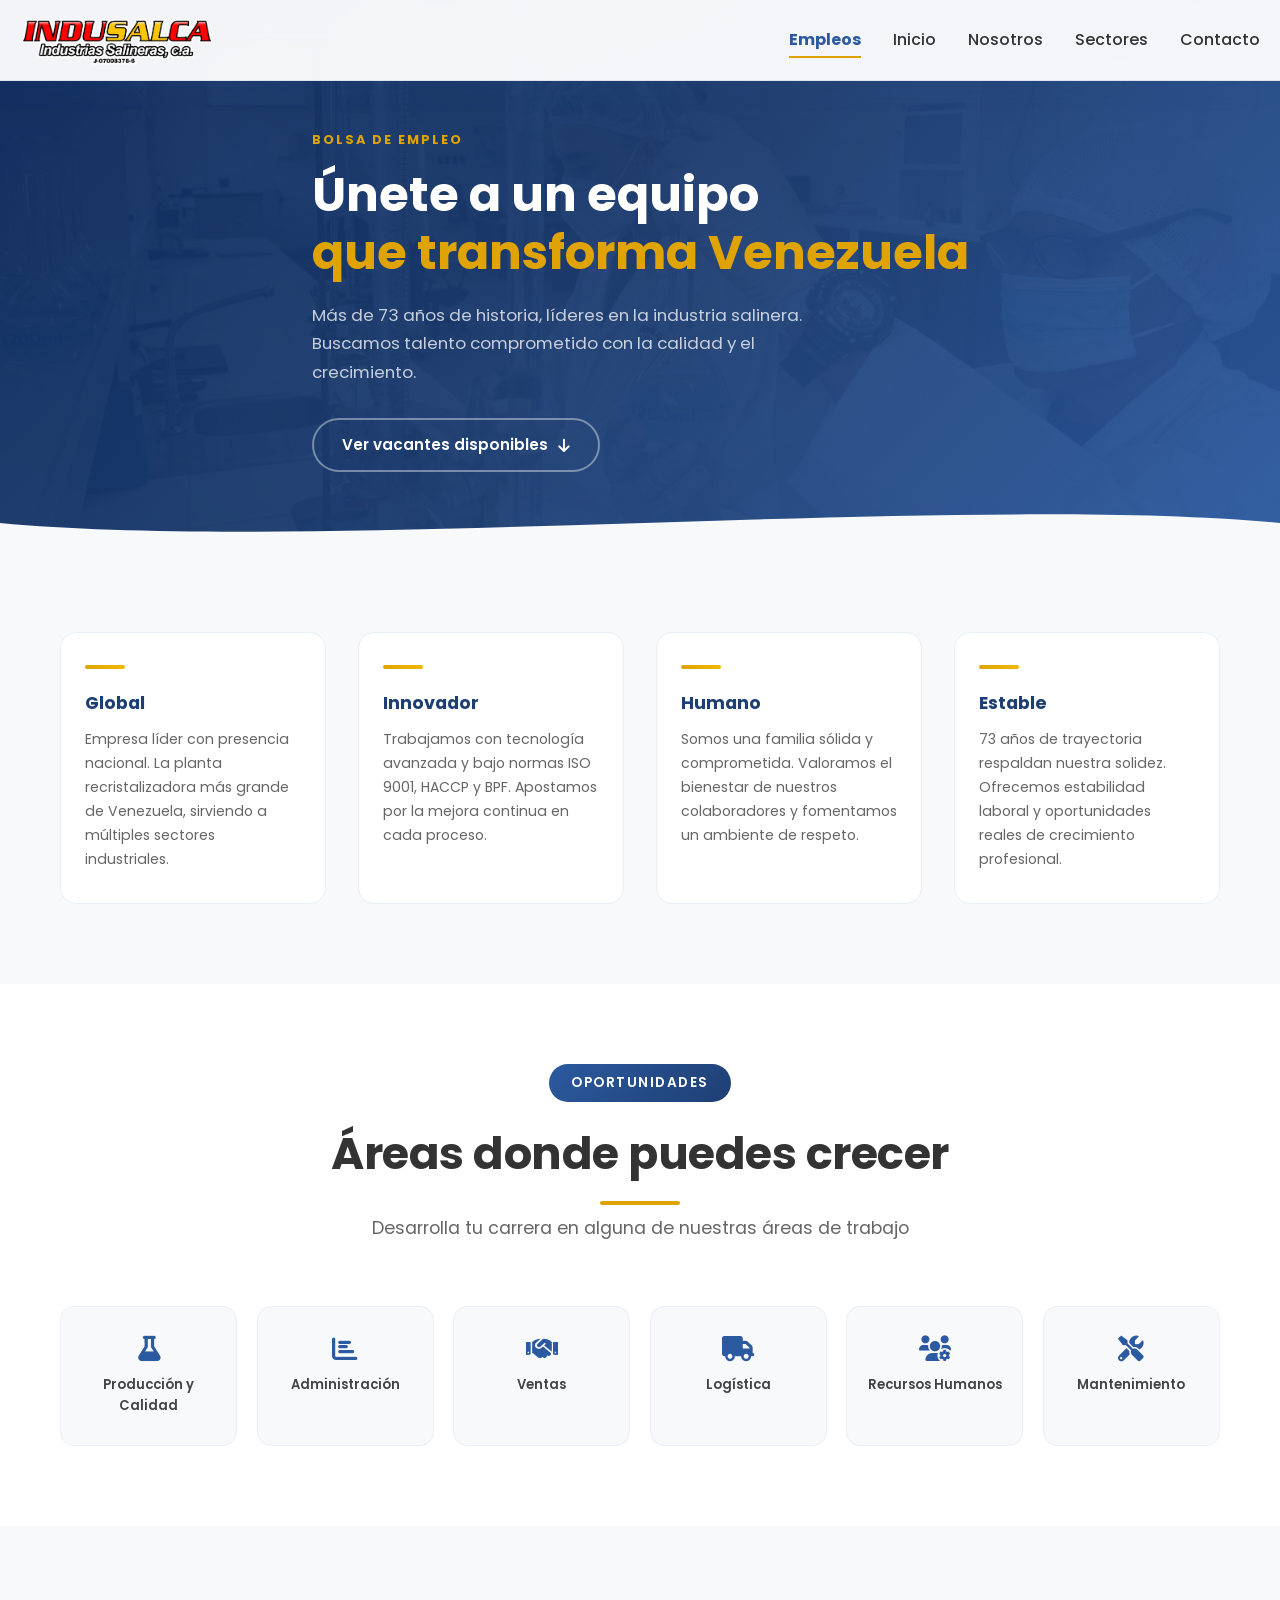
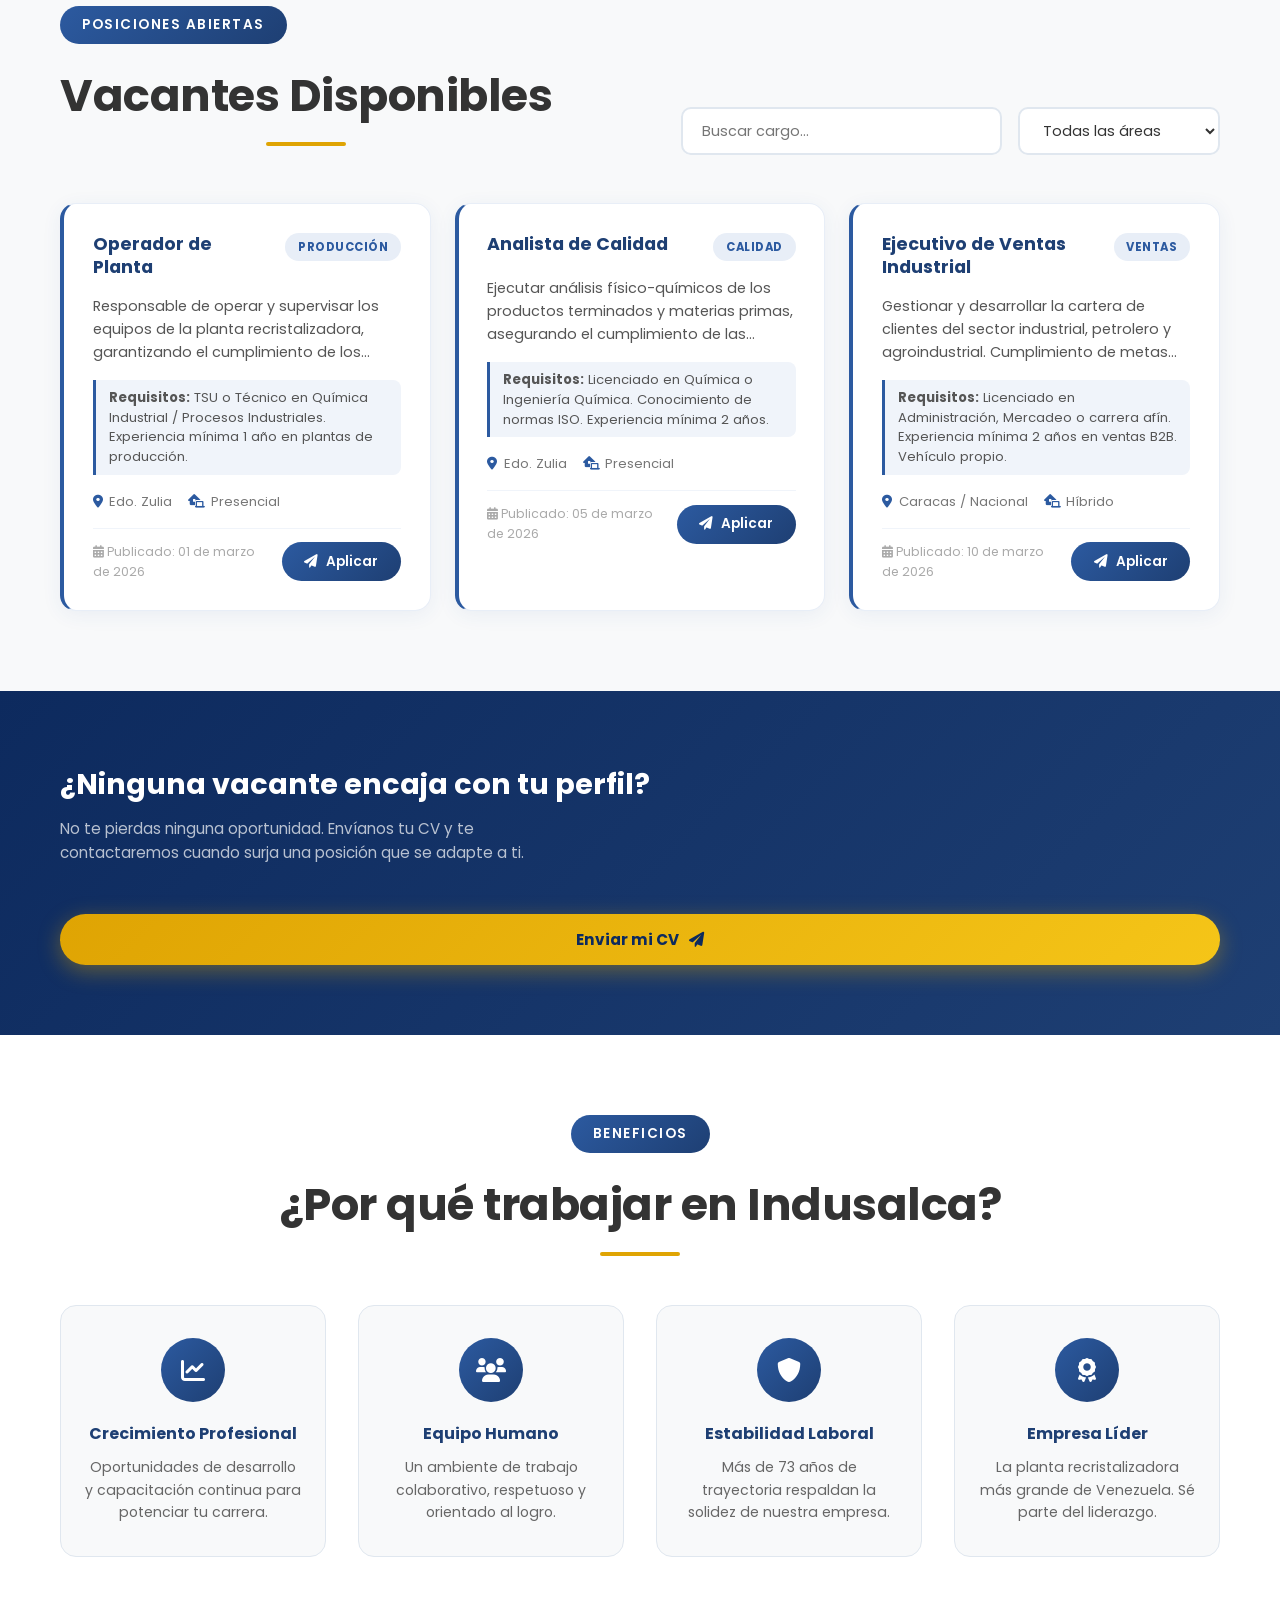
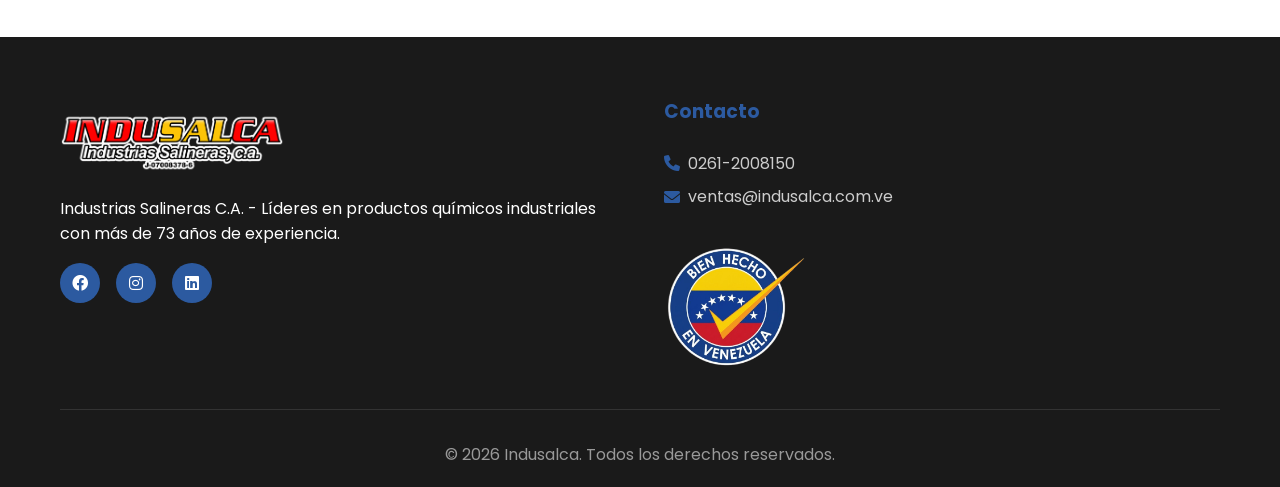
==== commit 705a8f5d: "Subrayado dorado activo al clickear navbar, quitar permanente de Empleos" ====
--- a/empleos.html
+++ b/empleos.html
@@ -20,7 +20,7 @@
             </div>
             <ul class="nav-menu" id="nav-menu">
                 <li class="nav-item nav-item-empleos">
-                    <a href="empleos.html" class="nav-link nav-link-empleos active">Empleos</a>
+                    <a href="empleos.html" class="nav-link nav-link-empleos active is-active">Empleos</a>
                 </li>
                 <li class="nav-item"><a href="index.html" class="nav-link">Inicio</a></li>
                 <li class="nav-item"><a href="index.html#about" class="nav-link">Nosotros</a></li>
--- a/styles.css
+++ b/styles.css
@@ -151,12 +151,18 @@
     left: 0;
     width: 0;
     height: 2px;
-    background: #2c5aa0;
+    background: #dfa403;
     transition: width 0.3s ease;
 }
 
-.nav-link:hover::after {
-    width: 100%;
+.nav-link:hover::after,
+.nav-link.is-active::after {
+    width: 100%;
+}
+
+.nav-link.is-active {
+    color: #2c5aa0;
+    font-weight: 600;
 }
 
 /* Dropdown Menu */
--- a/empleos.css
+++ b/empleos.css
@@ -3,80 +3,95 @@
    ============================================ */
 .empleos-banner {
     position: relative;
-    padding: 90px 0;
+    padding: 0;
     overflow: hidden;
-    background: linear-gradient(135deg, #0d2a5e 0%, #1e3f73 40%, #2c5aa0 100%);
+    min-height: 420px;
+    display: flex;
+    align-items: stretch;
 }
 
 .empleos-banner-bg {
     position: absolute;
     inset: 0;
-    background: url('catalogo/laboratorio.png') center/cover no-repeat;
-    opacity: 0.06;
+    background-size: cover;
+    background-position: center;
+    background-repeat: no-repeat;
 }
 
 .empleos-banner-overlay {
     position: absolute;
     inset: 0;
+    background: linear-gradient(
+        105deg,
+        rgba(13, 42, 94, 0.97) 0%,
+        rgba(30, 63, 115, 0.95) 45%,
+        rgba(44, 90, 160, 0.75) 70%,
+        rgba(44, 90, 160, 0.4) 100%
+    );
+    z-index: 0;
 }
 
 .empleos-banner-content {
     position: relative;
     z-index: 1;
     display: grid;
-    grid-template-columns: 1fr auto;
-    align-items: center;
-    gap: 4rem;
-}
-
-.empleos-banner-left { max-width: 600px; }
+    grid-template-columns: 1fr 380px;
+    align-items: center;
+    gap: 3rem;
+    padding: 70px 0;
+    width: 100%;
+}
+
+/* Lado izquierdo */
+.empleos-banner-left { max-width: 580px; }
 
 .empleos-eyebrow {
-    display: block;
+    display: inline-block;
     color: #dfa403;
-    font-size: 0.8rem;
+    font-size: 0.75rem;
     font-weight: 700;
     text-transform: uppercase;
-    letter-spacing: 2px;
-    margin-bottom: 0.8rem;
+    letter-spacing: 3px;
+    margin-bottom: 1rem;
+    padding-left: 2px;
 }
 
 .empleos-banner-left h2 {
-    font-size: 2.4rem;
+    font-size: 2.8rem;
     font-weight: 700;
     color: #fff;
-    line-height: 1.2;
-    margin-bottom: 1rem;
-}
-
-.empleos-highlight {
-    color: #dfa403;
-}
-
-.empleos-banner-left p {
-    color: rgba(255,255,255,0.75);
+    line-height: 1.15;
+    margin-bottom: 1.1rem;
+    letter-spacing: -0.5px;
+}
+
+.empleos-highlight { color: #dfa403; }
+
+.empleos-banner-left > p {
+    color: rgba(255,255,255,0.72);
     font-size: 1rem;
-    line-height: 1.7;
-    margin-bottom: 2rem;
+    line-height: 1.75;
+    margin-bottom: 2.2rem;
+    max-width: 480px;
 }
 
 .empleos-pillars {
     display: flex;
     flex-direction: column;
+    gap: 0.9rem;
+}
+
+.empleo-pillar {
+    display: flex;
+    align-items: center;
     gap: 1rem;
 }
 
-.empleo-pillar {
-    display: flex;
-    align-items: center;
-    gap: 1rem;
-}
-
 .empleo-pillar i {
-    width: 40px;
-    height: 40px;
-    background: rgba(223,164,3,0.15);
-    border: 1px solid rgba(223,164,3,0.3);
+    width: 42px;
+    height: 42px;
+    background: rgba(223,164,3,0.12);
+    border: 1px solid rgba(223,164,3,0.35);
     border-radius: 10px;
     display: flex;
     align-items: center;
@@ -86,45 +101,50 @@
     flex-shrink: 0;
 }
 
-.empleo-pillar div { display: flex; flex-direction: column; }
-.empleo-pillar strong { color: #fff; font-size: 0.9rem; }
-.empleo-pillar span { color: rgba(255,255,255,0.6); font-size: 0.8rem; }
-
-/* CTA card derecha */
+.empleo-pillar div { display: flex; flex-direction: column; gap: 1px; }
+.empleo-pillar strong { color: #fff; font-size: 0.88rem; font-weight: 600; }
+.empleo-pillar span { color: rgba(255,255,255,0.55); font-size: 0.78rem; }
+
+/* Lado derecho — tarjeta CTA */
+.empleos-banner-right { display: flex; justify-content: flex-end; }
+
 .empleos-cta-card {
-    background: rgba(255,255,255,0.07);
-    border: 1px solid rgba(255,255,255,0.15);
+    background: rgba(255,255,255,0.06);
+    border: 1px solid rgba(255,255,255,0.14);
     border-radius: 20px;
     padding: 2.5rem 2rem;
     text-align: center;
-    backdrop-filter: blur(10px);
-    min-width: 260px;
+    backdrop-filter: blur(16px);
+    width: 100%;
+    max-width: 340px;
+    box-shadow: 0 20px 60px rgba(0,0,0,0.25);
 }
 
 .empleos-cta-label {
     color: #dfa403;
-    font-size: 0.78rem;
+    font-size: 0.72rem;
     font-weight: 700;
     text-transform: uppercase;
-    letter-spacing: 1.5px;
-    margin-bottom: 0.8rem;
+    letter-spacing: 2px;
+    margin-bottom: 0.9rem;
+    display: block;
 }
 
 .empleos-cta-card h3 {
     color: #fff;
-    font-size: 1.1rem;
+    font-size: 1.15rem;
     font-weight: 600;
-    line-height: 1.4;
-    margin-bottom: 1.5rem;
+    line-height: 1.45;
+    margin-bottom: 1.8rem;
 }
 
 .btn-empleos {
     display: inline-flex;
     align-items: center;
     gap: 0.6rem;
-    background: linear-gradient(135deg, #dfa403, #f0b800);
-    color: #1e3f73;
-    padding: 0.85rem 1.8rem;
+    background: linear-gradient(135deg, #dfa403, #f5c518);
+    color: #0d2a5e;
+    padding: 0.9rem 2rem;
     border-radius: 50px;
     font-weight: 700;
     font-size: 0.95rem;
@@ -133,23 +153,24 @@
     cursor: pointer;
     font-family: 'Poppins', sans-serif;
     transition: all 0.3s ease;
-    box-shadow: 0 6px 20px rgba(223,164,3,0.35);
+    box-shadow: 0 6px 22px rgba(223,164,3,0.4);
+    width: 100%;
+    justify-content: center;
 }
 
 .btn-empleos:hover {
     transform: translateY(-3px);
-    box-shadow: 0 10px 30px rgba(223,164,3,0.5);
+    box-shadow: 0 12px 32px rgba(223,164,3,0.55);
+    background: linear-gradient(135deg, #f5c518, #dfa403);
 }
 
 .btn-empleos i { transition: transform 0.3s; }
-.btn-empleos:hover i { transform: translateX(4px); }
-
-/* Nav empleos */
-.nav-item-empleos .nav-link-empleos {
+.btn-empleos:hover i { transform: translateX(5px); }
+
+/* Nav empleos — sin subrayado permanente, usa .is-active como el resto */
+.nav-link-empleos {
     color: #2c5aa0 !important;
     font-weight: 700 !important;
-    border-bottom: 2px solid #dfa403;
-    padding-bottom: 2px;
 }
 
 /* ============================================
@@ -699,7 +720,9 @@
 
 @media (max-width: 768px) {
     .empleos-banner-content { grid-template-columns: 1fr; }
-    .empleos-cta-card { width: 100%; }
+    .empleos-banner-right { justify-content: center; }
+    .empleos-cta-card { max-width: 100%; }
+    .empleos-banner-left h2 { font-size: 2rem; }
     .emp-hero-content h1 { font-size: 2.2rem; }
     .emp-propuesta-grid { grid-template-columns: 1fr; }
     .emp-areas-grid { grid-template-columns: repeat(2, 1fr); }
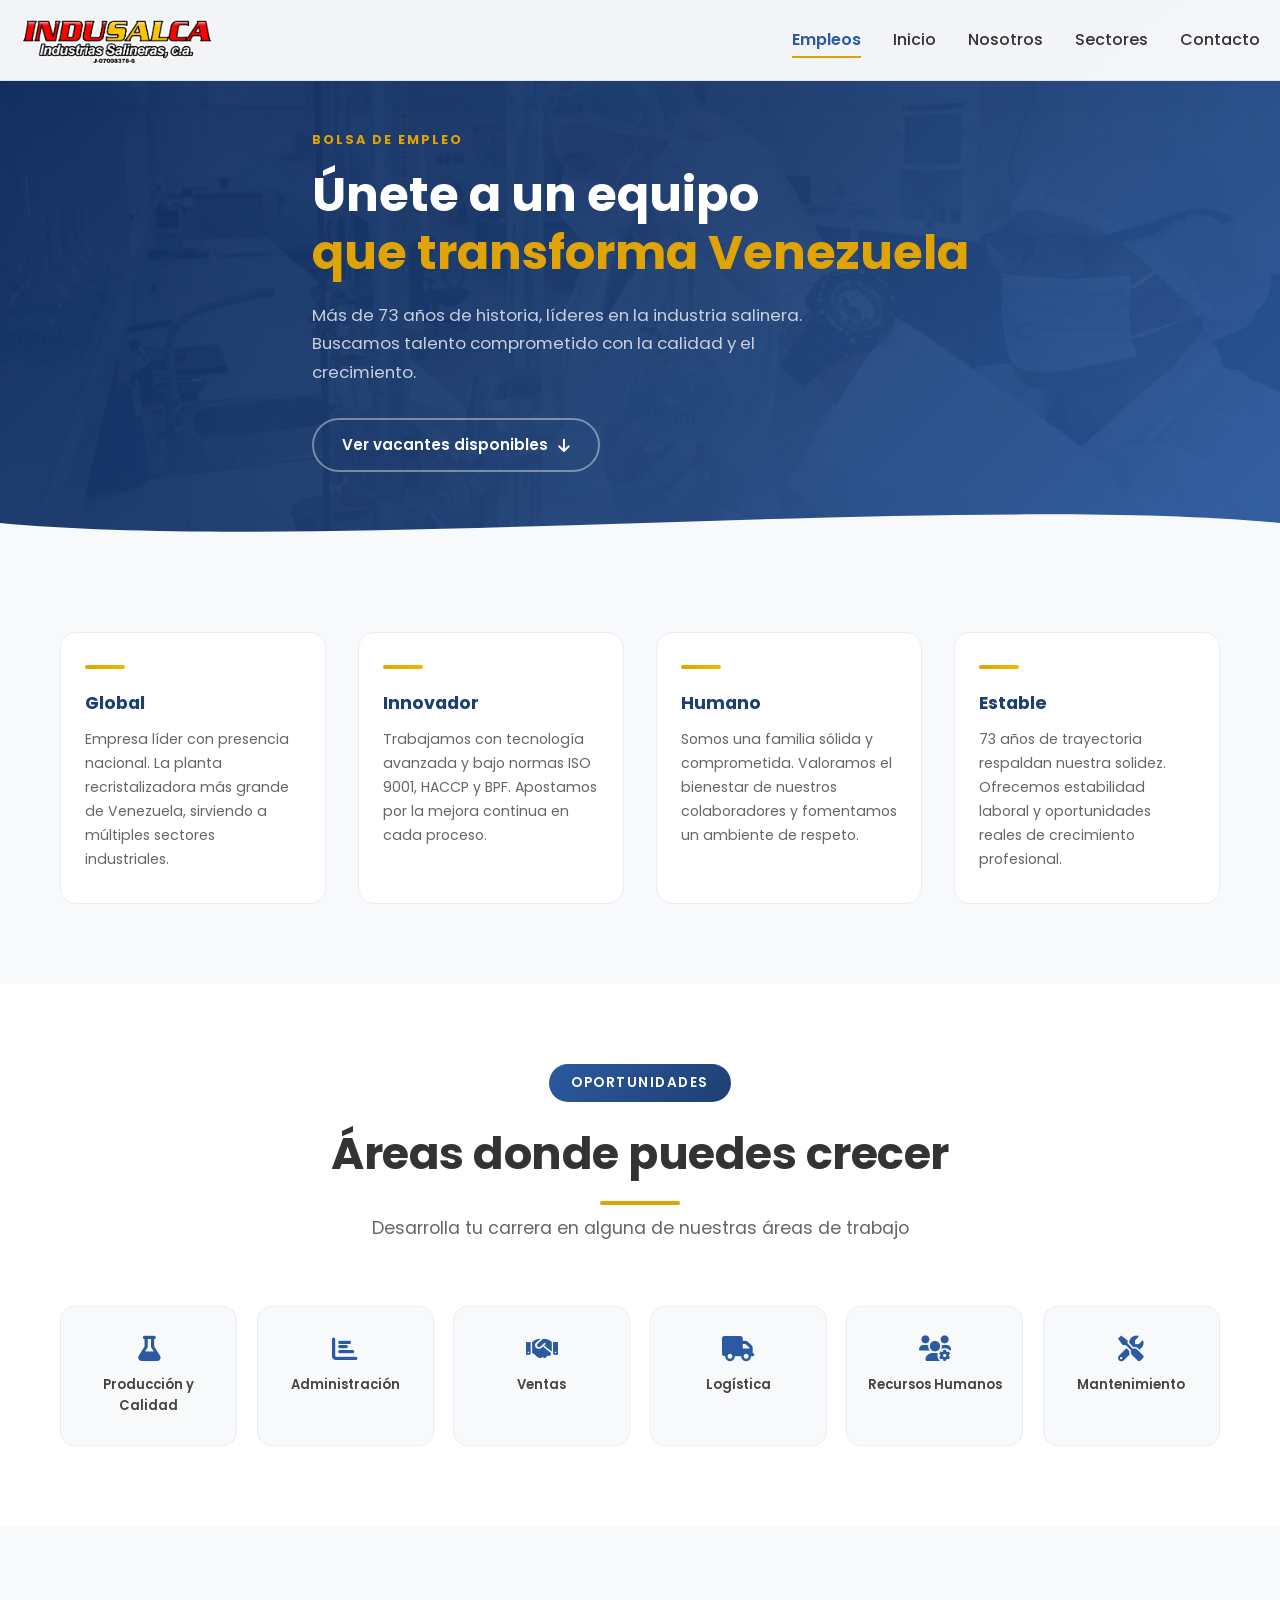
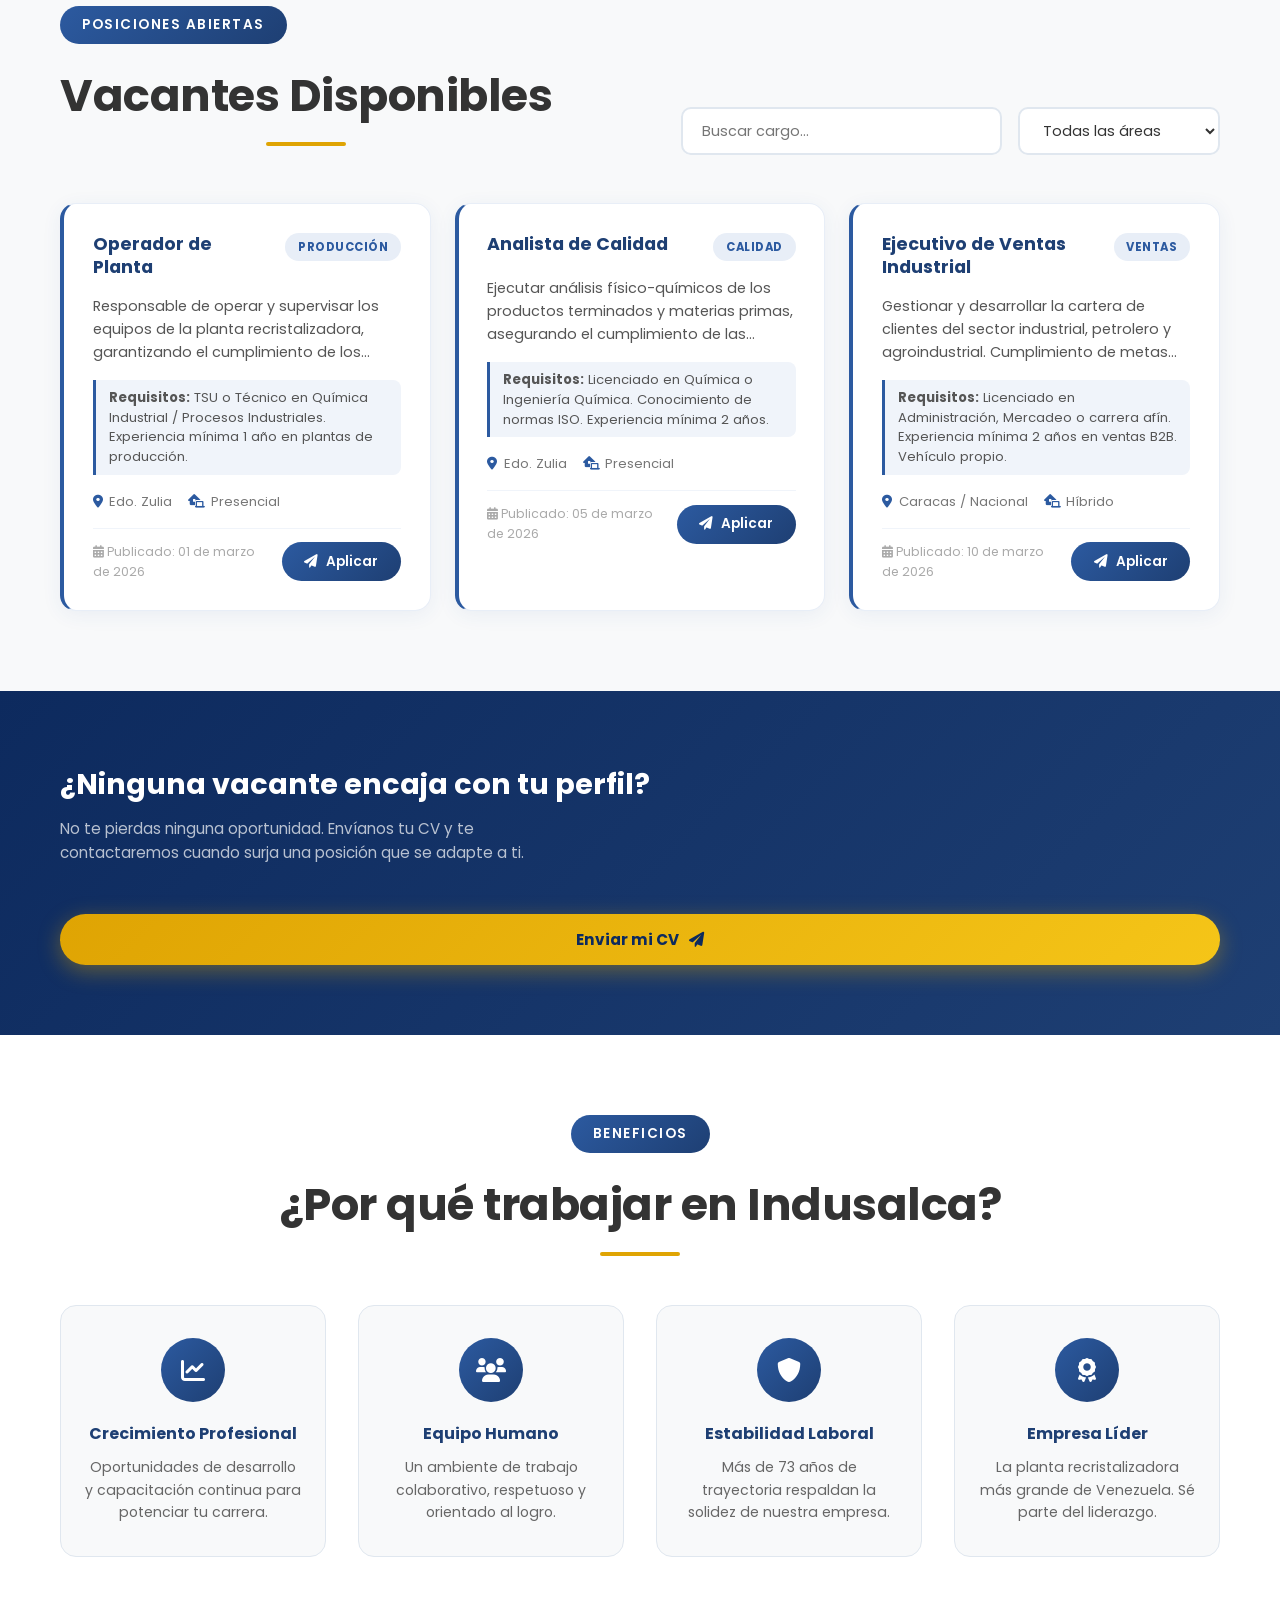
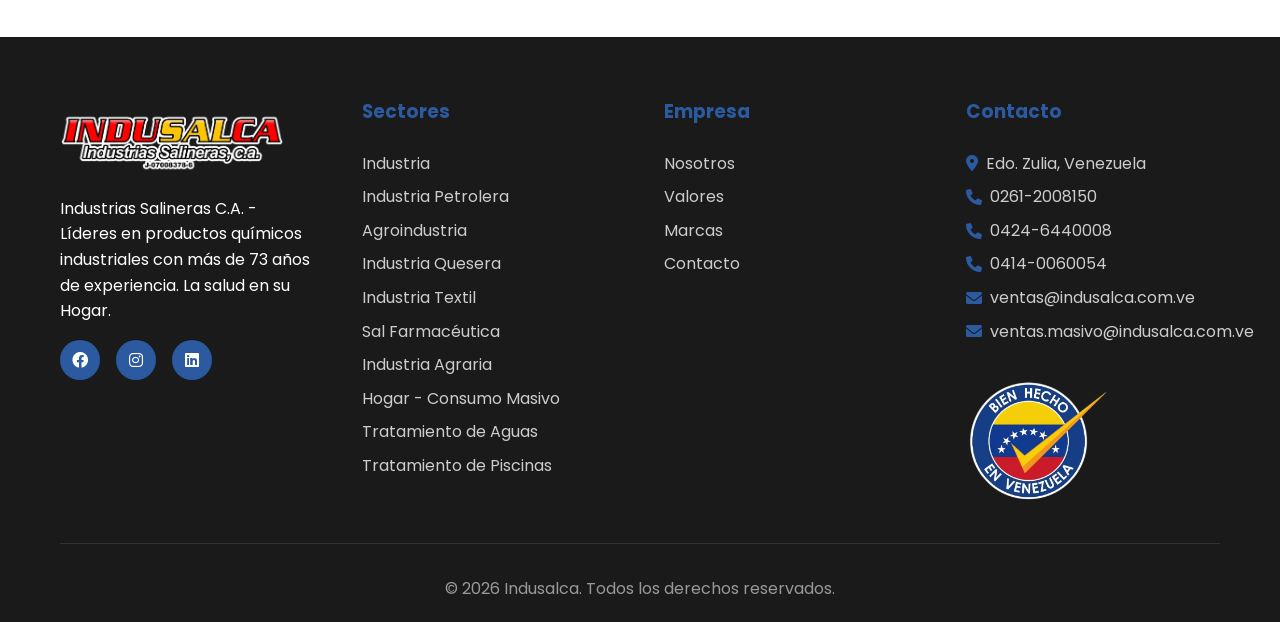
==== commit 5b4ad91c: "empleos.html: footer identico al de index.html" ====
--- a/empleos.html
+++ b/empleos.html
@@ -246,8 +246,10 @@
         <div class="container">
             <div class="footer-content">
                 <div class="footer-section">
-                    <div class="footer-logo"><img src="catalogo/logo1.png" alt="Indusalca"></div>
-                    <p>Industrias Salineras C.A. - Líderes en productos químicos industriales con más de 73 años de experiencia.</p>
+                    <div class="footer-logo">
+                        <img src="catalogo/logo1.png" alt="Indusalca">
+                    </div>
+                    <p>Industrias Salineras C.A. - Líderes en productos químicos industriales con más de 73 años de experiencia. La salud en su Hogar.</p>
                     <div class="social-links">
                         <a href="https://www.facebook.com/indusalcave/"><i class="fab fa-facebook"></i></a>
                         <a href="https://www.instagram.com/indusalcave/?hl=es"><i class="fab fa-instagram"></i></a>
@@ -255,10 +257,38 @@
                     </div>
                 </div>
                 <div class="footer-section">
+                    <h3>Sectores</h3>
+                    <ul>
+                        <li><a href="index.html#industries">Industria</a></li>
+                        <li><a href="index.html#industries">Industria Petrolera</a></li>
+                        <li><a href="index.html#industries">Agroindustria</a></li>
+                        <li><a href="index.html#industries">Industria Quesera</a></li>
+                        <li><a href="index.html#industries">Industria Textil</a></li>
+                        <li><a href="index.html#industries">Sal Farmacéutica</a></li>
+                        <li><a href="index.html#industries">Industria Agraria</a></li>
+                        <li><a href="index.html#industries">Hogar - Consumo Masivo</a></li>
+                        <li><a href="index.html#industries">Tratamiento de Aguas</a></li>
+                        <li><a href="index.html#industries">Tratamiento de Piscinas</a></li>
+                    </ul>
+                </div>
+                <div class="footer-section">
+                    <h3>Empresa</h3>
+                    <ul>
+                        <li><a href="index.html#about">Nosotros</a></li>
+                        <li><a href="index.html#values">Valores</a></li>
+                        <li><a href="index.html#marcas">Marcas</a></li>
+                        <li><a href="index.html#contact">Contacto</a></li>
+                    </ul>
+                </div>
+                <div class="footer-section">
                     <h3>Contacto</h3>
                     <div class="footer-contact">
+                        <p><i class="fas fa-map-marker-alt"></i> Edo. Zulia, Venezuela</p>
                         <p><i class="fas fa-phone"></i> 0261-2008150</p>
+                        <p><i class="fas fa-phone"></i> 0424-6440008</p>
+                        <p><i class="fas fa-phone"></i> 0414-0060054</p>
                         <p><i class="fas fa-envelope"></i> ventas@indusalca.com.ve</p>
+                        <p><i class="fas fa-envelope"></i> ventas.masivo@indusalca.com.ve</p>
                     </div>
                     <div class="footer-badge">
                         <img src="catalogo/bien hecho en Venezuela.png" alt="Hecho en Venezuela" class="venezuela-badge">
--- a/styles.css
+++ b/styles.css
@@ -3931,18 +3931,20 @@
     z-index: 2;
 }
 
-/* Order Background - Fondo base con gradiente azul */
+/* Order Background - Fondo con imagen real */
 .order-background {
     position: absolute;
     top: 0;
     left: 0;
     width: 100%;
     height: 100%;
-    background: linear-gradient(135deg, #2c5aa0 0%, #1e3f73 50%, #0f2a4a 100%);
+    background: url('catalogo/pacasmb.png') center center/cover no-repeat;
     z-index: -2;
-}
-
-/* Order Background Before - Patrón de micro-cristales de sal */
+    filter: blur(3px);
+    transform: scale(1.05); /* evita bordes blancos por el blur */
+}
+
+/* Order Background Before - Luces de acento */
 .order-background::before {
     content: '';
     position: absolute;
@@ -3951,90 +3953,35 @@
     width: 100%;
     height: 100%;
     background: 
-        radial-gradient(circle at 20% 80%, rgba(255, 255, 255, 0.1) 0%, transparent 50%),
-        radial-gradient(circle at 80% 20%, rgba(255, 255, 255, 0.1) 0%, transparent 50%),
-        url('data:image/svg+xml,<svg xmlns="http://www.w3.org/2000/svg" viewBox="0 0 100 100"><defs><pattern id="salt-crystals-order" width="40" height="40" patternUnits="userSpaceOnUse"><g opacity="0.12"><rect x="8" y="8" width="6" height="6" fill="rgba(255,255,255,0.15)" stroke="rgba(255,255,255,0.3)" stroke-width="0.4" rx="0.5"/><rect x="18" y="5" width="4" height="4" fill="rgba(255,255,255,0.1)" stroke="rgba(255,255,255,0.25)" stroke-width="0.3" rx="0.3" transform="rotate(15 20 7)"/><rect x="28" y="12" width="5" height="5" fill="rgba(255,255,255,0.12)" stroke="rgba(255,255,255,0.28)" stroke-width="0.35" rx="0.4" transform="rotate(-10 30.5 14.5)"/><rect x="5" y="22" width="4.5" height="4.5" fill="rgba(255,255,255,0.08)" stroke="rgba(255,255,255,0.22)" stroke-width="0.3" rx="0.3" transform="rotate(25 7.25 24.25)"/><rect x="20" y="25" width="7" height="7" fill="rgba(255,255,255,0.18)" stroke="rgba(255,255,255,0.35)" stroke-width="0.45" rx="0.5" transform="rotate(-5 23.5 28.5)"/><rect x="32" y="28" width="3.5" height="3.5" fill="rgba(255,255,255,0.09)" stroke="rgba(255,255,255,0.2)" stroke-width="0.25" rx="0.25" transform="rotate(20 33.75 29.75)"/><rect x="15" y="18" width="3" height="3" fill="rgba(255,255,255,0.07)" stroke="rgba(255,255,255,0.18)" stroke-width="0.2" rx="0.2"/></g></pattern></defs><rect width="100" height="100" fill="url(%23salt-crystals-order)"/></svg>');
-    animation: float 30s ease-in-out infinite;
-}
-
-/* Order Overlay - Capa de overlay semi-transparente */
+        radial-gradient(ellipse at 10% 50%, rgba(223, 164, 3, 0.15) 0%, transparent 55%),
+        radial-gradient(ellipse at 90% 20%, rgba(44, 90, 160, 0.2) 0%, transparent 50%);
+}
+
+/* Order Overlay - Gradiente direccional profundo */
 .order-overlay {
     position: absolute;
     top: 0;
     left: 0;
     width: 100%;
     height: 100%;
-    background: linear-gradient(135deg, rgba(44, 90, 160, 0.8) 0%, rgba(15, 42, 74, 0.9) 100%);
+    background: linear-gradient(
+        105deg,
+        rgba(13, 42, 94, 0.88) 0%,
+        rgba(30, 63, 115, 0.82) 45%,
+        rgba(44, 90, 160, 0.65) 70%,
+        rgba(15, 42, 74, 0.75) 100%
+    );
     z-index: -1;
 }
 
-/* Order Floating Elements - Contenedor de elementos flotantes */
-.order-floating-elements {
-    position: absolute;
-    top: 0;
-    left: 0;
-    width: 100%;
-    height: 100%;
-    z-index: -1;
-}
-
-/* Order Floating Element - Estilo base de cubos flotantes */
-.order-floating-element {
-    position: absolute;
-    background: rgba(255, 255, 255, 0.08);
-    border-radius: 15%;
-    animation: floatUpDown 6s ease-in-out infinite;
-    backdrop-filter: blur(5px);
-    border: 2px solid rgba(255, 255, 255, 0.2);
-    transform: rotate(45deg);
-}
-
-/* Order Element 1 - Esquina superior izquierda */
-.order-element-1 {
-    width: 90px;
-    height: 90px;
-    top: 8%;
-    left: 5%;
-    animation-delay: 0s;
-    background: 
-        rgba(255, 255, 255, 0.08),
-        url('data:image/svg+xml,<svg xmlns="http://www.w3.org/2000/svg" viewBox="0 0 100 100"><defs><pattern id="order-crystal1" width="30" height="30" patternUnits="userSpaceOnUse"><rect x="10" y="10" width="4" height="4" fill="rgba(255,255,255,0.3)" stroke="rgba(255,255,255,0.5)" stroke-width="0.6" rx="0.3"/><rect x="18" y="8" width="3" height="3" fill="rgba(255,255,255,0.25)" stroke="rgba(255,255,255,0.45)" stroke-width="0.5" rx="0.25"/><rect x="8" y="20" width="3.5" height="3.5" fill="rgba(255,255,255,0.28)" stroke="rgba(255,255,255,0.48)" stroke-width="0.55" rx="0.28"/></pattern></defs><rect width="100" height="100" fill="url(%23order-crystal1)"/></svg>');
-}
-
-/* Order Element 2 - Esquina superior derecha */
-.order-element-2 {
-    width: 120px;
-    height: 120px;
-    top: 5%;
-    right: 8%;
-    animation-delay: 2s;
-    background: 
-        rgba(255, 255, 255, 0.08),
-        url('data:image/svg+xml,<svg xmlns="http://www.w3.org/2000/svg" viewBox="0 0 100 100"><defs><pattern id="order-crystal2" width="35" height="35" patternUnits="userSpaceOnUse"><rect x="12" y="12" width="5" height="5" fill="rgba(255,255,255,0.32)" stroke="rgba(255,255,255,0.55)" stroke-width="0.7" rx="0.4"/><rect x="22" y="10" width="3.5" height="3.5" fill="rgba(255,255,255,0.28)" stroke="rgba(255,255,255,0.5)" stroke-width="0.6" rx="0.3"/><rect x="10" y="24" width="4" height="4" fill="rgba(255,255,255,0.3)" stroke="rgba(255,255,255,0.52)" stroke-width="0.65" rx="0.35"/></pattern></defs><rect width="100" height="100" fill="url(%23order-crystal2)"/></svg>');
-}
-
-/* Order Element 3 - Esquina inferior izquierda */
-.order-element-3 {
-    width: 80px;
-    height: 80px;
-    bottom: 10%;
-    left: 8%;
-    animation-delay: 4s;
-    background: 
-        rgba(255, 255, 255, 0.08),
-        url('data:image/svg+xml,<svg xmlns="http://www.w3.org/2000/svg" viewBox="0 0 100 100"><defs><pattern id="order-crystal3" width="25" height="25" patternUnits="userSpaceOnUse"><rect x="8" y="8" width="3.5" height="3.5" fill="rgba(255,255,255,0.28)" stroke="rgba(255,255,255,0.48)" stroke-width="0.55" rx="0.28"/><rect x="16" y="7" width="2.5" height="2.5" fill="rgba(255,255,255,0.24)" stroke="rgba(255,255,255,0.44)" stroke-width="0.5" rx="0.22"/><rect x="7" y="17" width="3" height="3" fill="rgba(255,255,255,0.26)" stroke="rgba(255,255,255,0.46)" stroke-width="0.52" rx="0.25"/></pattern></defs><rect width="100" height="100" fill="url(%23order-crystal3)"/></svg>');
-}
-
-/* Order Element 4 - Esquina inferior derecha */
+/* Order Floating Elements - ocultos, reemplazados por imagen de fondo */
+.order-floating-elements,
+.order-floating-element,
+.order-element-1,
+.order-element-2,
+.order-element-3,
 .order-element-4 {
-    width: 100px;
-    height: 100px;
-    bottom: 8%;
-    right: 6%;
-    animation-delay: 1s;
-    background: 
-        rgba(255, 255, 255, 0.08),
-        url('data:image/svg+xml,<svg xmlns="http://www.w3.org/2000/svg" viewBox="0 0 100 100"><defs><pattern id="order-crystal4" width="32" height="32" patternUnits="userSpaceOnUse"><rect x="11" y="11" width="4.5" height="4.5" fill="rgba(255,255,255,0.31)" stroke="rgba(255,255,255,0.53)" stroke-width="0.65" rx="0.35"/><rect x="20" y="9" width="3" height="3" fill="rgba(255,255,255,0.27)" stroke="rgba(255,255,255,0.48)" stroke-width="0.55" rx="0.27"/><rect x="9" y="22" width="3.8" height="3.8" fill="rgba(255,255,255,0.29)" stroke="rgba(255,255,255,0.5)" stroke-width="0.6" rx="0.3"/></pattern></defs><rect width="100" height="100" fill="url(%23order-crystal4)"/></svg>');
+    display: none;
 }
 
 .order-content {
--- a/empleos.css
+++ b/empleos.css
@@ -167,10 +167,10 @@
 .btn-empleos i { transition: transform 0.3s; }
 .btn-empleos:hover i { transform: translateX(5px); }
 
-/* Nav empleos — sin subrayado permanente, usa .is-active como el resto */
+/* Nav empleos — mismo formato que el resto */
 .nav-link-empleos {
-    color: #2c5aa0 !important;
-    font-weight: 700 !important;
+    color: inherit;
+    font-weight: inherit;
 }
 
 /* ============================================
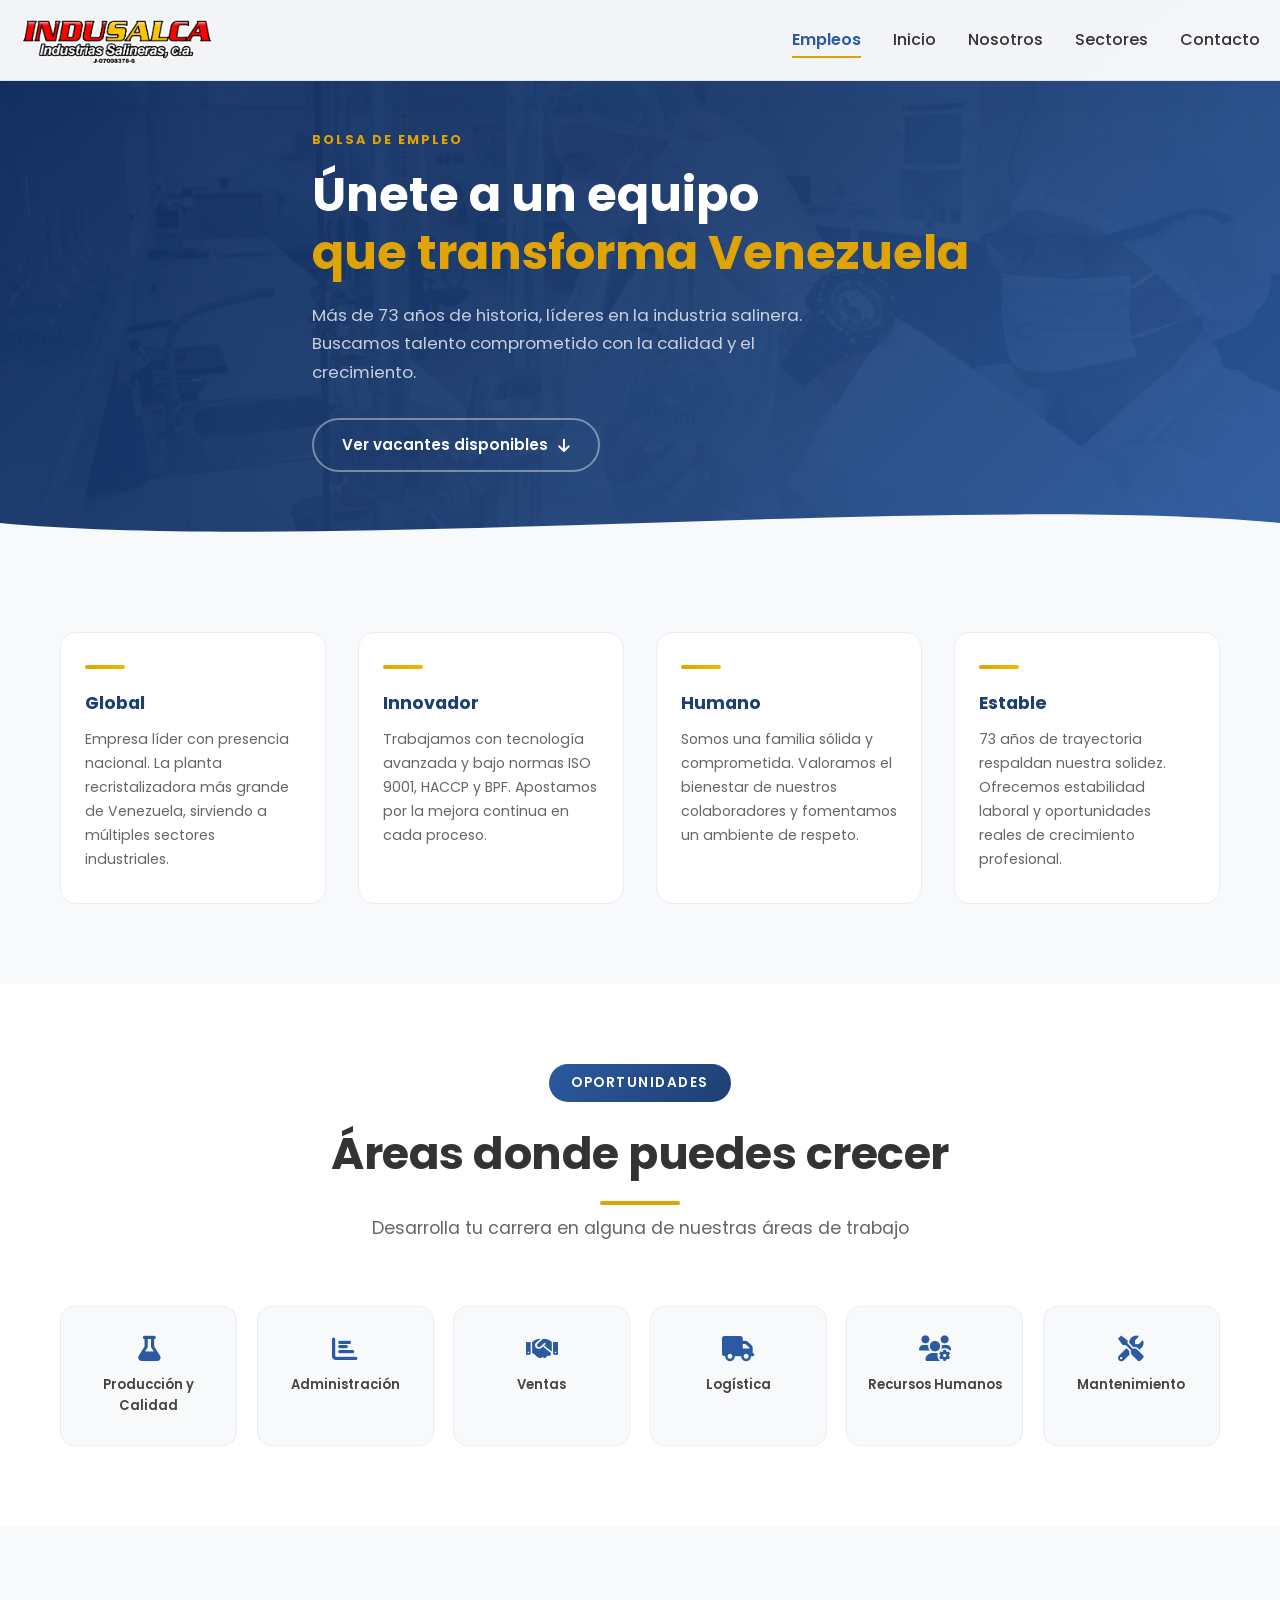
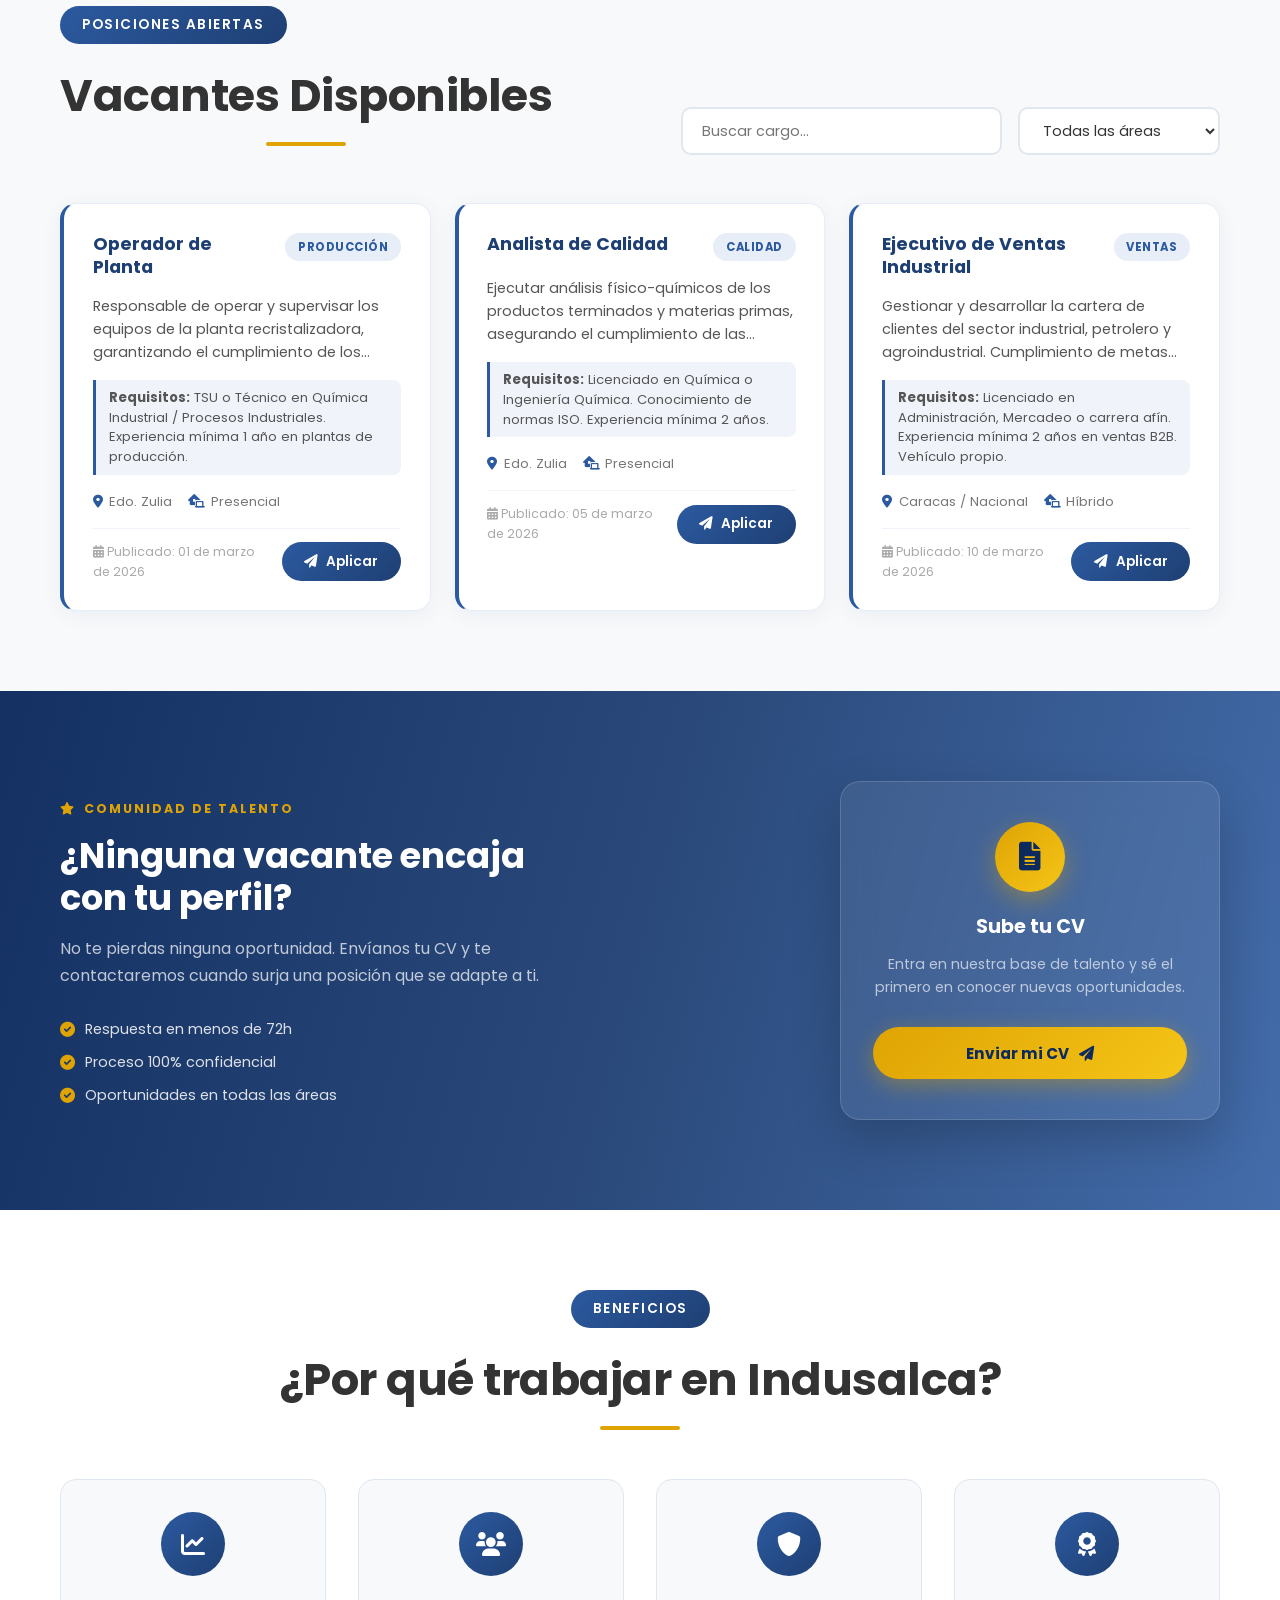
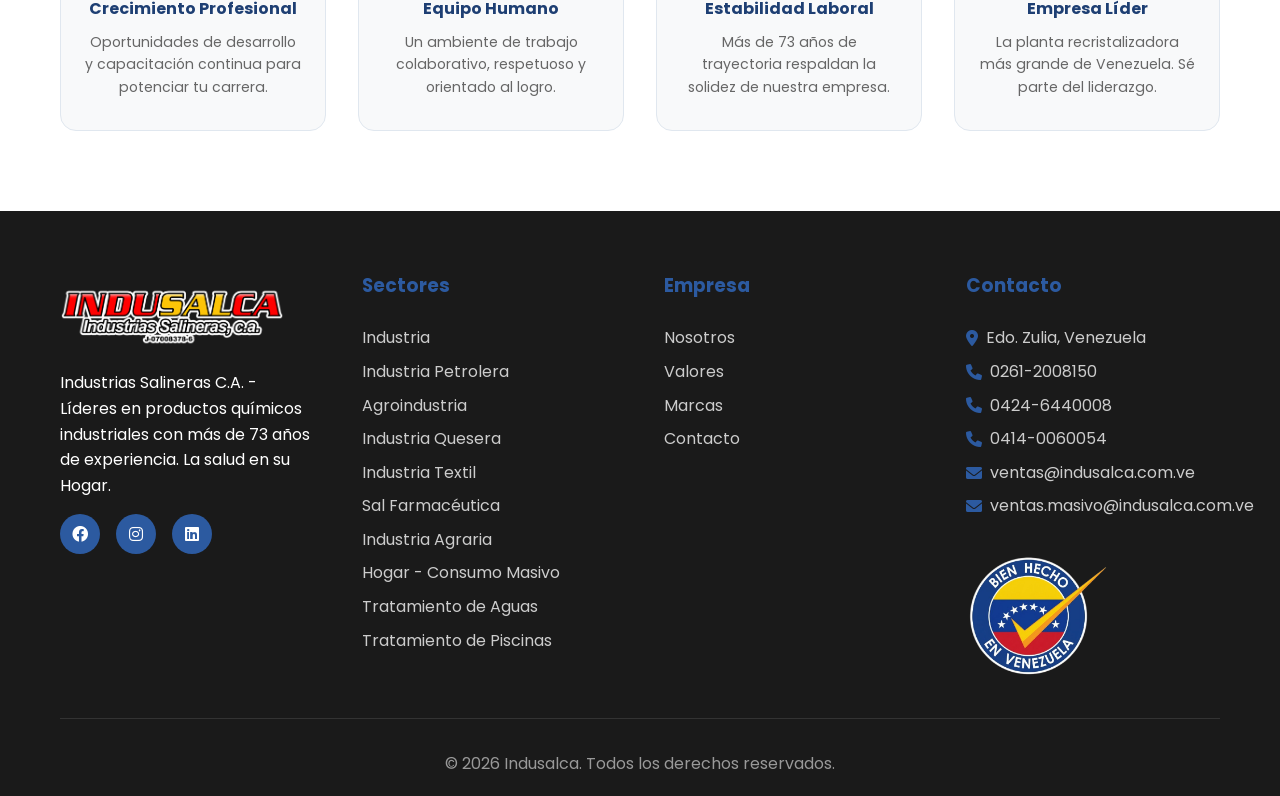
==== commit 851e7d3e: "empleos: rediseño seccion CV espontaneo con imagen, tarjeta glassmorphism y features" ====
--- a/empleos.html
+++ b/empleos.html
@@ -135,15 +135,28 @@
 
     <!-- CV Espontáneo CTA -->
     <section class="emp-cv-cta">
+        <div class="emp-cv-cta-bg"></div>
+        <div class="emp-cv-cta-overlay"></div>
         <div class="container">
             <div class="emp-cv-cta-content">
                 <div class="emp-cv-cta-text">
-                    <h2>¿Ninguna vacante encaja con tu perfil?</h2>
+                    <span class="emp-cv-eyebrow"><i class="fas fa-star"></i> Comunidad de Talento</span>
+                    <h2>¿Ninguna vacante encaja<br>con tu perfil?</h2>
                     <p>No te pierdas ninguna oportunidad. Envíanos tu CV y te contactaremos cuando surja una posición que se adapte a ti.</p>
-                </div>
-                <button class="btn-empleos" onclick="abrirFormulario(null)">
-                    Enviar mi CV <i class="fas fa-paper-plane"></i>
-                </button>
+                    <div class="emp-cv-features">
+                        <div class="emp-cv-feature"><i class="fas fa-check-circle"></i> Respuesta en menos de 72h</div>
+                        <div class="emp-cv-feature"><i class="fas fa-check-circle"></i> Proceso 100% confidencial</div>
+                        <div class="emp-cv-feature"><i class="fas fa-check-circle"></i> Oportunidades en todas las áreas</div>
+                    </div>
+                </div>
+                <div class="emp-cv-cta-card">
+                    <div class="emp-cv-card-icon"><i class="fas fa-file-alt"></i></div>
+                    <h3>Sube tu CV</h3>
+                    <p>Entra en nuestra base de talento y sé el primero en conocer nuevas oportunidades.</p>
+                    <button class="btn-empleos" onclick="abrirFormulario(null)">
+                        Enviar mi CV <i class="fas fa-paper-plane"></i>
+                    </button>
+                </div>
             </div>
         </div>
     </section>
--- a/empleos.css
+++ b/empleos.css
@@ -535,29 +535,134 @@
    CV ESPONTÁNEO CTA
    ============================================ */
 .emp-cv-cta {
-    padding: 70px 0;
-    background: linear-gradient(135deg, #0d2a5e, #1e3f73);
+    position: relative;
+    padding: 90px 0;
+    overflow: hidden;
+}
+
+.emp-cv-cta-bg {
+    position: absolute;
+    inset: 0;
+    background: url('https://images.unsplash.com/photo-1600880292203-757bb62b4baf?w=1600&auto=format&fit=crop&q=80') center/cover no-repeat;
+    z-index: 0;
+}
+
+.emp-cv-cta-overlay {
+    position: absolute;
+    inset: 0;
+    background: linear-gradient(
+        105deg,
+        rgba(13, 42, 94, 0.97) 0%,
+        rgba(30, 63, 115, 0.94) 50%,
+        rgba(44, 90, 160, 0.88) 100%
+    );
+    z-index: 1;
+}
+
+.emp-cv-cta .container {
+    position: relative;
+    z-index: 2;
 }
 
 .emp-cv-cta-content {
-    display: flex;
-    align-items: center;
-    justify-content: space-between;
-    gap: 3rem;
-    flex-wrap: wrap;
+    display: grid;
+    grid-template-columns: 1fr 380px;
+    align-items: center;
+    gap: 4rem;
+}
+
+.emp-cv-eyebrow {
+    display: inline-flex;
+    align-items: center;
+    gap: 0.5rem;
+    color: #dfa403;
+    font-size: 0.78rem;
+    font-weight: 700;
+    text-transform: uppercase;
+    letter-spacing: 2px;
+    margin-bottom: 1rem;
 }
 
 .emp-cv-cta-text h2 {
     color: #fff;
+    font-size: 2.2rem;
+    font-weight: 700;
+    line-height: 1.2;
+    margin-bottom: 1rem;
+}
+
+.emp-cv-cta-text p {
+    color: rgba(255,255,255,0.72);
+    font-size: 1rem;
+    max-width: 500px;
+    line-height: 1.7;
+    margin-bottom: 1.8rem;
+}
+
+.emp-cv-features {
+    display: flex;
+    flex-direction: column;
+    gap: 0.6rem;
+}
+
+.emp-cv-feature {
+    display: flex;
+    align-items: center;
+    gap: 0.6rem;
+    color: rgba(255,255,255,0.85);
+    font-size: 0.9rem;
+}
+
+.emp-cv-feature i {
+    color: #dfa403;
+    font-size: 0.95rem;
+}
+
+/* Tarjeta derecha */
+.emp-cv-cta-card {
+    background: rgba(255,255,255,0.07);
+    border: 1px solid rgba(255,255,255,0.15);
+    border-radius: 20px;
+    padding: 2.5rem 2rem;
+    text-align: center;
+    backdrop-filter: blur(16px);
+    box-shadow: 0 20px 50px rgba(0,0,0,0.2);
+}
+
+.emp-cv-card-icon {
+    width: 70px;
+    height: 70px;
+    background: linear-gradient(135deg, #dfa403, #f5c518);
+    border-radius: 50%;
+    display: flex;
+    align-items: center;
+    justify-content: center;
+    margin: 0 auto 1.2rem;
+    box-shadow: 0 8px 25px rgba(223,164,3,0.4);
+}
+
+.emp-cv-card-icon i {
     font-size: 1.8rem;
-    font-weight: 700;
-    margin-bottom: 0.6rem;
-}
-
-.emp-cv-cta-text p {
-    color: rgba(255,255,255,0.7);
-    font-size: 0.95rem;
-    max-width: 500px;
+    color: #0d2a5e;
+}
+
+.emp-cv-cta-card h3 {
+    color: #fff;
+    font-size: 1.2rem;
+    font-weight: 700;
+    margin-bottom: 0.7rem;
+}
+
+.emp-cv-cta-card p {
+    color: rgba(255,255,255,0.65);
+    font-size: 0.88rem;
+    line-height: 1.6;
+    margin-bottom: 1.8rem;
+}
+
+@media (max-width: 768px) {
+    .emp-cv-cta-content { grid-template-columns: 1fr; }
+    .emp-cv-cta-text h2 { font-size: 1.7rem; }
 }
 
 /* ============================================
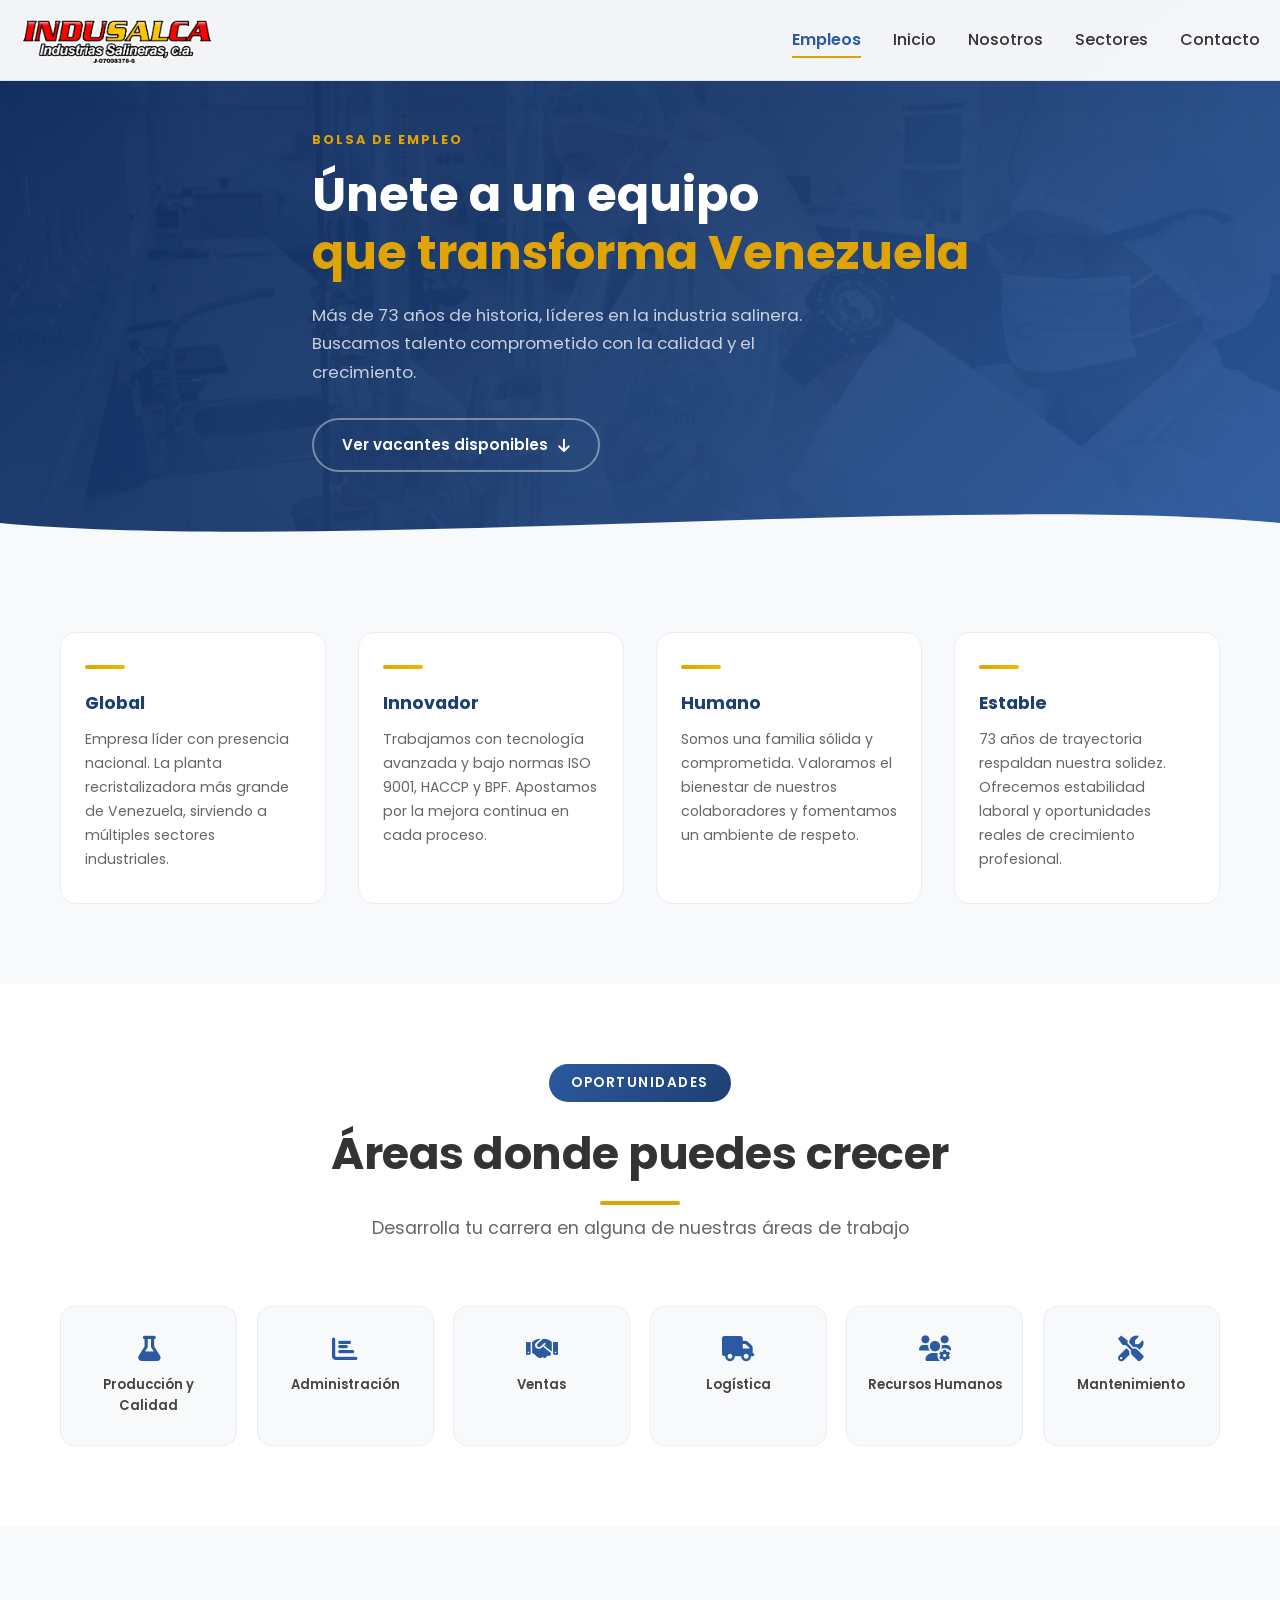
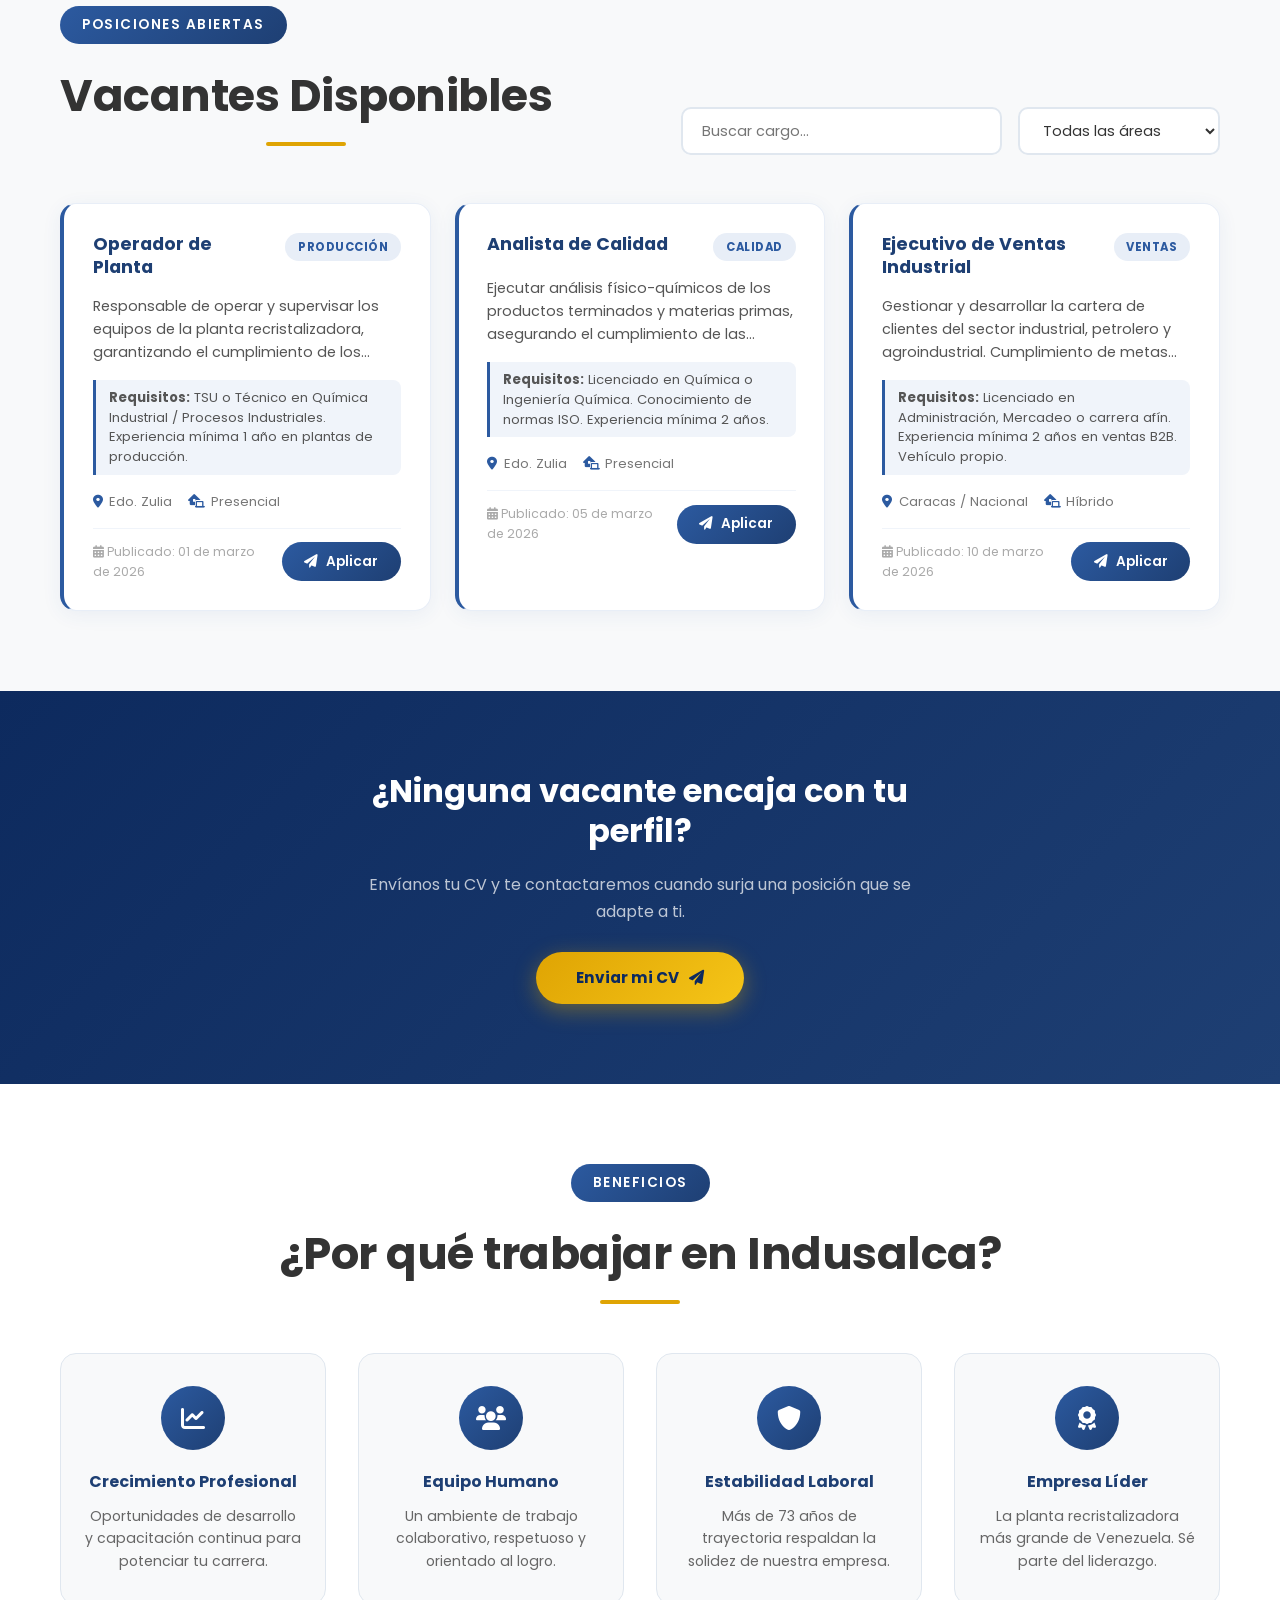
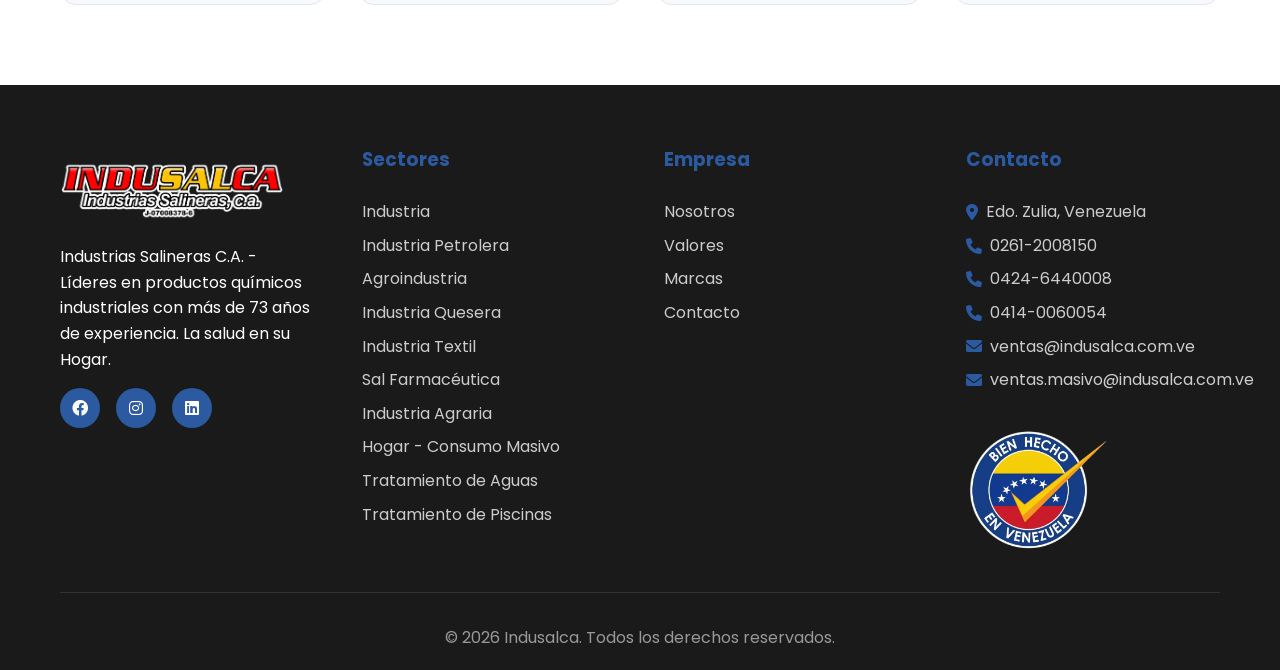
==== commit 2ec8787d: "empleos: CV CTA simplificado - centrado, sin tarjeta ni checkmarks" ====
--- a/empleos.html
+++ b/empleos.html
@@ -135,28 +135,13 @@
 
     <!-- CV Espontáneo CTA -->
     <section class="emp-cv-cta">
-        <div class="emp-cv-cta-bg"></div>
-        <div class="emp-cv-cta-overlay"></div>
         <div class="container">
             <div class="emp-cv-cta-content">
-                <div class="emp-cv-cta-text">
-                    <span class="emp-cv-eyebrow"><i class="fas fa-star"></i> Comunidad de Talento</span>
-                    <h2>¿Ninguna vacante encaja<br>con tu perfil?</h2>
-                    <p>No te pierdas ninguna oportunidad. Envíanos tu CV y te contactaremos cuando surja una posición que se adapte a ti.</p>
-                    <div class="emp-cv-features">
-                        <div class="emp-cv-feature"><i class="fas fa-check-circle"></i> Respuesta en menos de 72h</div>
-                        <div class="emp-cv-feature"><i class="fas fa-check-circle"></i> Proceso 100% confidencial</div>
-                        <div class="emp-cv-feature"><i class="fas fa-check-circle"></i> Oportunidades en todas las áreas</div>
-                    </div>
-                </div>
-                <div class="emp-cv-cta-card">
-                    <div class="emp-cv-card-icon"><i class="fas fa-file-alt"></i></div>
-                    <h3>Sube tu CV</h3>
-                    <p>Entra en nuestra base de talento y sé el primero en conocer nuevas oportunidades.</p>
-                    <button class="btn-empleos" onclick="abrirFormulario(null)">
-                        Enviar mi CV <i class="fas fa-paper-plane"></i>
-                    </button>
-                </div>
+                <h2>¿Ninguna vacante encaja con tu perfil?</h2>
+                <p>Envíanos tu CV y te contactaremos cuando surja una posición que se adapte a ti.</p>
+                <button class="btn-empleos" onclick="abrirFormulario(null)">
+                    Enviar mi CV <i class="fas fa-paper-plane"></i>
+                </button>
             </div>
         </div>
     </section>
--- a/empleos.css
+++ b/empleos.css
@@ -535,134 +535,37 @@
    CV ESPONTÁNEO CTA
    ============================================ */
 .emp-cv-cta {
-    position: relative;
-    padding: 90px 0;
-    overflow: hidden;
-}
-
-.emp-cv-cta-bg {
-    position: absolute;
-    inset: 0;
-    background: url('https://images.unsplash.com/photo-1600880292203-757bb62b4baf?w=1600&auto=format&fit=crop&q=80') center/cover no-repeat;
-    z-index: 0;
-}
-
-.emp-cv-cta-overlay {
-    position: absolute;
-    inset: 0;
-    background: linear-gradient(
-        105deg,
-        rgba(13, 42, 94, 0.97) 0%,
-        rgba(30, 63, 115, 0.94) 50%,
-        rgba(44, 90, 160, 0.88) 100%
-    );
-    z-index: 1;
-}
-
-.emp-cv-cta .container {
-    position: relative;
-    z-index: 2;
+    padding: 80px 0;
+    background: linear-gradient(135deg, #0d2a5e, #1e3f73);
+    text-align: center;
 }
 
 .emp-cv-cta-content {
-    display: grid;
-    grid-template-columns: 1fr 380px;
-    align-items: center;
-    gap: 4rem;
-}
-
-.emp-cv-eyebrow {
-    display: inline-flex;
-    align-items: center;
-    gap: 0.5rem;
-    color: #dfa403;
-    font-size: 0.78rem;
-    font-weight: 700;
-    text-transform: uppercase;
-    letter-spacing: 2px;
-    margin-bottom: 1rem;
-}
-
-.emp-cv-cta-text h2 {
+    max-width: 600px;
+    margin: 0 auto;
+    display: flex;
+    flex-direction: column;
+    align-items: center;
+    gap: 1.2rem;
+}
+
+.emp-cv-cta-content h2 {
     color: #fff;
-    font-size: 2.2rem;
-    font-weight: 700;
-    line-height: 1.2;
-    margin-bottom: 1rem;
-}
-
-.emp-cv-cta-text p {
+    font-size: 2rem;
+    font-weight: 700;
+    line-height: 1.25;
+}
+
+.emp-cv-cta-content p {
     color: rgba(255,255,255,0.72);
     font-size: 1rem;
-    max-width: 500px;
     line-height: 1.7;
-    margin-bottom: 1.8rem;
-}
-
-.emp-cv-features {
-    display: flex;
-    flex-direction: column;
-    gap: 0.6rem;
-}
-
-.emp-cv-feature {
-    display: flex;
-    align-items: center;
-    gap: 0.6rem;
-    color: rgba(255,255,255,0.85);
-    font-size: 0.9rem;
-}
-
-.emp-cv-feature i {
-    color: #dfa403;
-    font-size: 0.95rem;
-}
-
-/* Tarjeta derecha */
-.emp-cv-cta-card {
-    background: rgba(255,255,255,0.07);
-    border: 1px solid rgba(255,255,255,0.15);
-    border-radius: 20px;
-    padding: 2.5rem 2rem;
-    text-align: center;
-    backdrop-filter: blur(16px);
-    box-shadow: 0 20px 50px rgba(0,0,0,0.2);
-}
-
-.emp-cv-card-icon {
-    width: 70px;
-    height: 70px;
-    background: linear-gradient(135deg, #dfa403, #f5c518);
-    border-radius: 50%;
-    display: flex;
-    align-items: center;
-    justify-content: center;
-    margin: 0 auto 1.2rem;
-    box-shadow: 0 8px 25px rgba(223,164,3,0.4);
-}
-
-.emp-cv-card-icon i {
-    font-size: 1.8rem;
-    color: #0d2a5e;
-}
-
-.emp-cv-cta-card h3 {
-    color: #fff;
-    font-size: 1.2rem;
-    font-weight: 700;
-    margin-bottom: 0.7rem;
-}
-
-.emp-cv-cta-card p {
-    color: rgba(255,255,255,0.65);
-    font-size: 0.88rem;
-    line-height: 1.6;
-    margin-bottom: 1.8rem;
-}
-
-@media (max-width: 768px) {
-    .emp-cv-cta-content { grid-template-columns: 1fr; }
-    .emp-cv-cta-text h2 { font-size: 1.7rem; }
+}
+
+.emp-cv-cta-content .btn-empleos {
+    margin-top: 0.5rem;
+    width: auto;
+    padding: 0.9rem 2.5rem;
 }
 
 /* ============================================
